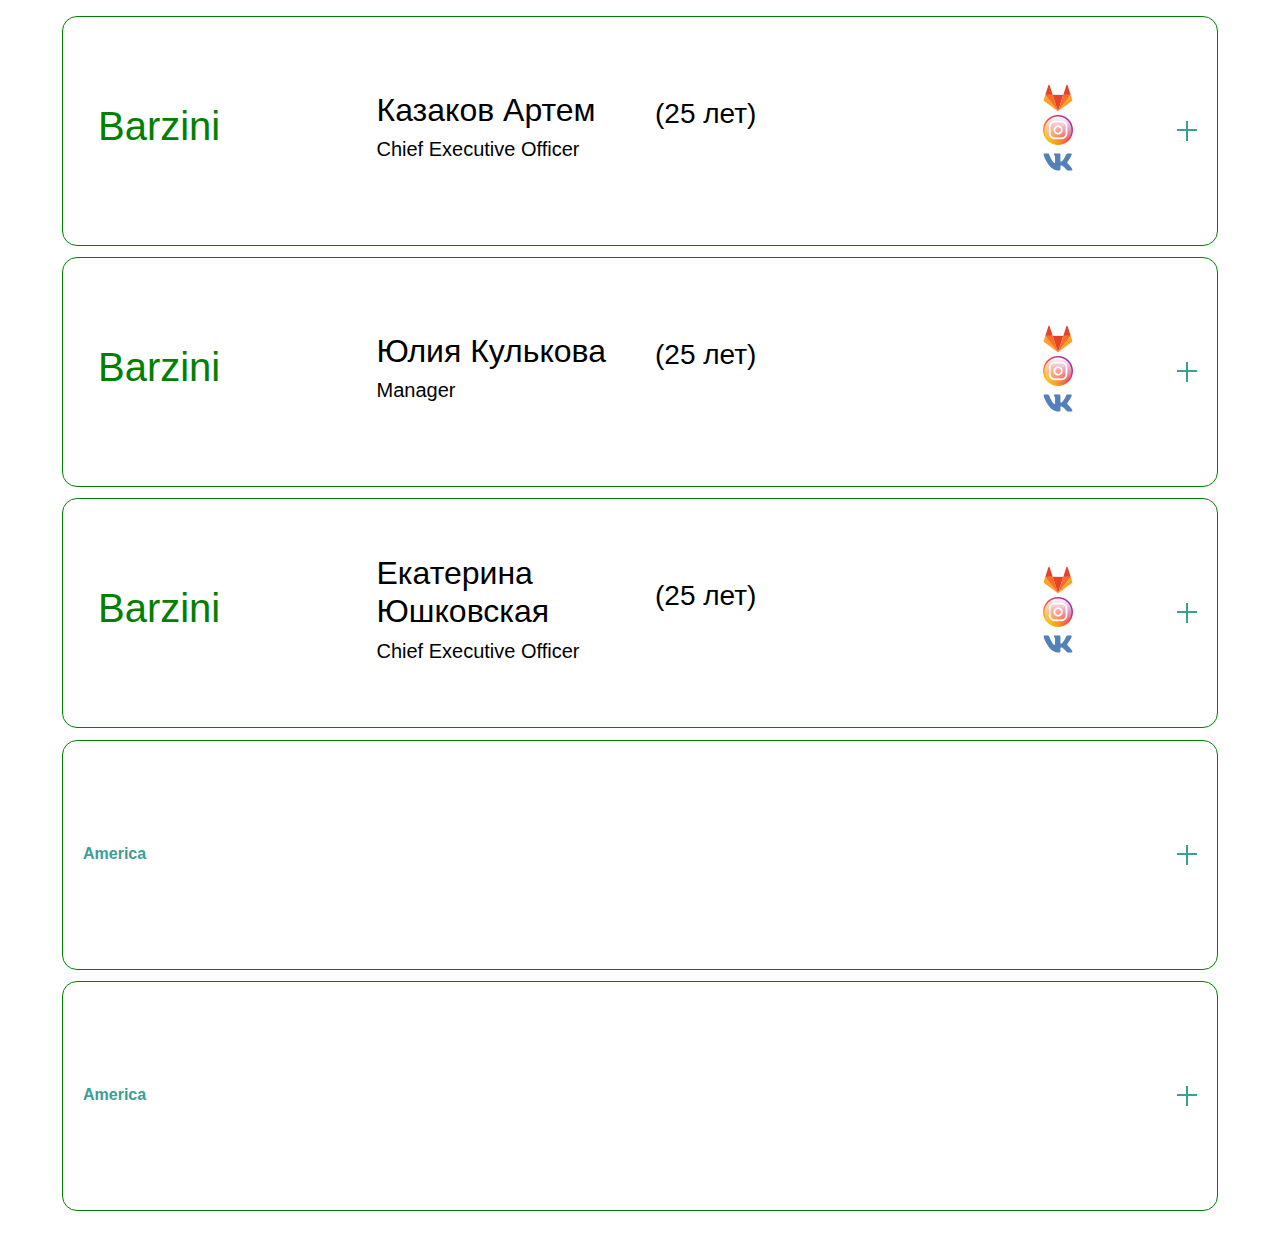
==== index.html @ 24efe40f "start" ====
<!DOCTYPE html>
<html lang="en">

<head>
  <meta charset="UTF-8">
  <meta name="viewport" content="width=device-width, initial-scale=1.0">
  <link rel="stylesheet" href="css/bootstrap.css">
  <link rel="stylesheet" href="css/style.css">
  <title>Document</title>
</head>

<body>
  <div class="container">
    <div class="row">
      <div class="card">
        <div class="card_header">
          <div class="col-md-3">
            <div class="card__team_box">
              <h1>Barzini</h1>
            </div>
          </div>
          <div class="col-md-3">
            <div class="card__text-box">
              <h2>Казаков Артем</h2>
              <h5>Chief Executive Officer</h5>
            </div>
          </div>
          <div class="col-md-3">
            <div class="card__age-box">
              <h3>(25 лет)</h3>
            </div>
          </div>
          <div class="col-md-3">
            <div class="card__link_box">
              <img src="img/Gitlab.png" alt="GitLab" class="card__link-logo" />
              <img src="img/instagram.png" alt="Instagram" class="card__link-logo" />
              <img src="img/Vk.png" alt="Vk" class="card__link-logo" />
            </div>
          </div>
        </div>
        <div class="card_body">
          <div class="col-md-6">
            <div class="card_body_complete">
              <p><strong>Завершенные проекты:</strong></p>
              <ul>
                <li>1;</li>
                <li>2;</li>
                <li>3;</li>
              </ul>
            </div>
          </div>
          <div class="col-md-6">
            <div class="card_body_unfinished">
              <p><strong>Проекты в работе:</strong></p>
              <ul>
                <li>1;</li>
                <li>2;</li>
                <li>3;</li>
              </ul>
            </div>
          </div>
        </div>
      </div>
    </div>

    <div class="row">
      <div class="card">
        <div class="card_header">
          <div class="col-md-3">
            <div class="card__team_box">
              <h1>Barzini</h1>
            </div>
          </div>
          <div class="col-md-3">
            <div class="card__text-box">
              <h2>Юлия Кулькова</h2>
              <h5>Manager</h5>
            </div>
          </div>
          <div class="col-md-3">
            <div class="card__age-box">
              <h3>(25 лет)</h3>
            </div>
          </div>
          <div class="col-md-3">
            <div class="card__link_box">
              <img src="img/Gitlab.png" alt="GitLab" class="card__link-logo" />
              <img src="img/instagram.png" alt="Instagram" class="card__link-logo" />
              <img src="img/Vk.png" alt="Vk" class="card__link-logo" />
            </div>
          </div>
        </div>
        <div class="card_body">
          <div class="col-md-6">
            <div class="card_body_complete">
              <p><strong>Завершенные проекты:</strong></p>
              <ul>
                <li>1;</li>
                <li>2;</li>
                <li>3;</li>
              </ul>
            </div>
          </div>
          <div class="col-md-6">
            <div class="card_body_unfinished">
              <p><strong>Проекты в работе:</strong></p>
              <ul>
                <li>1;</li>
                <li>2;</li>
                <li>3;</li>
              </ul>
            </div>
          </div>
        </div>
      </div>
    </div>

    <div class="row">
      <div class="card">
        <div class="card_header">
          <div class="col-md-3">
            <div class="card__team_box">
              <h1>Barzini</h1>
            </div>
          </div>
          <div class="col-md-3">
            <div class="card__text-box">
              <h2>Екатерина Юшковская</h2>
              <h5>Chief Executive Officer</h5>
            </div>
          </div>
          <div class="col-md-3">
            <div class="card__age-box">
              <h3>(25 лет)</h3>
            </div>
          </div>
          <div class="col-md-3">
            <div class="card__link_box">
              <img src="img/Gitlab.png" alt="GitLab" class="card__link-logo" />
              <img src="img/instagram.png" alt="Instagram" class="card__link-logo" />
              <img src="img/Vk.png" alt="Vk" class="card__link-logo" />
            </div>
          </div>
        </div>
        <div class="card_body">
          <div class="col-md-6">
            <div class="card_body_complete">
              <p><strong>Завершенные проекты:</strong></p>
              <ul>
                <li>1;</li>
                <li>2;</li>
                <li>3;</li>
              </ul>
            </div>
          </div>
          <div class="col-md-6">
            <div class="card_body_unfinished">
              <p><strong>Проекты в работе:</strong></p>
              <ul>
                <li>1;</li>
                <li>2;</li>
                <li>3;</li>
              </ul>
            </div>
          </div>
        </div>
      </div>
    </div>

    <div class="row">
      <div class="card">
        <div class="card_header">
          America
        </div>
        <div class="card_body">
          <div class="col-md-6">
            <div class="card_body_complete">
              <p><strong>Завершенные проекты:</strong></p>
              <ul>
                <li>1;</li>
                <li>2;</li>
                <li>3;</li>
              </ul>
            </div>
          </div>
          <div class="col-md-6">
            <div class="card_body_unfinished">
              <p><strong>Проекты в работе:</strong></p>
              <ul>
                <li>1;</li>
                <li>2;</li>
                <li>3;</li>
              </ul>
            </div>
          </div>
        </div>
      </div>
    </div>

    <div class="row">
      <div class="card">
        <div class="card_header">
          America
        </div>
        <div class="card_body">
          <div class="col-md-6">
            <div class="card_body_complete">
              <p><strong>Завершенные проекты:</strong></p>
              <ul>
                <li>1;</li>
                <li>2;</li>
                <li>3;</li>
              </ul>
            </div>
          </div>
          <div class="col-md-6">
            <div class="card_body_unfinished">
              <p><strong>Проекты в работе:</strong></p>
              <ul>
                <li>1;</li>
                <li>2;</li>
                <li>3;</li>
              </ul>
            </div>
          </div>
        </div>
      </div>
    </div>

    <script src="js/jquery-3.5.1.min.js"></script>
    <script>
      $(".card_header").click(function () {
        if ($(this).hasClass('active')) {
          $(this).removeClass('active');
        } else {
          $(this).addClass("active");
        }
      });
    </script>
</body>

</html>





<!-- <!DOCTYPE html>
<html lang="en">

<head>
  <meta charset="UTF-8">
  <meta name="viewport" content="width=device-width, initial-scale=1.0">
  <link rel="stylesheet" href="style.css">
  <title>Document</title>
</head>

<body>
  <div class="wrapper">
    <div class="card">
      <div class="card_header">
        America
      </div>
      <div class="card_body">
        <p>Lorem, ipsum dolor sit amet consectetur adipisicing elit. Provident aut ipsam porro asperiores sunt
          doloremque
          quidem enim quod cumque officia?</p>
      </div>
    </div>

    <div class="card">
      <div class="card_header">
        Germany
      </div>
      <div class="card_body">
        <p>Lorem, ipsum dolor sit amet consectetur adipisicing elit. Provident aut ipsam porro asperiores sunt
          doloremque
          quidem enim quod cumque officia?</p>
      </div>
    </div>

    <div class="card">
      <div class="card_header">
        India
      </div>
      <div class="card_body">
        <p>Lorem, ipsum dolor sit amet consectetur adipisicing elit. Provident aut ipsam porro asperiores sunt
          doloremque
          quidem enim quod cumque officia?</p>
      </div>
    </div>

    <div class="card">
      <div class="card_header">
        Japan
      </div>
      <div class="card_body">
        <p>Lorem, ipsum dolor sit amet consectetur adipisicing elit. Provident aut ipsam porro asperiores sunt
          doloremque
          quidem enim quod cumque officia?</p>
      </div>
    </div>

    <div class="card">
      <div class="card_header">
        Spain
      </div>
      <div class="card_body">
        <p>Lorem, ipsum dolor sit amet consectetur adipisicing elit. Provident aut ipsam porro asperiores sunt
          doloremque
          quidem enim quod cumque officia?</p>
      </div>
    </div>
  </div>

  <script src="js/jquery-3.5.1.min.js"></script>
  <script>
    $(".card_header").click(function () {
      if ($(this).hasClass('active')) {
        $(this).removeClass('active');
      } else {
        $(this).addClass("active");
      }
    });
  </script>
</body>

</html> -->
---- css/style.css ----
@font-face {
  font-family: "Rubik";
  font-weight: 300;
  src: url("fonts/rubik-v9-latin-300.woff") format("woff");
}
@font-face {
  font-family: "Rubik";
  font-weight: 400;
  src: url("fonts/rubik-v9-latin-500.woff") format("woff");
}
@font-face {
  font-family: "Rubik";
  font-weight: 500;
  src: url("fonts/rubik-v9-latin-regular.woff") format("woff");
}
*{
  box-sizing: border-box;
}
body{
  margin: 0;
  font-family: "Rubik", sans-serif;
  font-weight: 400;
  color: #8d93a7;
}
.container {
  max-width: 1180px;
  margin: 0 auto;
  padding: 1em 1.7em;
}

.card {
  width: 100%;
  justify-content: space-evenly;
  border: 1px solid #008000;
  padding: 1.5em 0.3em;
  border-radius: 15px;
  margin-bottom: 0.7rem;
  align-items: center;
  cursor: pointer;
}
.card:hover {
  box-shadow: 0 5px 10px rgba(40, 156, 25, 0.555);
  transition: box-shadow 0.3s;
}
.container .card .card_header {
  display: inline-flex;
  height: 180px;
  background: #fff;
  padding: 15px;
  color: #39a098;
  font-weight: 700;
  position: relative;
  cursor: pointer;
  align-items: center;
}
.container .card:first-child .card_header {
  width: 100%;
  border-top-left-radius: 3px;
  border-top-right-radius: 3px;
}
.container .card:last-child .card_header {
  border-bottom-left-radius: 3px;
  border-bottom-right-radius: 3px;
  border-bottom: 2px solid transparent;
}
.container .card:last-child .card_header:hover {
  border-bottom: 2px solid transparent;
}
.container .card .card_header:before,
.container .card .card_header:after {
  content: "";
  position: absolute;
  top: 50%;
  transform: translateY(-50%);
  right: 15px;
  width: 20px;
  height: 2px;
  background: #39a098;
}
.container .card .card_header:hover {
  color: #01645d;
  border-color: #01645d; 
}
.container .card .card_header:hover:before,
.container .card .card_header:hover:after{
background: #01645d;
}
.container .card .card_header:after {
  transform: rotate(-90deg);
  transition: all 0.5s ease;
}
.container .card .card_body {
  display: flex;
  width: 100%;
  height: 0px;
  transition: all 0.2s ease;
  overflow: hidden;
  border-color: black;
}
.container .card .card_body p{
  padding: 15px;
  font-size: 15px;
  line-height: 22px;
  color: black;
}
.container .card .card_header.active {
  color: #01645d;
  border-color: #01645d; 
}
.container .card:last-child .card_header.active {
  border-bottom: 2px solid #008000;
  border-bottom-left-radius: 0px;
  border-bottom-right-radius: 0px;
}
.container .card .card_header.active:before,
.container .card .card_header.active:after {
  background: #01645d;
} 
.container .card .card_header.active:after{
  transform: rotate(0deg);
}
.container .card .card_header.active + .card_body{
  height: 310px;
}
img {
  max-width: 100%;
}
.card_body_complete {
  color: black;
}
.card_body_complete p {
color: red;
}
.card_body_unfinished {
  color: red;
}
.card__link_box {
  display: grid;
  justify-content: space-around;
}
.card__text-box {
  display: block;
  color: black;
}
.card__team_box {
color: #008000;
}
.card__age-box {
  color: black;
  text-align: left;
}
.card__age-box h3 {
  text-align: left;
  margin-bottom: 13%;
}


/* *{ЙФ 1Й
  margin: 0;
  padding: 0;
  box-sizing: border-box;
  font-family: sans-serif;
}
body{
  background: #1f938a;
}
.container {
  width: 500px;
  margin: 80px auto 0;
}
.container .card .card_header {
  width: 100%;
  height: 50px;
  background: #fff;
  padding: 15px;
  color: #39a098;
  font-weight: 700;
  border-bottom: 2px solid #39a098;
  position: relative;
  cursor: pointer;
}
.container .card:first-child .card_header {
  border-top-left-radius: 3px;
  border-top-right-radius: 3px;
}
.container .card:last-child .card_header {
  border-bottom-left-radius: 3px;
  border-bottom-right-radius: 3px;
  border-bottom: 2px solid transparent;
}
.container .card:last-child .card_header:hover {
  border-bottom: 2px solid transparent;
}
.container .card .card_header:before,
.container .card .card_header:after {
  content: "";
  position: absolute;
  top: 50%;
  transform: translateY(-50%);
  right: 15px;
  width: 20px;
  height: 2px;
  background: #39a098;
}
.container .card .card_header:hover {
  color: #01645d;
  border-color: #01645d; 
}

.container .card .card_header:hover:before,
.container .card .card_header:hover:after{
background: #01645d;
}


.container .card .card_header:after {
  transform: rotate(-90deg);
  transition: all 0.5s ease;
}
.container .card .card_body {
  width: 100%;
  height: 0px;
  transition: all 0.2s ease;
  background: #39a098;
  overflow: hidden;
}
.container .card .card_body p{
  padding: 15px;
  font-size: 15px;
  line-height: 22px;
  color: #fff;
}
.container .card .card_header.active {
  color: #01645d;
  border-color: #01645d; 
}
.container .card:last-child .card_header.active {
  border-bottom: 2px solid #01645d;
  border-bottom-left-radius: 0px;
  border-bottom-right-radius: 0px;
}
.container .card .card_header.active:before,
.container .card .card_header.active:after {
  background: #01645d;
} 
.container .card .card_header.active:after{
  transform: rotate(0deg);
}
.container .card .card_header.active + .card_body{
  height: 180px;
} */
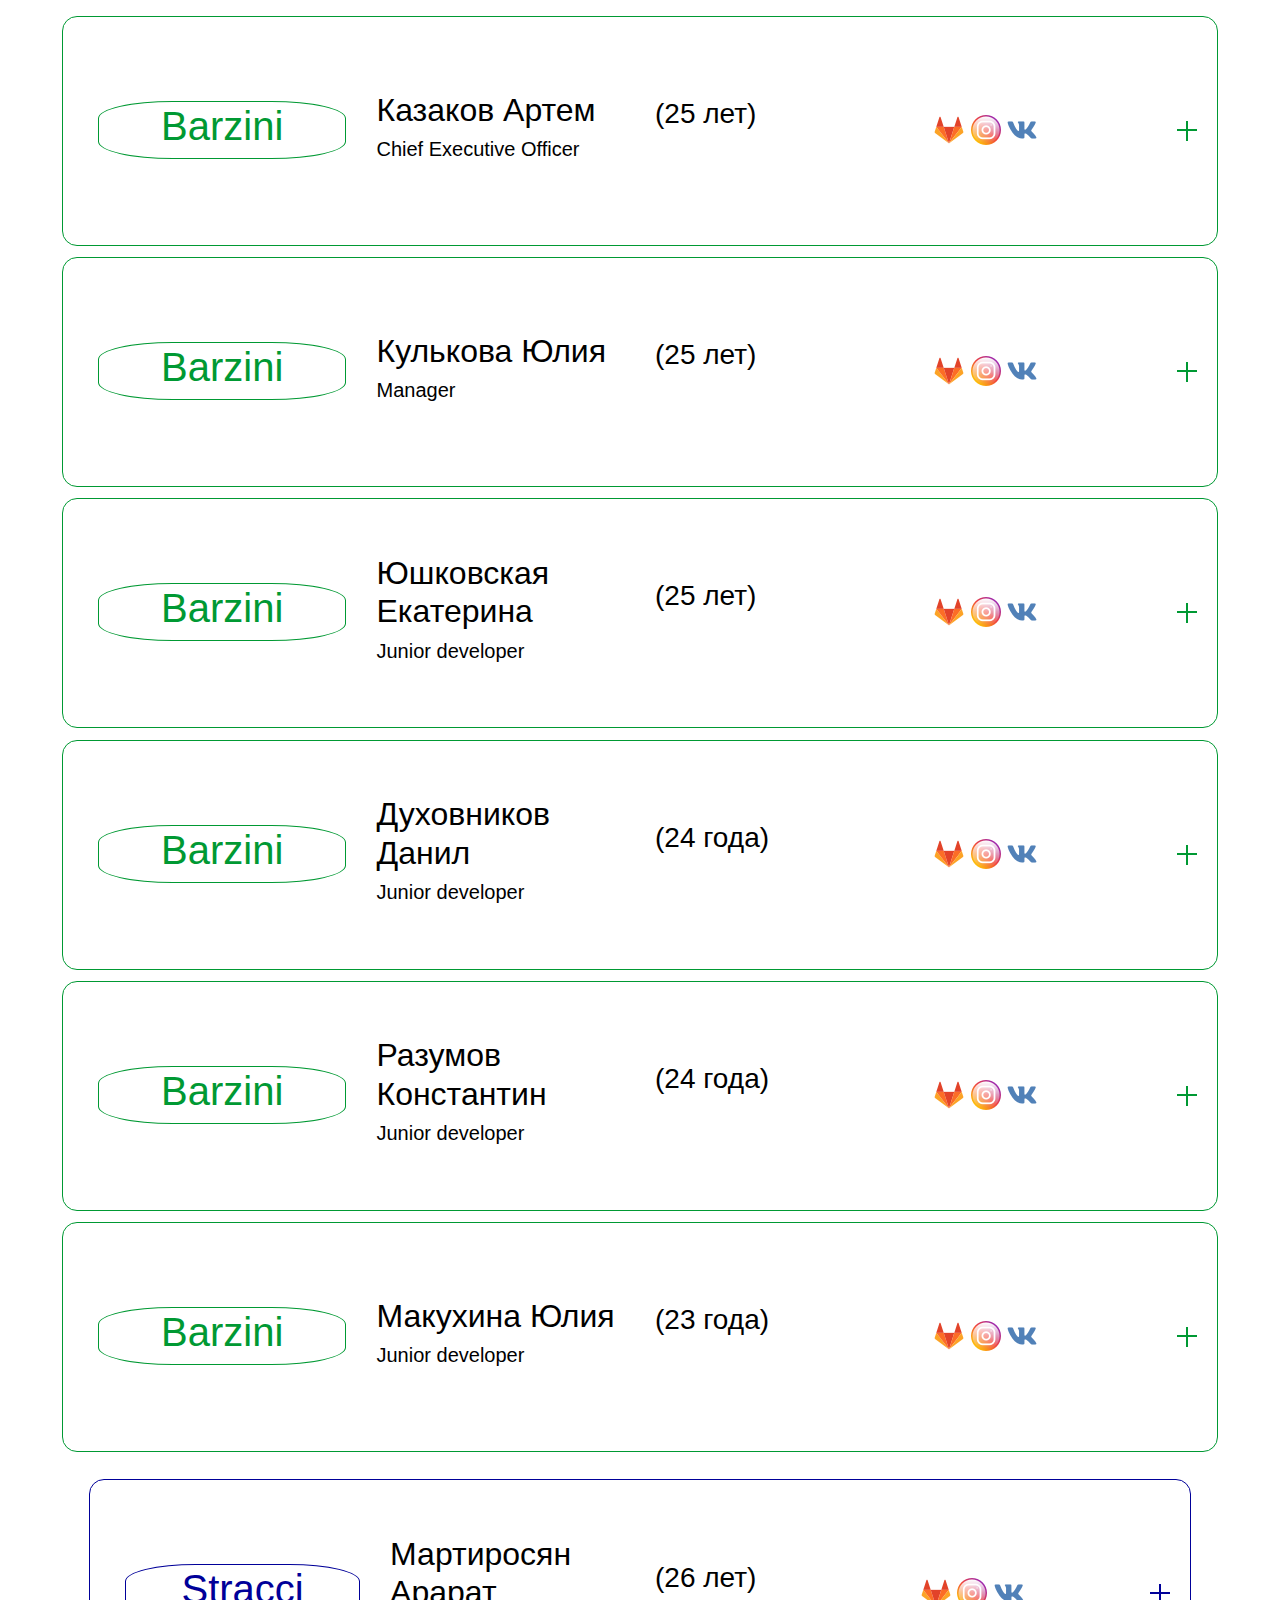
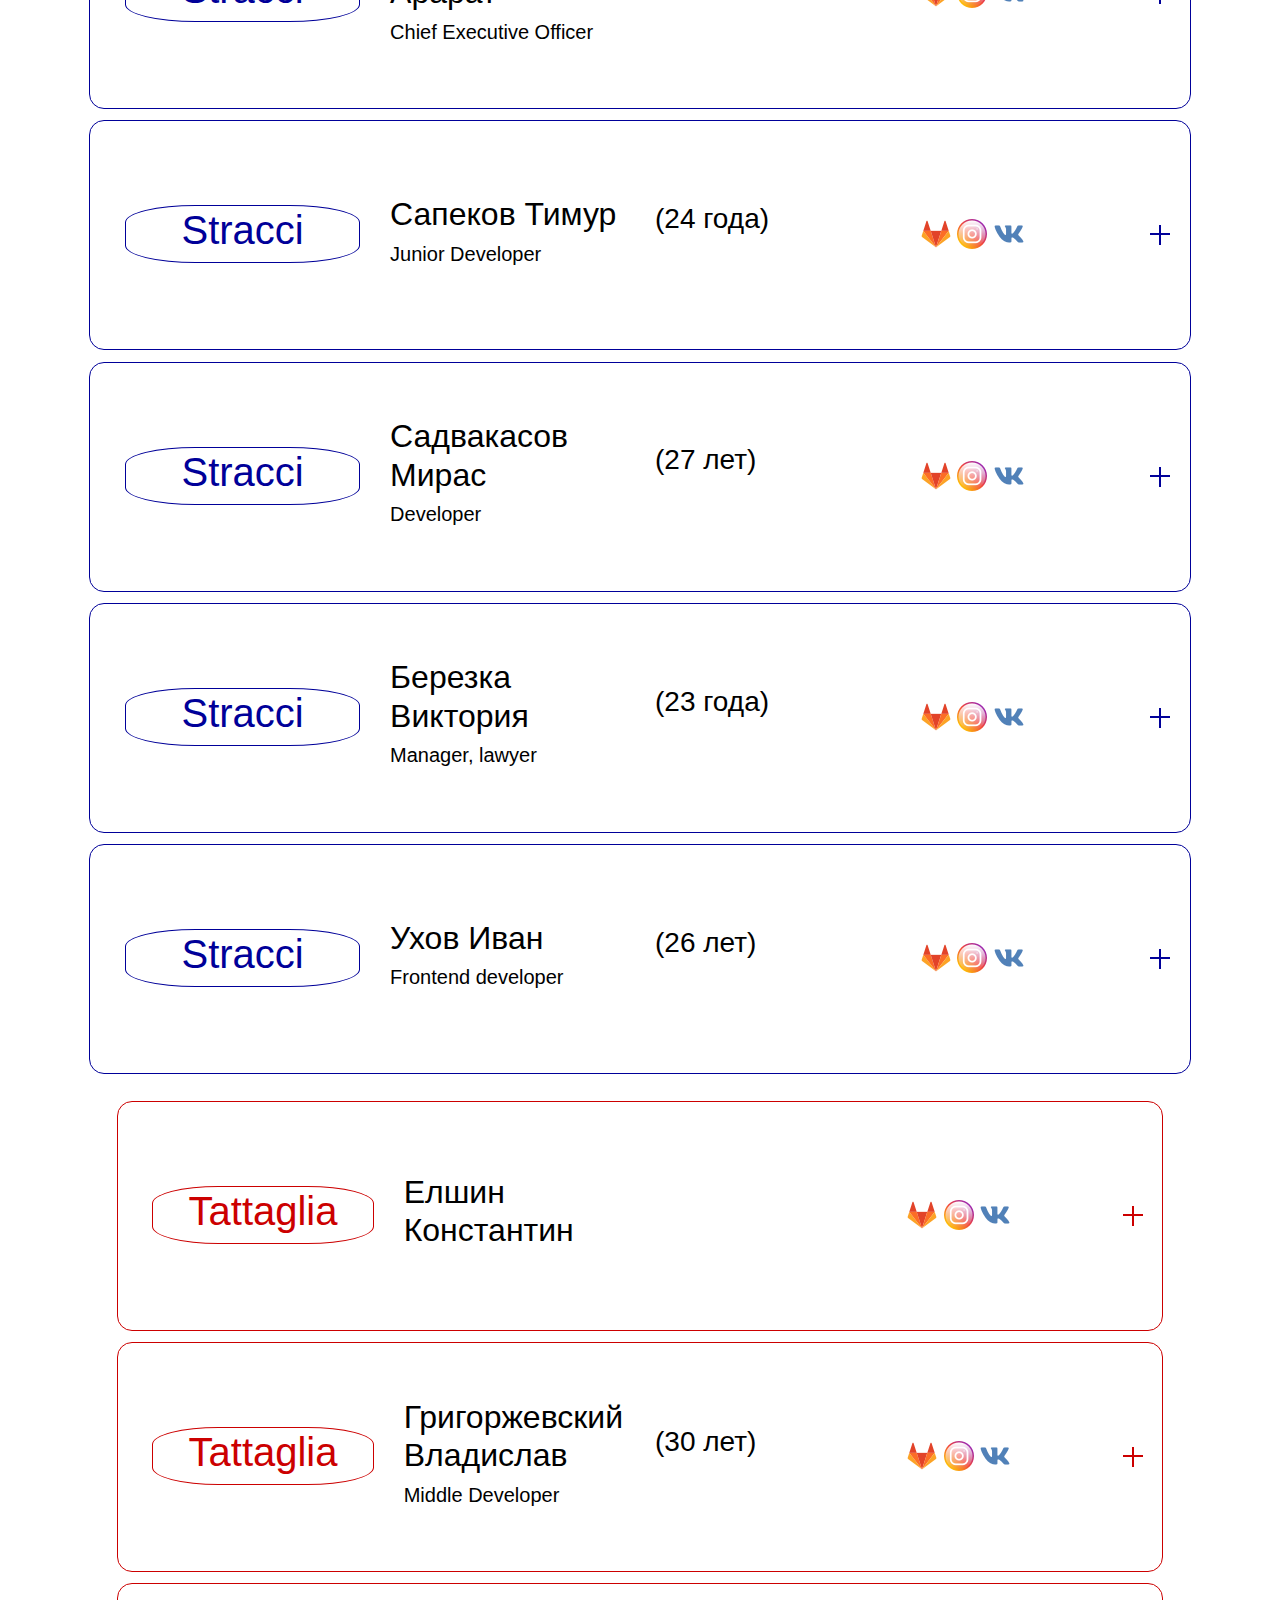
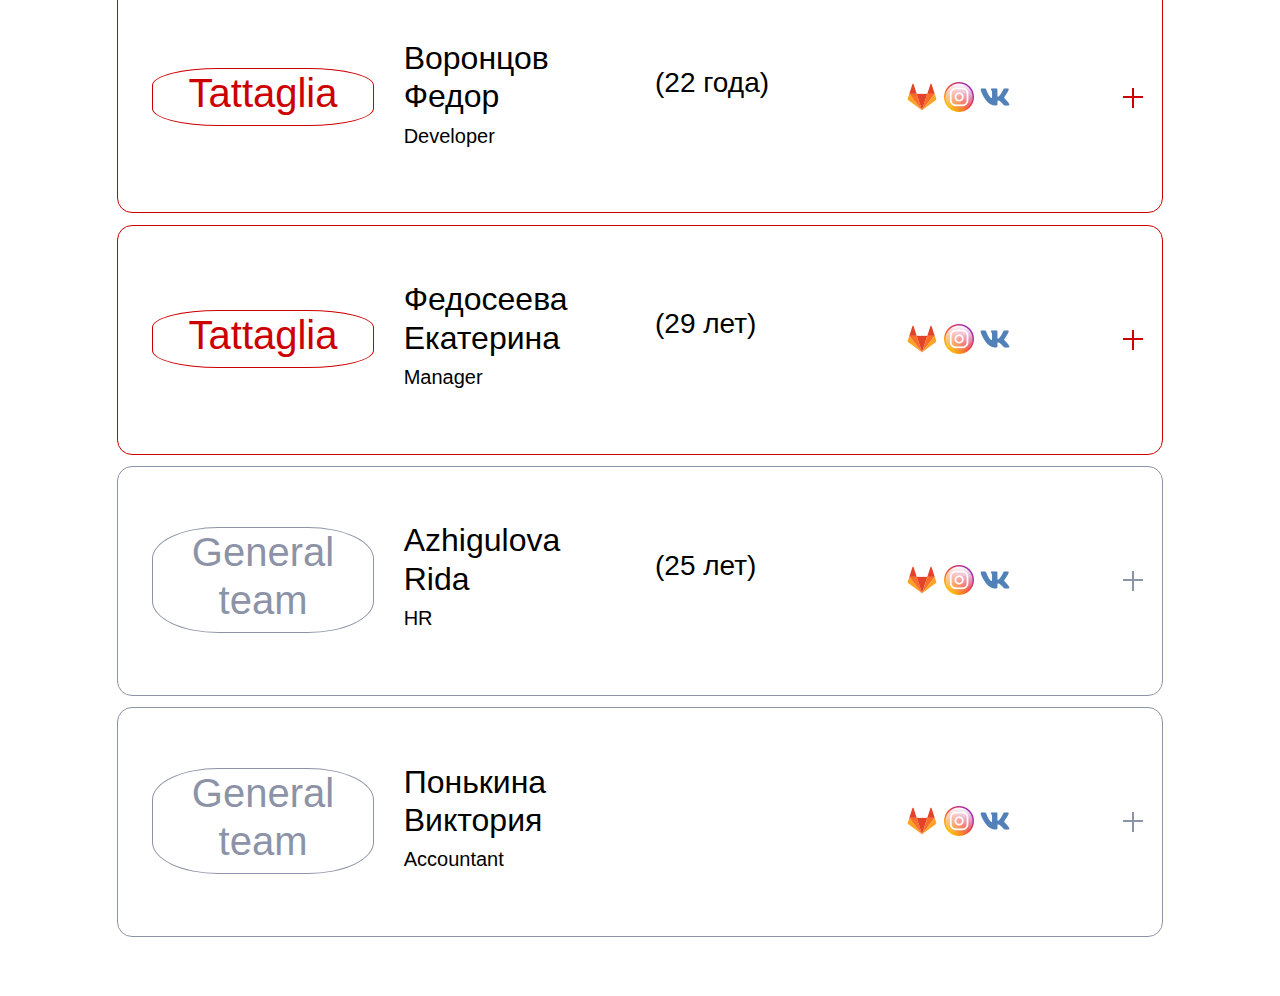
==== commit 7d9bb7b7: "change" ====
--- a/index.html
+++ b/index.html
@@ -12,7 +12,7 @@
 <body>
   <div class="container">
     <div class="row">
-      <div class="card">
+      <div class="card barzini-color">
         <div class="card_header">
           <div class="col-md-3">
             <div class="card__team_box">
@@ -32,30 +32,24 @@
           </div>
           <div class="col-md-3">
             <div class="card__link_box">
-              <img src="img/Gitlab.png" alt="GitLab" class="card__link-logo" />
-              <img src="img/instagram.png" alt="Instagram" class="card__link-logo" />
-              <img src="img/Vk.png" alt="Vk" class="card__link-logo" />
+              <img src="../img/Gitlab.png" alt="GitLab" class="card__link-logo" />
+              <img src="../img/instagram.png" alt="Instagram" class="card__link-logo" />
+              <img src="../img/Vk.png" alt="Vk" class="card__link-logo" />
             </div>
           </div>
         </div>
         <div class="card_body">
           <div class="col-md-6">
             <div class="card_body_complete">
-              <p><strong>Завершенные проекты:</strong></p>
-              <ul>
-                <li>1;</li>
-                <li>2;</li>
-                <li>3;</li>
+              <h5><strong>Завершенные проекты:</strong></h5>
+              <ul class="list">
               </ul>
             </div>
           </div>
           <div class="col-md-6">
             <div class="card_body_unfinished">
-              <p><strong>Проекты в работе:</strong></p>
-              <ul>
-                <li>1;</li>
-                <li>2;</li>
-                <li>3;</li>
+              <h5><strong>Проекты в работе:</strong></h5>
+              <ul class="list">
               </ul>
             </div>
           </div>
@@ -64,7 +58,7 @@
     </div>
 
     <div class="row">
-      <div class="card">
+      <div class="card barzini-color">
         <div class="card_header">
           <div class="col-md-3">
             <div class="card__team_box">
@@ -73,7 +67,7 @@
           </div>
           <div class="col-md-3">
             <div class="card__text-box">
-              <h2>Юлия Кулькова</h2>
+              <h2>Кулькова Юлия</h2>
               <h5>Manager</h5>
             </div>
           </div>
@@ -84,30 +78,26 @@
           </div>
           <div class="col-md-3">
             <div class="card__link_box">
-              <img src="img/Gitlab.png" alt="GitLab" class="card__link-logo" />
-              <img src="img/instagram.png" alt="Instagram" class="card__link-logo" />
-              <img src="img/Vk.png" alt="Vk" class="card__link-logo" />
+              <img src="../img/Gitlab.png" alt="GitLab" class="card__link-logo" />
+              <img src="../img/instagram.png" alt="Instagram" class="card__link-logo" />
+              <img src="../img/Vk.png" alt="Vk" class="card__link-logo" />
             </div>
           </div>
         </div>
         <div class="card_body">
           <div class="col-md-6">
             <div class="card_body_complete">
-              <p><strong>Завершенные проекты:</strong></p>
-              <ul>
-                <li>1;</li>
-                <li>2;</li>
-                <li>3;</li>
+              <h5><strong>Завершенные проекты:</strong></h5>
+              <ul class="list">
               </ul>
             </div>
           </div>
           <div class="col-md-6">
             <div class="card_body_unfinished">
-              <p><strong>Проекты в работе:</strong></p>
-              <ul>
-                <li>1;</li>
-                <li>2;</li>
-                <li>3;</li>
+              <h5><strong>Проекты в работе:</strong></h5>
+              <ul class="list">
+                <li>korvetcenter</li>
+                <li>medblog</li>
               </ul>
             </div>
           </div>
@@ -116,7 +106,7 @@
     </div>
 
     <div class="row">
-      <div class="card">
+      <div class="card barzini-color">
         <div class="card_header">
           <div class="col-md-3">
             <div class="card__team_box">
@@ -125,8 +115,8 @@
           </div>
           <div class="col-md-3">
             <div class="card__text-box">
-              <h2>Екатерина Юшковская</h2>
-              <h5>Chief Executive Officer</h5>
+              <h2>Юшковская Екатерина</h2>
+              <h5>Junior developer</h5>
             </div>
           </div>
           <div class="col-md-3">
@@ -136,30 +126,28 @@
           </div>
           <div class="col-md-3">
             <div class="card__link_box">
-              <img src="img/Gitlab.png" alt="GitLab" class="card__link-logo" />
-              <img src="img/instagram.png" alt="Instagram" class="card__link-logo" />
-              <img src="img/Vk.png" alt="Vk" class="card__link-logo" />
+              <img src="../img/Gitlab.png" alt="GitLab" class="card__link-logo" />
+              <img src="../img/instagram.png" alt="Instagram" class="card__link-logo" />
+              <img src="../img/Vk.png" alt="Vk" class="card__link-logo" />
             </div>
           </div>
         </div>
         <div class="card_body">
           <div class="col-md-6">
             <div class="card_body_complete">
-              <p><strong>Завершенные проекты:</strong></p>
-              <ul>
-                <li>1;</li>
-                <li>2;</li>
-                <li>3;</li>
+              <h5><strong>Завершенные проекты:</strong></h5>
+              <ul class="list">
+                <li>генератор имен</li>
+                <li>портфолио</li>
+                <li>фотограф</li>
               </ul>
             </div>
           </div>
           <div class="col-md-6">
             <div class="card_body_unfinished">
-              <p><strong>Проекты в работе:</strong></p>
-              <ul>
-                <li>1;</li>
-                <li>2;</li>
-                <li>3;</li>
+              <h5><strong>Проекты в работе:</strong></h5>
+              <ul class="list">
+                <li>korvetcenter</li>
               </ul>
             </div>
           </div>
@@ -168,28 +156,46 @@
     </div>
 
     <div class="row">
-      <div class="card">
+      <div class="card barzini-color">
         <div class="card_header">
-          America
+          <div class="col-md-3">
+            <div class="card__team_box">
+              <h1>Barzini</h1>
+            </div>
+          </div>
+          <div class="col-md-3">
+            <div class="card__text-box">
+              <h2>Духовников Данил</h2>
+              <h5>Junior developer</h5>
+            </div>
+          </div>
+          <div class="col-md-3">
+            <div class="card__age-box">
+              <h3>(24 года)</h3>
+            </div>
+          </div>
+          <div class="col-md-3">
+            <div class="card__link_box">
+              <img src="../img/Gitlab.png" alt="GitLab" class="card__link-logo" />
+              <img src="../img/instagram.png" alt="Instagram" class="card__link-logo" />
+              <img src="../img/Vk.png" alt="Vk" class="card__link-logo" />
+            </div>
+          </div>
         </div>
         <div class="card_body">
           <div class="col-md-6">
             <div class="card_body_complete">
-              <p><strong>Завершенные проекты:</strong></p>
-              <ul>
-                <li>1;</li>
-                <li>2;</li>
-                <li>3;</li>
+              <h5><strong>Завершенные проекты:</strong></h5>
+              <ul class="list">
               </ul>
             </div>
           </div>
           <div class="col-md-6">
             <div class="card_body_unfinished">
-              <p><strong>Проекты в работе:</strong></p>
-              <ul>
-                <li>1;</li>
-                <li>2;</li>
-                <li>3;</li>
+              <h5><strong>Проекты в работе:</strong></h5>
+              <ul class="list">
+                <li>korvetcenter</li>
+                <li>medblog</li>
               </ul>
             </div>
           </div>
@@ -198,28 +204,48 @@
     </div>
 
     <div class="row">
-      <div class="card">
+      <div class="card barzini-color">
         <div class="card_header">
-          America
+          <div class="col-md-3">
+            <div class="card__team_box">
+              <h1>Barzini</h1>
+            </div>
+          </div>
+          <div class="col-md-3">
+            <div class="card__text-box">
+              <h2>Разумов Константин</h2>
+              <h5>Junior developer</h5>
+            </div>
+          </div>
+          <div class="col-md-3">
+            <div class="card__age-box">
+              <h3>(24 года)</h3>
+            </div>
+          </div>
+          <div class="col-md-3">
+            <div class="card__link_box">
+              <img src="../img/Gitlab.png" alt="GitLab" class="card__link-logo" />
+              <img src="../img/instagram.png" alt="Instagram" class="card__link-logo" />
+              <img src="../img/Vk.png" alt="Vk" class="card__link-logo" />
+            </div>
+          </div>
         </div>
         <div class="card_body">
           <div class="col-md-6">
             <div class="card_body_complete">
-              <p><strong>Завершенные проекты:</strong></p>
-              <ul>
-                <li>1;</li>
-                <li>2;</li>
-                <li>3;</li>
+              <h5><strong>Завершенные проекты:</strong></h5>
+              <ul class="list">
+                <li>сайт Анны Козаковой</li>
+                <li>mypattayaholiday</li>
               </ul>
             </div>
           </div>
           <div class="col-md-6">
             <div class="card_body_unfinished">
-              <p><strong>Проекты в работе:</strong></p>
-              <ul>
-                <li>1;</li>
-                <li>2;</li>
-                <li>3;</li>
+              <h5><strong>Проекты в работе:</strong></h5>
+              <ul class="list">
+                <li>korvetcenter</li>
+                <li>medblog</li>
               </ul>
             </div>
           </div>
@@ -227,102 +253,593 @@
       </div>
     </div>
 
-    <script src="js/jquery-3.5.1.min.js"></script>
-    <script>
-      $(".card_header").click(function () {
-        if ($(this).hasClass('active')) {
-          $(this).removeClass('active');
-        } else {
-          $(this).addClass("active");
-        }
-      });
-    </script>
+    <div class="row">
+      <div class="card barzini-color">
+        <div class="card_header">
+          <div class="col-md-3">
+            <div class="card__team_box">
+              <h1>Barzini</h1>
+            </div>
+          </div>
+          <div class="col-md-3">
+            <div class="card__text-box">
+              <h2>Макухина Юлия</h2>
+              <h5>Junior developer</h5>
+            </div>
+          </div>
+          <div class="col-md-3">
+            <div class="card__age-box">
+              <h3>(23 года)</h3>
+            </div>
+          </div>
+          <div class="col-md-3">
+            <div class="card__link_box">
+              <img src="../img/Gitlab.png" alt="GitLab" class="card__link-logo" />
+              <img src="../img/instagram.png" alt="Instagram" class="card__link-logo" />
+              <img src="../img/Vk.png" alt="Vk" class="card__link-logo" />
+            </div>
+          </div>
+        </div>
+        <div class="card_body">
+          <div class="col-md-6">
+            <div class="card_body_complete">
+              <h5><strong>Завершенные проекты:</strong></h5>
+              <ul class="list">
+              </ul>
+            </div>
+          </div>
+          <div class="col-md-6">
+            <div class="card_body_unfinished">
+              <h5><strong>Проекты в работе:</strong></h5>
+              <ul class="list">
+              </ul>
+            </div>
+          </div>
+        </div>
+      </div>
+    </div>
+
+    <div class="container">
+      <div class="row">
+        <div class="card stracci-color">
+          <div class="card_header">
+            <div class="col-md-3">
+              <div class="card__team_box">
+                <h1>Stracci</h1>
+              </div>
+            </div>
+            <div class="col-md-3">
+              <div class="card__text-box">
+                <h2>Мартиросян Арарат</h2>
+                <h5>Chief Executive Officer</h5>
+              </div>
+            </div>
+            <div class="col-md-3">
+              <div class="card__age-box">
+                <h3>(26 лет)</h3>
+              </div>
+            </div>
+            <div class="col-md-3">
+              <div class="card__link_box">
+                <img src="../img/Gitlab.png" alt="GitLab" class="card__link-logo" />
+                <img src="../img/instagram.png" alt="Instagram" class="card__link-logo" />
+                <img src="../img/Vk.png" alt="Vk" class="card__link-logo" />
+              </div>
+            </div>
+          </div>
+          <div class="card_body">
+            <div class="col-md-6">
+              <div class="card_body_complete">
+                <h5><strong>Завершенные проекты:</strong></h5>
+                <ul class="list">
+                </ul>
+              </div>
+            </div>
+            <div class="col-md-6">
+              <div class="card_body_unfinished">
+                <h5><strong>Проекты в работе:</strong></h5>
+                <ul class="list">
+                </ul>
+              </div>
+            </div>
+          </div>
+        </div>
+      </div>
+
+      <div class="row">
+        <div class="card stracci-color">
+          <div class="card_header">
+            <div class="col-md-3">
+              <div class="card__team_box">
+                <h1>Stracci</h1>
+              </div>
+            </div>
+            <div class="col-md-3">
+              <div class="card__text-box">
+                <h2>Сапеков Тимур</h2>
+                <h5>Junior Developer</h5>
+              </div>
+            </div>
+            <div class="col-md-3">
+              <div class="card__age-box">
+                <h3>(24 года)</h3>
+              </div>
+            </div>
+            <div class="col-md-3">
+              <div class="card__link_box">
+                <img src="../img/Gitlab.png" alt="GitLab" class="card__link-logo" />
+                <img src="../img/instagram.png" alt="Instagram" class="card__link-logo" />
+                <img src="../img/Vk.png" alt="Vk" class="card__link-logo" />
+              </div>
+            </div>
+          </div>
+          <div class="card_body">
+            <div class="col-md-6">
+              <div class="card_body_complete">
+                <h5><strong>Завершенные проекты:</strong></h5>
+                <ul class="list">
+                </ul>
+              </div>
+            </div>
+            <div class="col-md-6">
+              <div class="card_body_unfinished">
+                <h5><strong>Проекты в работе:</strong></h5>
+                <ul class="list">
+                  <li>Korvetcenter</li>
+                  <li>Homesolution </li>
+                  <li>FL-translator</li>
+                  <li>Insta video</li>
+                  <li>MedCartel</li>
+                </ul>
+              </div>
+            </div>
+          </div>
+        </div>
+      </div>
+
+      <div class="row">
+        <div class="card stracci-color">
+          <div class="card_header">
+            <div class="col-md-3">
+              <div class="card__team_box">
+                <h1>Stracci</h1>
+              </div>
+            </div>
+            <div class="col-md-3">
+              <div class="card__text-box">
+                <h2>Садвакасов Мирас</h2>
+                <h5>Developer</h5>
+              </div>
+            </div>
+            <div class="col-md-3">
+              <div class="card__age-box">
+                <h3>(27 лет)</h3>
+              </div>
+            </div>
+            <div class="col-md-3">
+              <div class="card__link_box">
+                <img src="../img/Gitlab.png" alt="GitLab" class="card__link-logo" />
+                <img src="../img/instagram.png" alt="Instagram" class="card__link-logo" />
+                <img src="../img/Vk.png" alt="Vk" class="card__link-logo" />
+              </div>
+            </div>
+          </div>
+          <div class="card_body">
+            <div class="col-md-6">
+              <div class="card_body_complete">
+                <h5><strong>Завершенные проекты:</strong></h5>
+                <ul class="list">
+                  <li>Калягина</li>
+                </ul>
+              </div>
+            </div>
+            <div class="col-md-6">
+              <div class="card_body_unfinished">
+                <h5><strong>Проекты в работе:</strong></h5>
+                <ul class="list">
+                  <li>Novare</li>
+                  <li>FreelancTranslator</li>
+                  <li>Incodewetrust-TM</li>
+                </ul>
+              </div>
+            </div>
+          </div>
+        </div>
+      </div>
+
+      <div class="row">
+        <div class="card stracci-color">
+          <div class="card_header">
+            <div class="col-md-3">
+              <div class="card__team_box">
+                <h1>Stracci</h1>
+              </div>
+            </div>
+            <div class="col-md-3">
+              <div class="card__text-box">
+                <h2>Березка Виктория</h2>
+                <h5>Manager, lawyer</h5>
+              </div>
+            </div>
+            <div class="col-md-3">
+              <div class="card__age-box">
+                <h3>(23 года)</h3>
+              </div>
+            </div>
+            <div class="col-md-3">
+              <div class="card__link_box">
+                <img src="../img/Gitlab.png" alt="GitLab" class="card__link-logo" />
+                <img src="../img/instagram.png" alt="Instagram" class="card__link-logo" />
+                <img src="../img/Vk.png" alt="Vk" class="card__link-logo" />
+              </div>
+            </div>
+          </div>
+          <div class="card_body">
+            <div class="col-md-6">
+              <div class="card_body_complete">
+                <h5><strong>Завершенные проекты:</strong></h5>
+                <ul class="list">
+                  <li>KLGN</li>
+                  <li>SNSL</li>
+                </ul>
+              </div>
+            </div>
+            <div class="col-md-6">
+              <div class="card_body_unfinished">
+                <h5><strong>Проекты в работе:</strong></h5>
+                <ul class="list">
+                  <li>INVI</li>
+                  <li>FRTR</li>
+                  <li>BCV</li>
+                  <li>EMMA</li>
+                </ul>
+              </div>
+            </div>
+          </div>
+        </div>
+      </div>
+
+      <div class="row">
+        <div class="card stracci-color">
+          <div class="card_header">
+            <div class="col-md-3">
+              <div class="card__team_box">
+                <h1>Stracci</h1>
+              </div>
+            </div>
+            <div class="col-md-3">
+              <div class="card__text-box">
+                <h2>Ухов Иван</h2>
+                <h5>Frontend developer</h5>
+              </div>
+            </div>
+            <div class="col-md-3">
+              <div class="card__age-box">
+                <h3>(26 лет)</h3>
+              </div>
+            </div>
+            <div class="col-md-3">
+              <div class="card__link_box">
+                <img src="../img/Gitlab.png" alt="GitLab" class="card__link-logo" />
+                <img src="../img/instagram.png" alt="Instagram" class="card__link-logo" />
+                <img src="../img/Vk.png" alt="Vk" class="card__link-logo" />
+              </div>
+            </div>
+          </div>
+          <div class="card_body">
+            <div class="col-md-6">
+              <div class="card_body_complete">
+                <h5><strong>Завершенные проекты:</strong></h5>
+                <ul class="list">
+                </ul>
+              </div>
+            </div>
+            <div class="col-md-6">
+              <div class="card_body_unfinished">
+                <h5><strong>Проекты в работе:</strong></h5>
+                <ul class="list">
+                  <li>крипто аналитика</li>
+                </ul>
+              </div>
+            </div>
+          </div>
+        </div>
+      </div>
+
+
+      <div class="container">
+        <div class="row">
+          <div class="card tattaglia-color">
+            <div class="card_header">
+              <div class="col-md-3">
+                <div class="card__team_box">
+                  <h1>Tattaglia</h1>
+                </div>
+              </div>
+              <div class="col-md-3">
+                <div class="card__text-box">
+                  <h2>Елшин Константин</h2>
+                  <h5></h5>
+                </div>
+              </div>
+              <div class="col-md-3">
+                <div class="card__age-box">
+                  <h3></h3>
+                </div>
+              </div>
+              <div class="col-md-3">
+                <div class="card__link_box">
+                  <img src="../img/Gitlab.png" alt="GitLab" class="card__link-logo" />
+                  <img src="../img/instagram.png" alt="Instagram" class="card__link-logo" />
+                  <img src="../img/Vk.png" alt="Vk" class="card__link-logo" />
+                </div>
+              </div>
+            </div>
+            <div class="card_body">
+              <div class="col-md-6">
+                <div class="card_body_complete">
+                  <h5><strong>Завершенные проекты:</strong></h5>
+                  <ul class="list">
+                  </ul>
+                </div>
+              </div>
+              <div class="col-md-6">
+                <div class="card_body_unfinished">
+                  <h5><strong>Проекты в работе:</strong></h5>
+                  <ul class="list">
+                  </ul>
+                </div>
+              </div>
+            </div>
+          </div>
+        </div>
+
+        <div class="row">
+          <div class="card tattaglia-color">
+            <div class="card_header">
+              <div class="col-md-3">
+                <div class="card__team_box">
+                  <h1>Tattaglia</h1>
+                </div>
+              </div>
+              <div class="col-md-3">
+                <div class="card__text-box">
+                  <h2>Григоржевский Владислав</h2>
+                  <h5>Middle Developer</h5>
+                </div>
+              </div>
+              <div class="col-md-3">
+                <div class="card__age-box">
+                  <h3>(30 лет)</h3>
+                </div>
+              </div>
+              <div class="col-md-3">
+                <div class="card__link_box">
+                  <img src="../img/Gitlab.png" alt="GitLab" class="card__link-logo" />
+                  <img src="../img/instagram.png" alt="Instagram" class="card__link-logo" />
+                  <img src="../img/Vk.png" alt="Vk" class="card__link-logo" />
+                </div>
+              </div>
+            </div>
+            <div class="card_body">
+              <div class="col-md-6">
+                <div class="card_body_complete">
+                  <h5><strong>Завершенные проекты:</strong></h5>
+                  <ul class="list">
+                  </ul>
+                </div>
+              </div>
+              <div class="col-md-6">
+                <div class="card_body_unfinished">
+                  <h5><strong>Проекты в работе:</strong></h5>
+                  <ul class="list">
+                    <li>Emma light</li>
+                    <li>Yeay webwier</li>
+                  </ul>
+                </div>
+              </div>
+            </div>
+          </div>
+        </div>
+
+        <div class="row">
+          <div class="card tattaglia-color">
+            <div class="card_header">
+              <div class="col-md-3">
+                <div class="card__team_box">
+                  <h1>Tattaglia</h1>
+                </div>
+              </div>
+              <div class="col-md-3">
+                <div class="card__text-box">
+                  <h2>Воронцов Федор</h2>
+                  <h5>Developer</h5>
+                </div>
+              </div>
+              <div class="col-md-3">
+                <div class="card__age-box">
+                  <h3>(22 года)</h3>
+                </div>
+              </div>
+              <div class="col-md-3">
+                <div class="card__link_box">
+                  <img src="../img/Gitlab.png" alt="GitLab" class="card__link-logo" />
+                  <img src="../img/instagram.png" alt="Instagram" class="card__link-logo" />
+                  <img src="../img/Vk.png" alt="Vk" class="card__link-logo" />
+                </div>
+              </div>
+            </div>
+            <div class="card_body">
+              <div class="col-md-6">
+                <div class="card_body_complete">
+                  <h5><strong>Завершенные проекты:</strong></h5>
+                  <ul class="list">
+                  </ul>
+                </div>
+              </div>
+              <div class="col-md-6">
+                <div class="card_body_unfinished">
+                  <h5><strong>Проекты в работе:</strong></h5>
+                  <ul class="list">
+                    <li>Insta-Video</li>
+                    <li>YEAY Web-Recorder</li>
+                  </ul>
+                </div>
+              </div>
+            </div>
+          </div>
+        </div>
+
+        <div class="row">
+          <div class="card tattaglia-color">
+            <div class="card_header">
+              <div class="col-md-3">
+                <div class="card__team_box">
+                  <h1>Tattaglia</h1>
+                </div>
+              </div>
+              <div class="col-md-3">
+                <div class="card__text-box">
+                  <h2>Федосеева Екатерина</h2>
+                  <h5>Manager</h5>
+                </div>
+              </div>
+              <div class="col-md-3">
+                <div class="card__age-box">
+                  <h3>(29 лет)</h3>
+                </div>
+              </div>
+              <div class="col-md-3">
+                <div class="card__link_box">
+                  <img src="../img/Gitlab.png" alt="GitLab" class="card__link-logo" />
+                  <img src="../img/instagram.png" alt="Instagram" class="card__link-logo" />
+                  <img src="../img/Vk.png" alt="Vk" class="card__link-logo" />
+                </div>
+              </div>
+            </div>
+            <div class="card_body">
+              <div class="col-md-6">
+                <div class="card_body_complete">
+                  <h5><strong>Завершенные проекты:</strong></h5>
+                  <ul class="list">
+                  </ul>
+                </div>
+              </div>
+              <div class="col-md-6">
+                <div class="card_body_unfinished">
+                  <h5><strong>Проекты в работе:</strong></h5>
+                  <ul class="list">
+                    <li>ITTM</li>
+                  </ul>
+                </div>
+              </div>
+            </div>
+          </div>
+        </div>
+
+        <div class="row">
+          <div class="card">
+            <div class="card_header">
+              <div class="col-md-3">
+                <div class="card__team_box">
+                  <h1>General team</h1>
+                </div>
+              </div>
+              <div class="col-md-3">
+                <div class="card__text-box">
+                  <h2>Azhigulova Rida</h2>
+                  <h5>HR</h5>
+                </div>
+              </div>
+              <div class="col-md-3">
+                <div class="card__age-box">
+                  <h3>(25 лет)</h3>
+                </div>
+              </div>
+              <div class="col-md-3">
+                <div class="card__link_box">
+                  <img src="../img/Gitlab.png" alt="GitLab" class="card__link-logo" />
+                  <img src="../img/instagram.png" alt="Instagram" class="card__link-logo" />
+                  <img src="../img/Vk.png" alt="Vk" class="card__link-logo" />
+                </div>
+              </div>
+            </div>
+            <div class="card_body">
+              <div class="col-md-6">
+                <div class="card_body_complete">
+                  <h5><strong>Завершенные проекты:</strong></h5>
+                  <ul class="list">
+                  </ul>
+                </div>
+              </div>
+              <div class="col-md-6">
+                <div class="card_body_unfinished">
+                  <h5><strong>Проекты в работе:</strong></h5>
+                  <ul class="list">
+                  </ul>
+                </div>
+              </div>
+            </div>
+          </div>
+        </div>
+
+        <div class="row">
+          <div class="card">
+            <div class="card_header">
+              <div class="col-md-3">
+                <div class="card__team_box">
+                  <h1>General team</h1>
+                </div>
+              </div>
+              <div class="col-md-3">
+                <div class="card__text-box">
+                  <h2>Понькина Виктория </h2>
+                  <h5>Accountant</h5>
+                </div>
+              </div>
+              <div class="col-md-3">
+                <div class="card__age-box">
+                  <h3></h3>
+                </div>
+              </div>
+              <div class="col-md-3">
+                <div class="card__link_box">
+                  <img src="../img/Gitlab.png" alt="GitLab" class="card__link-logo" />
+                  <img src="../img/instagram.png" alt="Instagram" class="card__link-logo" />
+                  <img src="../img/Vk.png" alt="Vk" class="card__link-logo" />
+                </div>
+              </div>
+            </div>
+            <div class="card_body">
+              <div class="col-md-6">
+                <div class="card_body_complete">
+                  <h5><strong>Завершенные проекты:</strong></h5>
+                  <ul class="list">
+                  </ul>
+                </div>
+              </div>
+              <div class="col-md-6">
+                <div class="card_body_unfinished">
+                  <h5><strong>Проекты в работе:</strong></h5>
+                  <ul class="list">
+                  </ul>
+                </div>
+              </div>
+            </div>
+          </div>
+        </div>
+
+
+        <script src="../js/jquery-3.5.1.min.js"></script>
+        <script>
+          $(".card_header").click(function () {
+            if ($(this).hasClass('active')) {
+              $(this).removeClass('active');
+            } else {
+              $(this).addClass("active");
+            }
+          });
+        </script>
 </body>
 
-</html>
-
-
-
-
-
-<!-- <!DOCTYPE html>
-<html lang="en">
-
-<head>
-  <meta charset="UTF-8">
-  <meta name="viewport" content="width=device-width, initial-scale=1.0">
-  <link rel="stylesheet" href="style.css">
-  <title>Document</title>
-</head>
-
-<body>
-  <div class="wrapper">
-    <div class="card">
-      <div class="card_header">
-        America
-      </div>
-      <div class="card_body">
-        <p>Lorem, ipsum dolor sit amet consectetur adipisicing elit. Provident aut ipsam porro asperiores sunt
-          doloremque
-          quidem enim quod cumque officia?</p>
-      </div>
-    </div>
-
-    <div class="card">
-      <div class="card_header">
-        Germany
-      </div>
-      <div class="card_body">
-        <p>Lorem, ipsum dolor sit amet consectetur adipisicing elit. Provident aut ipsam porro asperiores sunt
-          doloremque
-          quidem enim quod cumque officia?</p>
-      </div>
-    </div>
-
-    <div class="card">
-      <div class="card_header">
-        India
-      </div>
-      <div class="card_body">
-        <p>Lorem, ipsum dolor sit amet consectetur adipisicing elit. Provident aut ipsam porro asperiores sunt
-          doloremque
-          quidem enim quod cumque officia?</p>
-      </div>
-    </div>
-
-    <div class="card">
-      <div class="card_header">
-        Japan
-      </div>
-      <div class="card_body">
-        <p>Lorem, ipsum dolor sit amet consectetur adipisicing elit. Provident aut ipsam porro asperiores sunt
-          doloremque
-          quidem enim quod cumque officia?</p>
-      </div>
-    </div>
-
-    <div class="card">
-      <div class="card_header">
-        Spain
-      </div>
-      <div class="card_body">
-        <p>Lorem, ipsum dolor sit amet consectetur adipisicing elit. Provident aut ipsam porro asperiores sunt
-          doloremque
-          quidem enim quod cumque officia?</p>
-      </div>
-    </div>
-  </div>
-
-  <script src="js/jquery-3.5.1.min.js"></script>
-  <script>
-    $(".card_header").click(function () {
-      if ($(this).hasClass('active')) {
-        $(this).removeClass('active');
-      } else {
-        $(this).addClass("active");
-      }
-    });
-  </script>
-</body>
-
-</html> -->+</html>--- a/css/style.css
+++ b/css/style.css
@@ -27,19 +27,35 @@
   margin: 0 auto;
   padding: 1em 1.7em;
 }
-
 .card {
   width: 100%;
   justify-content: space-evenly;
-  border: 1px solid #008000;
   padding: 1.5em 0.3em;
   border-radius: 15px;
   margin-bottom: 0.7rem;
   align-items: center;
   cursor: pointer;
-}
-.card:hover {
-  box-shadow: 0 5px 10px rgba(40, 156, 25, 0.555);
+  border: 1px solid;
+}
+.barzini-color {
+  color: #009933;
+}
+.barzini-color:hover {
+  box-shadow: 0 5px 10px #009933;
+  transition: box-shadow 0.3s;
+}
+.stracci-color {
+  color: #000099;
+}
+.stracci-color:hover {
+  box-shadow: 0 5px 10px #000099;
+  transition: box-shadow 0.3s;
+}
+.tattaglia-color {
+  color: #CC0000;
+}
+.tattaglia-color:hover {
+  box-shadow: 0 5px 10px #CC0000;
   transition: box-shadow 0.3s;
 }
 .container .card .card_header {
@@ -47,7 +63,6 @@
   height: 180px;
   background: #fff;
   padding: 15px;
-  color: #39a098;
   font-weight: 700;
   position: relative;
   cursor: pointer;
@@ -75,15 +90,12 @@
   right: 15px;
   width: 20px;
   height: 2px;
-  background: #39a098;
-}
-.container .card .card_header:hover {
-  color: #01645d;
-  border-color: #01645d; 
+  background: currentColor;
+  
 }
 .container .card .card_header:hover:before,
 .container .card .card_header:hover:after{
-background: #01645d;
+background: currentColor;
 }
 .container .card .card_header:after {
   transform: rotate(-90deg);
@@ -103,47 +115,46 @@
   line-height: 22px;
   color: black;
 }
-.container .card .card_header.active {
-  color: #01645d;
-  border-color: #01645d; 
-}
 .container .card:last-child .card_header.active {
-  border-bottom: 2px solid #008000;
+  border-bottom: 1px solid;
   border-bottom-left-radius: 0px;
   border-bottom-right-radius: 0px;
 }
 .container .card .card_header.active:before,
 .container .card .card_header.active:after {
-  background: #01645d;
+  background: currentColor;
 } 
 .container .card .card_header.active:after{
   transform: rotate(0deg);
 }
 .container .card .card_header.active + .card_body{
-  height: 310px;
+  height: auto;
 }
 img {
   max-width: 100%;
 }
-.card_body_complete {
-  color: black;
-}
-.card_body_complete p {
-color: red;
-}
-.card_body_unfinished {
-  color: red;
+.card_body_complete h5{
+  display: block;
+  text-align: center;
+  color: black;
+}
+.card_body_unfinished h5{
+  display: block;
+  text-align: center;
+  color: black;
 }
 .card__link_box {
-  display: grid;
+  display: inline-block;
   justify-content: space-around;
 }
 .card__text-box {
   display: block;
   color: black;
 }
-.card__team_box {
-color: #008000;
+.card .card__team_box {
+  text-align: center;
+  border: 1px solid;
+  border-radius: 30%;
 }
 .card__age-box {
   color: black;
@@ -153,99 +164,71 @@
   text-align: left;
   margin-bottom: 13%;
 }
-
-
-/* *{ЙФ 1Й
-  margin: 0;
+.list {
   padding: 0;
-  box-sizing: border-box;
-  font-family: sans-serif;
-}
-body{
-  background: #1f938a;
-}
-.container {
-  width: 500px;
-  margin: 80px auto 0;
-}
-.container .card .card_header {
-  width: 100%;
-  height: 50px;
-  background: #fff;
-  padding: 15px;
-  color: #39a098;
-  font-weight: 700;
-  border-bottom: 2px solid #39a098;
+  list-style: none;
+  counter-reset: li;
+}
+.list li {
   position: relative;
-  cursor: pointer;
-}
-.container .card:first-child .card_header {
-  border-top-left-radius: 3px;
-  border-top-right-radius: 3px;
-}
-.container .card:last-child .card_header {
-  border-bottom-left-radius: 3px;
-  border-bottom-right-radius: 3px;
-  border-bottom: 2px solid transparent;
-}
-.container .card:last-child .card_header:hover {
-  border-bottom: 2px solid transparent;
-}
-.container .card .card_header:before,
-.container .card .card_header:after {
-  content: "";
+  border-left: 4px solid #009900;
+  padding: 16px 20px 16px 28px;
+  margin: 12px 0 12px 80px;
+  -webkit-transition-duration: 0.3s;
+  transition-duration: 0.3s;
+  color: black;
+}
+.list li:before {
+    line-height: 32px;
+    position: absolute;
+    top: 10px;
+    left:-80px;
+    width:80px;
+    text-align:center;
+    font-size: 29px;
+    font-weight: bold;
+    color: #009900;
+    counter-increment: li;
+    content: counter(li);
+    -webkit-transition-duration: 0.3s;
+    transition-duration: 0.3s;
+    -webkit-box-sizing: border-box;
+    -moz-box-sizing: border-box;
+    box-sizing: border-box;   
+}
+.list li:hover:before {
+  color: #009900;
+}
+.list li:after {
   position: absolute;
-  top: 50%;
-  transform: translateY(-50%);
-  right: 15px;
-  width: 20px;
-  height: 2px;
-  background: #39a098;
-}
-.container .card .card_header:hover {
-  color: #01645d;
-  border-color: #01645d; 
-}
-
-.container .card .card_header:hover:before,
-.container .card .card_header:hover:after{
-background: #01645d;
-}
-
-
-.container .card .card_header:after {
-  transform: rotate(-90deg);
-  transition: all 0.5s ease;
-}
-.container .card .card_body {
-  width: 100%;
-  height: 0px;
-  transition: all 0.2s ease;
-  background: #39a098;
-  overflow: hidden;
-}
-.container .card .card_body p{
-  padding: 15px;
-  font-size: 15px;
-  line-height: 22px;
-  color: #fff;
-}
-.container .card .card_header.active {
-  color: #01645d;
-  border-color: #01645d; 
-}
-.container .card:last-child .card_header.active {
-  border-bottom: 2px solid #01645d;
-  border-bottom-left-radius: 0px;
-  border-bottom-right-radius: 0px;
-}
-.container .card .card_header.active:before,
-.container .card .card_header.active:after {
-  background: #01645d;
+  top: 26px;
+  left: -40px;
+  width: 60px;
+  height: 60px;
+  border: 8px solid #009900;
+  border-radius: 50%;
+  content: '';
+  opacity: 0;
+  -webkit-transition: -webkit-transform 0.3s, opacity 0.3s;
+  -moz-transition: -moz-transform 0.3s, opacity 0.3s;
+  transition: transform 0.3s, opacity 0.3s;
+  -webkit-transform: translateX(-50%) translateY(-50%) scale(0.1);
+  -moz-transform: translateX(-50%) translateY(-50%) scale(0.1);
+  transform: translateX(-50%) translateY(-50%) scale(0.1);
+  pointer-events: none;
+  -webkit-box-sizing: border-box;
+  -moz-box-sizing: border-box;
+  box-sizing: border-box;        
+}
+.list li:hover:after {
+  opacity: 0.2;
+  -webkit-transform: translateX(-50%) translateY(-50%) scale(1);
+  -moz-transform: translateX(-50%) translateY(-50%) scale(1);
+  transform: translateX(-50%) translateY(-50%) scale(1);
 } 
-.container .card .card_header.active:after{
-  transform: rotate(0deg);
-}
-.container .card .card_header.active + .card_body{
-  height: 180px;
-} */+.card_body_unfinished {
+  margin-top: 7%;
+}   
+.card_body_complete {
+  margin-top: 7%;
+}
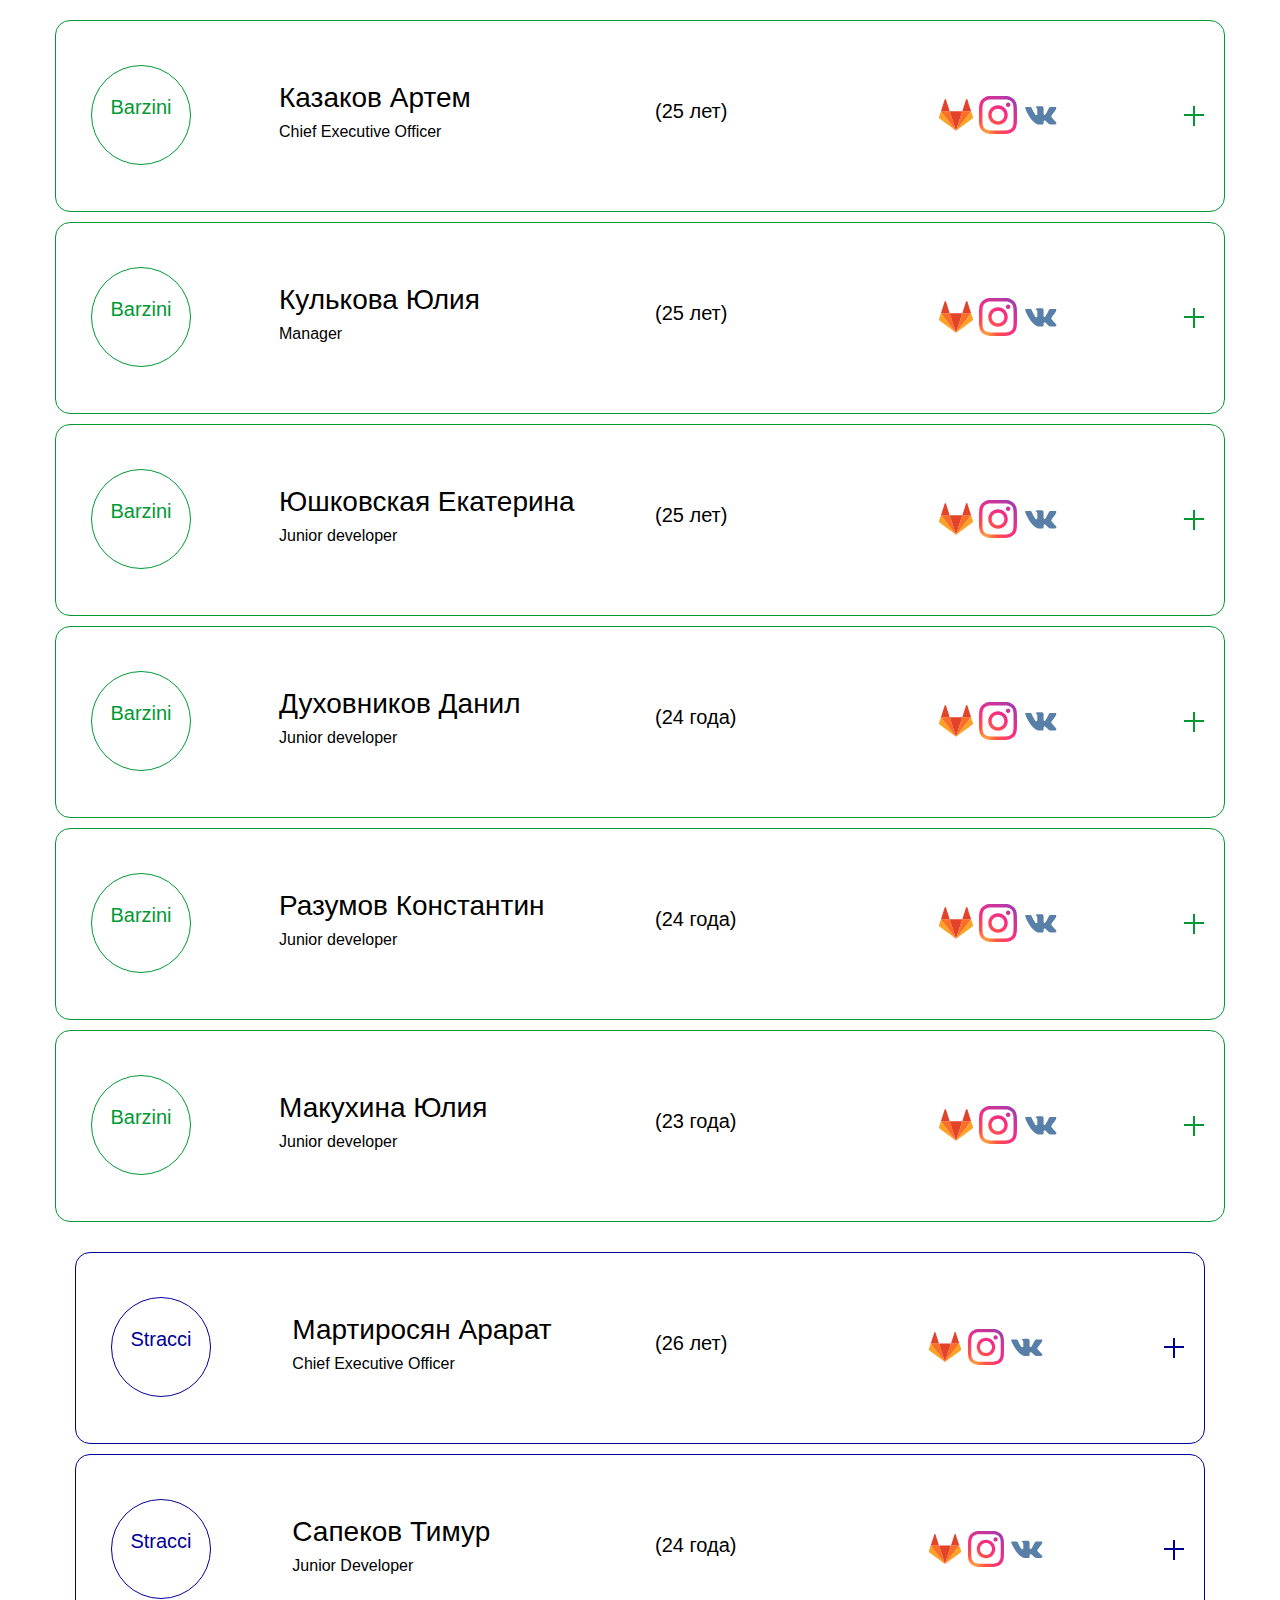
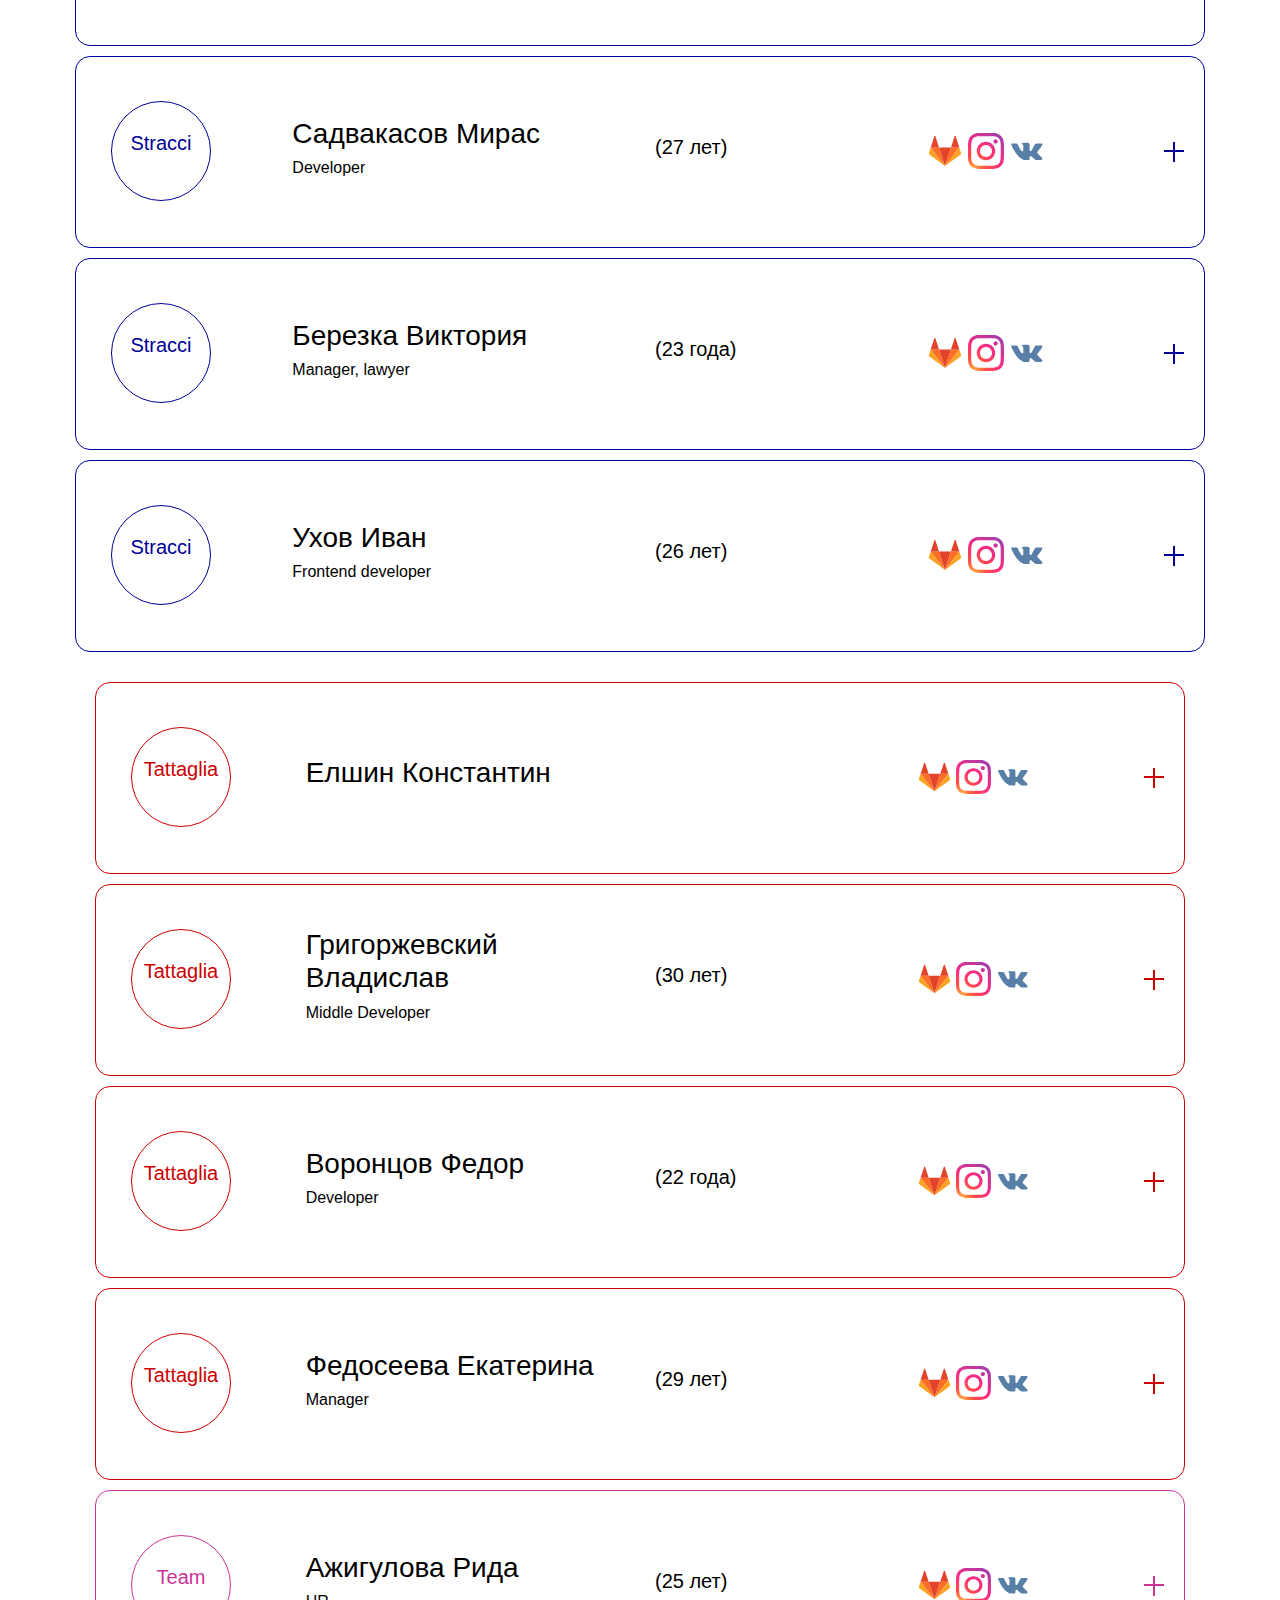
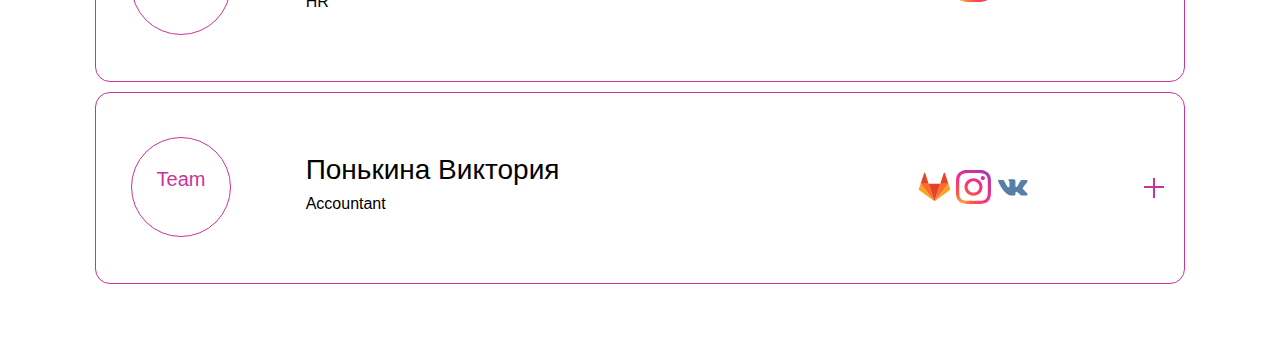
==== commit 9d763975: "the second change" ====
--- a/index.html
+++ b/index.html
@@ -14,41 +14,41 @@
     <div class="row">
       <div class="card barzini-color">
         <div class="card_header">
-          <div class="col-md-3">
+          <div class="col-md-2">
             <div class="card__team_box">
-              <h1>Barzini</h1>
-            </div>
-          </div>
-          <div class="col-md-3">
+              <p>Barzini</p>
+            </div>
+          </div>
+          <div class="col-md-4">
             <div class="card__text-box">
-              <h2>Казаков Артем</h2>
-              <h5>Chief Executive Officer</h5>
+              <h3>Казаков Артем</h3>
+              <h6>Chief Executive Officer</h6>
             </div>
           </div>
           <div class="col-md-3">
             <div class="card__age-box">
-              <h3>(25 лет)</h3>
+              <h5>(25 лет)</h5>
             </div>
           </div>
           <div class="col-md-3">
             <div class="card__link_box">
-              <img src="../img/Gitlab.png" alt="GitLab" class="card__link-logo" />
-              <img src="../img/instagram.png" alt="Instagram" class="card__link-logo" />
-              <img src="../img/Vk.png" alt="Vk" class="card__link-logo" />
+              <a href="GitLab.html>"><img src="img/GitLab.svg" alt="GitLab" class="card__link-logo" /></a>
+              <a href="Instagram.html"><img src="img/Instagram.svg" alt="Instagram" class="card__link-logo" /></a>
+              <a href="VK.html"><img src="img/VK.svg" alt="Vk" class="card__link-logo" /></a>
             </div>
           </div>
         </div>
         <div class="card_body">
           <div class="col-md-6">
             <div class="card_body_complete">
-              <h5><strong>Завершенные проекты:</strong></h5>
+              <h6><strong>Завершенные проекты:</strong></h6>
               <ul class="list">
               </ul>
             </div>
           </div>
           <div class="col-md-6">
             <div class="card_body_unfinished">
-              <h5><strong>Проекты в работе:</strong></h5>
+              <h6><strong>Проекты в работе:</strong></h6>
               <ul class="list">
               </ul>
             </div>
@@ -60,41 +60,41 @@
     <div class="row">
       <div class="card barzini-color">
         <div class="card_header">
-          <div class="col-md-3">
+          <div class="col-md-2">
             <div class="card__team_box">
-              <h1>Barzini</h1>
-            </div>
-          </div>
-          <div class="col-md-3">
+              <p>Barzini</p>
+            </div>
+          </div>
+          <div class="col-md-4">
             <div class="card__text-box">
-              <h2>Кулькова Юлия</h2>
-              <h5>Manager</h5>
+              <h3>Кулькова Юлия</h3>
+              <h6>Manager</h6>
             </div>
           </div>
           <div class="col-md-3">
             <div class="card__age-box">
-              <h3>(25 лет)</h3>
+              <h5>(25 лет)</h5>
             </div>
           </div>
           <div class="col-md-3">
             <div class="card__link_box">
-              <img src="../img/Gitlab.png" alt="GitLab" class="card__link-logo" />
-              <img src="../img/instagram.png" alt="Instagram" class="card__link-logo" />
-              <img src="../img/Vk.png" alt="Vk" class="card__link-logo" />
+              <img src="img/GitLab.svg" alt="GitLab" class="card__link-logo" />
+              <img src="img/Instagram.svg" alt="Instagram" class="card__link-logo" />
+              <img src="img/VK.svg" alt="Vk" class="card__link-logo" />
             </div>
           </div>
         </div>
         <div class="card_body">
           <div class="col-md-6">
             <div class="card_body_complete">
-              <h5><strong>Завершенные проекты:</strong></h5>
+              <h6><strong>Завершенные проекты:</strong></h6>
               <ul class="list">
               </ul>
             </div>
           </div>
           <div class="col-md-6">
             <div class="card_body_unfinished">
-              <h5><strong>Проекты в работе:</strong></h5>
+              <h6><strong>Проекты в работе:</strong></h6>
               <ul class="list">
                 <li>korvetcenter</li>
                 <li>medblog</li>
@@ -108,34 +108,34 @@
     <div class="row">
       <div class="card barzini-color">
         <div class="card_header">
-          <div class="col-md-3">
+          <div class="col-md-2">
             <div class="card__team_box">
-              <h1>Barzini</h1>
-            </div>
-          </div>
-          <div class="col-md-3">
+              <p>Barzini</p>
+            </div>
+          </div>
+          <div class="col-md-4">
             <div class="card__text-box">
-              <h2>Юшковская Екатерина</h2>
-              <h5>Junior developer</h5>
+              <h3>Юшковская Екатерина</h3>
+              <h6>Junior developer</h6>
             </div>
           </div>
           <div class="col-md-3">
             <div class="card__age-box">
-              <h3>(25 лет)</h3>
+              <h5>(25 лет)</h5>
             </div>
           </div>
           <div class="col-md-3">
             <div class="card__link_box">
-              <img src="../img/Gitlab.png" alt="GitLab" class="card__link-logo" />
-              <img src="../img/instagram.png" alt="Instagram" class="card__link-logo" />
-              <img src="../img/Vk.png" alt="Vk" class="card__link-logo" />
+              <img src="img/GitLab.svg" alt="GitLab" class="card__link-logo" />
+              <img src="img/Instagram.svg" alt="Instagram" class="card__link-logo" />
+              <img src="img/VK.svg" alt="Vk" class="card__link-logo" />
             </div>
           </div>
         </div>
         <div class="card_body">
           <div class="col-md-6">
             <div class="card_body_complete">
-              <h5><strong>Завершенные проекты:</strong></h5>
+              <h6><strong>Завершенные проекты:</strong></h6>
               <ul class="list">
                 <li>генератор имен</li>
                 <li>портфолио</li>
@@ -145,7 +145,7 @@
           </div>
           <div class="col-md-6">
             <div class="card_body_unfinished">
-              <h5><strong>Проекты в работе:</strong></h5>
+              <h6><strong>Проекты в работе:</strong></h6>
               <ul class="list">
                 <li>korvetcenter</li>
               </ul>
@@ -158,41 +158,41 @@
     <div class="row">
       <div class="card barzini-color">
         <div class="card_header">
-          <div class="col-md-3">
+          <div class="col-md-2">
             <div class="card__team_box">
-              <h1>Barzini</h1>
-            </div>
-          </div>
-          <div class="col-md-3">
+              <p>Barzini</p>
+            </div>
+          </div>
+          <div class="col-md-4">
             <div class="card__text-box">
-              <h2>Духовников Данил</h2>
-              <h5>Junior developer</h5>
+              <h3>Духовников Данил</h3>
+              <h6>Junior developer</h6>
             </div>
           </div>
           <div class="col-md-3">
             <div class="card__age-box">
-              <h3>(24 года)</h3>
+              <h5>(24 года)</h5>
             </div>
           </div>
           <div class="col-md-3">
             <div class="card__link_box">
-              <img src="../img/Gitlab.png" alt="GitLab" class="card__link-logo" />
-              <img src="../img/instagram.png" alt="Instagram" class="card__link-logo" />
-              <img src="../img/Vk.png" alt="Vk" class="card__link-logo" />
+              <img src="img/GitLab.svg" alt="GitLab" class="card__link-logo" />
+              <img src="img/Instagram.svg" alt="Instagram" class="card__link-logo" />
+              <img src="img/VK.svg" alt="Vk" class="card__link-logo" />
             </div>
           </div>
         </div>
         <div class="card_body">
           <div class="col-md-6">
             <div class="card_body_complete">
-              <h5><strong>Завершенные проекты:</strong></h5>
+              <h6><strong>Завершенные проекты:</strong></h6>
               <ul class="list">
               </ul>
             </div>
           </div>
           <div class="col-md-6">
             <div class="card_body_unfinished">
-              <h5><strong>Проекты в работе:</strong></h5>
+              <h6><strong>Проекты в работе:</strong></h6>
               <ul class="list">
                 <li>korvetcenter</li>
                 <li>medblog</li>
@@ -206,34 +206,34 @@
     <div class="row">
       <div class="card barzini-color">
         <div class="card_header">
-          <div class="col-md-3">
+          <div class="col-md-2">
             <div class="card__team_box">
-              <h1>Barzini</h1>
-            </div>
-          </div>
-          <div class="col-md-3">
+              <p>Barzini</p>
+            </div>
+          </div>
+          <div class="col-md-4">
             <div class="card__text-box">
-              <h2>Разумов Константин</h2>
-              <h5>Junior developer</h5>
+              <h3>Разумов Константин</h3>
+              <h6>Junior developer</h6>
             </div>
           </div>
           <div class="col-md-3">
             <div class="card__age-box">
-              <h3>(24 года)</h3>
+              <h5>(24 года)</h5>
             </div>
           </div>
           <div class="col-md-3">
             <div class="card__link_box">
-              <img src="../img/Gitlab.png" alt="GitLab" class="card__link-logo" />
-              <img src="../img/instagram.png" alt="Instagram" class="card__link-logo" />
-              <img src="../img/Vk.png" alt="Vk" class="card__link-logo" />
+              <img src="img/GitLab.svg" alt="GitLab" class="card__link-logo" />
+              <img src="img/Instagram.svg" alt="Instagram" class="card__link-logo" />
+              <img src="img/VK.svg" alt="Vk" class="card__link-logo" />
             </div>
           </div>
         </div>
         <div class="card_body">
           <div class="col-md-6">
             <div class="card_body_complete">
-              <h5><strong>Завершенные проекты:</strong></h5>
+              <h6><strong>Завершенные проекты:</strong></h6>
               <ul class="list">
                 <li>сайт Анны Козаковой</li>
                 <li>mypattayaholiday</li>
@@ -242,7 +242,7 @@
           </div>
           <div class="col-md-6">
             <div class="card_body_unfinished">
-              <h5><strong>Проекты в работе:</strong></h5>
+              <h6><strong>Проекты в работе:</strong></h6>
               <ul class="list">
                 <li>korvetcenter</li>
                 <li>medblog</li>
@@ -256,41 +256,41 @@
     <div class="row">
       <div class="card barzini-color">
         <div class="card_header">
-          <div class="col-md-3">
+          <div class="col-md-2">
             <div class="card__team_box">
-              <h1>Barzini</h1>
-            </div>
-          </div>
-          <div class="col-md-3">
+              <p>Barzini</p>
+            </div>
+          </div>
+          <div class="col-md-4">
             <div class="card__text-box">
-              <h2>Макухина Юлия</h2>
-              <h5>Junior developer</h5>
+              <h3>Макухина Юлия</h3>
+              <h6>Junior developer</h6>
             </div>
           </div>
           <div class="col-md-3">
             <div class="card__age-box">
-              <h3>(23 года)</h3>
+              <h5>(23 года)</h5>
             </div>
           </div>
           <div class="col-md-3">
             <div class="card__link_box">
-              <img src="../img/Gitlab.png" alt="GitLab" class="card__link-logo" />
-              <img src="../img/instagram.png" alt="Instagram" class="card__link-logo" />
-              <img src="../img/Vk.png" alt="Vk" class="card__link-logo" />
+              <img src="img/GitLab.svg" alt="GitLab" class="card__link-logo" />
+              <img src="img/Instagram.svg" alt="Instagram" class="card__link-logo" />
+              <img src="img/VK.svg" alt="Vk" class="card__link-logo" />
             </div>
           </div>
         </div>
         <div class="card_body">
           <div class="col-md-6">
             <div class="card_body_complete">
-              <h5><strong>Завершенные проекты:</strong></h5>
+              <h6><strong>Завершенные проекты:</strong></h6>
               <ul class="list">
               </ul>
             </div>
           </div>
           <div class="col-md-6">
             <div class="card_body_unfinished">
-              <h5><strong>Проекты в работе:</strong></h5>
+              <h6><strong>Проекты в работе:</strong></h6>
               <ul class="list">
               </ul>
             </div>
@@ -303,41 +303,41 @@
       <div class="row">
         <div class="card stracci-color">
           <div class="card_header">
-            <div class="col-md-3">
+            <div class="col-md-2">
               <div class="card__team_box">
-                <h1>Stracci</h1>
-              </div>
-            </div>
-            <div class="col-md-3">
+                <p>Stracci</p>
+              </div>
+            </div>
+            <div class="col-md-4">
               <div class="card__text-box">
-                <h2>Мартиросян Арарат</h2>
-                <h5>Chief Executive Officer</h5>
+                <h3>Мартиросян Арарат</h3>
+                <h6>Chief Executive Officer</h6>
               </div>
             </div>
             <div class="col-md-3">
               <div class="card__age-box">
-                <h3>(26 лет)</h3>
+                <h5>(26 лет)</h5>
               </div>
             </div>
             <div class="col-md-3">
               <div class="card__link_box">
-                <img src="../img/Gitlab.png" alt="GitLab" class="card__link-logo" />
-                <img src="../img/instagram.png" alt="Instagram" class="card__link-logo" />
-                <img src="../img/Vk.png" alt="Vk" class="card__link-logo" />
+                <img src="img/GitLab.svg" alt="GitLab" class="card__link-logo" />
+                <img src="img/Instagram.svg" alt="Instagram" class="card__link-logo" />
+                <img src="img/VK.svg" alt="Vk" class="card__link-logo" />
               </div>
             </div>
           </div>
           <div class="card_body">
             <div class="col-md-6">
               <div class="card_body_complete">
-                <h5><strong>Завершенные проекты:</strong></h5>
+                <h6><strong>Завершенные проекты:</strong></h6>
                 <ul class="list">
                 </ul>
               </div>
             </div>
             <div class="col-md-6">
               <div class="card_body_unfinished">
-                <h5><strong>Проекты в работе:</strong></h5>
+                <h6><strong>Проекты в работе:</strong></h6>
                 <ul class="list">
                 </ul>
               </div>
@@ -349,41 +349,41 @@
       <div class="row">
         <div class="card stracci-color">
           <div class="card_header">
-            <div class="col-md-3">
+            <div class="col-md-2">
               <div class="card__team_box">
-                <h1>Stracci</h1>
-              </div>
-            </div>
-            <div class="col-md-3">
+                <p>Stracci</p>
+              </div>
+            </div>
+            <div class="col-md-4">
               <div class="card__text-box">
-                <h2>Сапеков Тимур</h2>
-                <h5>Junior Developer</h5>
+                <h3>Сапеков Тимур</h3>
+                <h6>Junior Developer</h6>
               </div>
             </div>
             <div class="col-md-3">
               <div class="card__age-box">
-                <h3>(24 года)</h3>
+                <h5>(24 года)</h5>
               </div>
             </div>
             <div class="col-md-3">
               <div class="card__link_box">
-                <img src="../img/Gitlab.png" alt="GitLab" class="card__link-logo" />
-                <img src="../img/instagram.png" alt="Instagram" class="card__link-logo" />
-                <img src="../img/Vk.png" alt="Vk" class="card__link-logo" />
+                <img src="img/GitLab.svg" alt="GitLab" class="card__link-logo" />
+                <img src="img/Instagram.svg" alt="Instagram" class="card__link-logo" />
+                <img src="img/VK.svg" alt="Vk" class="card__link-logo" />
               </div>
             </div>
           </div>
           <div class="card_body">
             <div class="col-md-6">
               <div class="card_body_complete">
-                <h5><strong>Завершенные проекты:</strong></h5>
+                <h6><strong>Завершенные проекты:</strong></h6>
                 <ul class="list">
                 </ul>
               </div>
             </div>
             <div class="col-md-6">
               <div class="card_body_unfinished">
-                <h5><strong>Проекты в работе:</strong></h5>
+                <h6><strong>Проекты в работе:</strong></h6>
                 <ul class="list">
                   <li>Korvetcenter</li>
                   <li>Homesolution </li>
@@ -400,34 +400,34 @@
       <div class="row">
         <div class="card stracci-color">
           <div class="card_header">
-            <div class="col-md-3">
+            <div class="col-md-2">
               <div class="card__team_box">
-                <h1>Stracci</h1>
-              </div>
-            </div>
-            <div class="col-md-3">
+                <p>Stracci</p>
+              </div>
+            </div>
+            <div class="col-md-4">
               <div class="card__text-box">
-                <h2>Садвакасов Мирас</h2>
-                <h5>Developer</h5>
+                <h3>Садвакасов Мирас</h3>
+                <h6>Developer</h6>
               </div>
             </div>
             <div class="col-md-3">
               <div class="card__age-box">
-                <h3>(27 лет)</h3>
+                <h5>(27 лет)</h5>
               </div>
             </div>
             <div class="col-md-3">
               <div class="card__link_box">
-                <img src="../img/Gitlab.png" alt="GitLab" class="card__link-logo" />
-                <img src="../img/instagram.png" alt="Instagram" class="card__link-logo" />
-                <img src="../img/Vk.png" alt="Vk" class="card__link-logo" />
+                <img src="img/GitLab.svg" alt="GitLab" class="card__link-logo" />
+                <img src="img/Instagram.svg" alt="Instagram" class="card__link-logo" />
+                <img src="img/VK.svg" alt="Vk" class="card__link-logo" />
               </div>
             </div>
           </div>
           <div class="card_body">
             <div class="col-md-6">
               <div class="card_body_complete">
-                <h5><strong>Завершенные проекты:</strong></h5>
+                <h6><strong>Завершенные проекты:</strong></h6>
                 <ul class="list">
                   <li>Калягина</li>
                 </ul>
@@ -435,7 +435,7 @@
             </div>
             <div class="col-md-6">
               <div class="card_body_unfinished">
-                <h5><strong>Проекты в работе:</strong></h5>
+                <h6><strong>Проекты в работе:</strong></h6>
                 <ul class="list">
                   <li>Novare</li>
                   <li>FreelancTranslator</li>
@@ -450,34 +450,34 @@
       <div class="row">
         <div class="card stracci-color">
           <div class="card_header">
-            <div class="col-md-3">
+            <div class="col-md-2">
               <div class="card__team_box">
-                <h1>Stracci</h1>
-              </div>
-            </div>
-            <div class="col-md-3">
+                <p>Stracci</p>
+              </div>
+            </div>
+            <div class="col-md-4">
               <div class="card__text-box">
-                <h2>Березка Виктория</h2>
-                <h5>Manager, lawyer</h5>
+                <h3>Березка Виктория</h3>
+                <h6>Manager, lawyer</h6>
               </div>
             </div>
             <div class="col-md-3">
               <div class="card__age-box">
-                <h3>(23 года)</h3>
+                <h5>(23 года)</h5>
               </div>
             </div>
             <div class="col-md-3">
               <div class="card__link_box">
-                <img src="../img/Gitlab.png" alt="GitLab" class="card__link-logo" />
-                <img src="../img/instagram.png" alt="Instagram" class="card__link-logo" />
-                <img src="../img/Vk.png" alt="Vk" class="card__link-logo" />
+                <img src="img/GitLab.svg" alt="GitLab" class="card__link-logo" />
+                <img src="img/Instagram.svg" alt="Instagram" class="card__link-logo" />
+                <img src="img/VK.svg" alt="Vk" class="card__link-logo" />
               </div>
             </div>
           </div>
           <div class="card_body">
             <div class="col-md-6">
               <div class="card_body_complete">
-                <h5><strong>Завершенные проекты:</strong></h5>
+                <h6><strong>Завершенные проекты:</strong></h6>
                 <ul class="list">
                   <li>KLGN</li>
                   <li>SNSL</li>
@@ -486,7 +486,7 @@
             </div>
             <div class="col-md-6">
               <div class="card_body_unfinished">
-                <h5><strong>Проекты в работе:</strong></h5>
+                <h6><strong>Проекты в работе:</strong></h6>
                 <ul class="list">
                   <li>INVI</li>
                   <li>FRTR</li>
@@ -502,41 +502,41 @@
       <div class="row">
         <div class="card stracci-color">
           <div class="card_header">
-            <div class="col-md-3">
+            <div class="col-md-2">
               <div class="card__team_box">
-                <h1>Stracci</h1>
-              </div>
-            </div>
-            <div class="col-md-3">
+                <p>Stracci</p>
+              </div>
+            </div>
+            <div class="col-md-4">
               <div class="card__text-box">
-                <h2>Ухов Иван</h2>
-                <h5>Frontend developer</h5>
+                <h3>Ухов Иван</h3>
+                <h6>Frontend developer</h6>
               </div>
             </div>
             <div class="col-md-3">
               <div class="card__age-box">
-                <h3>(26 лет)</h3>
+                <h5>(26 лет)</h5>
               </div>
             </div>
             <div class="col-md-3">
               <div class="card__link_box">
-                <img src="../img/Gitlab.png" alt="GitLab" class="card__link-logo" />
-                <img src="../img/instagram.png" alt="Instagram" class="card__link-logo" />
-                <img src="../img/Vk.png" alt="Vk" class="card__link-logo" />
+                <img src="img/GitLab.svg" alt="GitLab" class="card__link-logo" />
+                <img src="img/Instagram.svg" alt="Instagram" class="card__link-logo" />
+                <img src="img/VK.svg" alt="Vk" class="card__link-logo" />
               </div>
             </div>
           </div>
           <div class="card_body">
             <div class="col-md-6">
               <div class="card_body_complete">
-                <h5><strong>Завершенные проекты:</strong></h5>
+                <h6><strong>Завершенные проекты:</strong></h6>
                 <ul class="list">
                 </ul>
               </div>
             </div>
             <div class="col-md-6">
               <div class="card_body_unfinished">
-                <h5><strong>Проекты в работе:</strong></h5>
+                <h6><strong>Проекты в работе:</strong></h6>
                 <ul class="list">
                   <li>крипто аналитика</li>
                 </ul>
@@ -551,41 +551,41 @@
         <div class="row">
           <div class="card tattaglia-color">
             <div class="card_header">
-              <div class="col-md-3">
+              <div class="col-md-2">
                 <div class="card__team_box">
-                  <h1>Tattaglia</h1>
-                </div>
-              </div>
-              <div class="col-md-3">
+                  <p>Tattaglia</p>
+                </div>
+              </div>
+              <div class="col-md-4">
                 <div class="card__text-box">
-                  <h2>Елшин Константин</h2>
+                  <h3>Елшин Константин</h3>
+                  <h6></h6>
+                </div>
+              </div>
+              <div class="col-md-3">
+                <div class="card__age-box">
                   <h5></h5>
                 </div>
               </div>
               <div class="col-md-3">
-                <div class="card__age-box">
-                  <h3></h3>
-                </div>
-              </div>
-              <div class="col-md-3">
                 <div class="card__link_box">
-                  <img src="../img/Gitlab.png" alt="GitLab" class="card__link-logo" />
-                  <img src="../img/instagram.png" alt="Instagram" class="card__link-logo" />
-                  <img src="../img/Vk.png" alt="Vk" class="card__link-logo" />
+                  <img src="img/GitLab.svg" alt="GitLab" class="card__link-logo" />
+                  <img src="img/Instagram.svg" alt="Instagram" class="card__link-logo" />
+                  <img src="img/VK.svg" alt="Vk" class="card__link-logo" />
                 </div>
               </div>
             </div>
             <div class="card_body">
               <div class="col-md-6">
                 <div class="card_body_complete">
-                  <h5><strong>Завершенные проекты:</strong></h5>
+                  <h6><strong>Завершенные проекты:</strong></h6>
                   <ul class="list">
                   </ul>
                 </div>
               </div>
               <div class="col-md-6">
                 <div class="card_body_unfinished">
-                  <h5><strong>Проекты в работе:</strong></h5>
+                  <h6><strong>Проекты в работе:</strong></h6>
                   <ul class="list">
                   </ul>
                 </div>
@@ -597,41 +597,41 @@
         <div class="row">
           <div class="card tattaglia-color">
             <div class="card_header">
-              <div class="col-md-3">
+              <div class="col-md-2">
                 <div class="card__team_box">
-                  <h1>Tattaglia</h1>
-                </div>
-              </div>
-              <div class="col-md-3">
+                  <p>Tattaglia</p>
+                </div>
+              </div>
+              <div class="col-md-4">
                 <div class="card__text-box">
-                  <h2>Григоржевский Владислав</h2>
-                  <h5>Middle Developer</h5>
+                  <h3>Григоржевский Владислав</h3>
+                  <h6>Middle Developer</h6>
                 </div>
               </div>
               <div class="col-md-3">
                 <div class="card__age-box">
-                  <h3>(30 лет)</h3>
+                  <h5>(30 лет)</h5>
                 </div>
               </div>
               <div class="col-md-3">
                 <div class="card__link_box">
-                  <img src="../img/Gitlab.png" alt="GitLab" class="card__link-logo" />
-                  <img src="../img/instagram.png" alt="Instagram" class="card__link-logo" />
-                  <img src="../img/Vk.png" alt="Vk" class="card__link-logo" />
+                  <img src="img/GitLab.svg" alt="GitLab" class="card__link-logo" />
+                  <img src="img/Instagram.svg" alt="Instagram" class="card__link-logo" />
+                  <img src="img/VK.svg" alt="Vk" class="card__link-logo" />
                 </div>
               </div>
             </div>
             <div class="card_body">
               <div class="col-md-6">
                 <div class="card_body_complete">
-                  <h5><strong>Завершенные проекты:</strong></h5>
+                  <h6><strong>Завершенные проекты:</strong></h6>
                   <ul class="list">
                   </ul>
                 </div>
               </div>
               <div class="col-md-6">
                 <div class="card_body_unfinished">
-                  <h5><strong>Проекты в работе:</strong></h5>
+                  <h6><strong>Проекты в работе:</strong></h6>
                   <ul class="list">
                     <li>Emma light</li>
                     <li>Yeay webwier</li>
@@ -645,41 +645,41 @@
         <div class="row">
           <div class="card tattaglia-color">
             <div class="card_header">
-              <div class="col-md-3">
+              <div class="col-md-2">
                 <div class="card__team_box">
-                  <h1>Tattaglia</h1>
-                </div>
-              </div>
-              <div class="col-md-3">
+                  <p>Tattaglia</p>
+                </div>
+              </div>
+              <div class="col-md-4">
                 <div class="card__text-box">
-                  <h2>Воронцов Федор</h2>
-                  <h5>Developer</h5>
+                  <h3>Воронцов Федор</h3>
+                  <h6>Developer</h6>
                 </div>
               </div>
               <div class="col-md-3">
                 <div class="card__age-box">
-                  <h3>(22 года)</h3>
+                  <h5>(22 года)</h5>
                 </div>
               </div>
               <div class="col-md-3">
                 <div class="card__link_box">
-                  <img src="../img/Gitlab.png" alt="GitLab" class="card__link-logo" />
-                  <img src="../img/instagram.png" alt="Instagram" class="card__link-logo" />
-                  <img src="../img/Vk.png" alt="Vk" class="card__link-logo" />
+                  <img src="img/GitLab.svg" alt="GitLab" class="card__link-logo" />
+                  <img src="img/Instagram.svg" alt="Instagram" class="card__link-logo" />
+                  <img src="img/VK.svg" alt="Vk" class="card__link-logo" />
                 </div>
               </div>
             </div>
             <div class="card_body">
               <div class="col-md-6">
                 <div class="card_body_complete">
-                  <h5><strong>Завершенные проекты:</strong></h5>
+                  <h6><strong>Завершенные проекты:</strong></h6>
                   <ul class="list">
                   </ul>
                 </div>
               </div>
               <div class="col-md-6">
                 <div class="card_body_unfinished">
-                  <h5><strong>Проекты в работе:</strong></h5>
+                  <h6><strong>Проекты в работе:</strong></h6>
                   <ul class="list">
                     <li>Insta-Video</li>
                     <li>YEAY Web-Recorder</li>
@@ -693,41 +693,41 @@
         <div class="row">
           <div class="card tattaglia-color">
             <div class="card_header">
-              <div class="col-md-3">
+              <div class="col-md-2">
                 <div class="card__team_box">
-                  <h1>Tattaglia</h1>
-                </div>
-              </div>
-              <div class="col-md-3">
+                  <p>Tattaglia</p>
+                </div>
+              </div>
+              <div class="col-md-4">
                 <div class="card__text-box">
-                  <h2>Федосеева Екатерина</h2>
-                  <h5>Manager</h5>
+                  <h3>Федосеева Екатерина</h3>
+                  <h6>Manager</h6>
                 </div>
               </div>
               <div class="col-md-3">
                 <div class="card__age-box">
-                  <h3>(29 лет)</h3>
+                  <h5>(29 лет)</h5>
                 </div>
               </div>
               <div class="col-md-3">
                 <div class="card__link_box">
-                  <img src="../img/Gitlab.png" alt="GitLab" class="card__link-logo" />
-                  <img src="../img/instagram.png" alt="Instagram" class="card__link-logo" />
-                  <img src="../img/Vk.png" alt="Vk" class="card__link-logo" />
+                  <img src="img/GitLab.svg" alt="GitLab" class="card__link-logo" />
+                  <img src="img/Instagram.svg" alt="Instagram" class="card__link-logo" />
+                  <img src="img/VK.svg" alt="Vk" class="card__link-logo" />
                 </div>
               </div>
             </div>
             <div class="card_body">
               <div class="col-md-6">
                 <div class="card_body_complete">
-                  <h5><strong>Завершенные проекты:</strong></h5>
+                  <h6><strong>Завершенные проекты:</strong></h6>
                   <ul class="list">
                   </ul>
                 </div>
               </div>
               <div class="col-md-6">
                 <div class="card_body_unfinished">
-                  <h5><strong>Проекты в работе:</strong></h5>
+                  <h6><strong>Проекты в работе:</strong></h6>
                   <ul class="list">
                     <li>ITTM</li>
                   </ul>
@@ -738,43 +738,43 @@
         </div>
 
         <div class="row">
-          <div class="card">
+          <div class="card team-color">
             <div class="card_header">
-              <div class="col-md-3">
+              <div class="col-md-2">
                 <div class="card__team_box">
-                  <h1>General team</h1>
-                </div>
-              </div>
-              <div class="col-md-3">
+                  <p>Team</p>
+                </div>
+              </div>
+              <div class="col-md-4">
                 <div class="card__text-box">
-                  <h2>Azhigulova Rida</h2>
-                  <h5>HR</h5>
+                  <h3>Ажигулова Рида</h3>
+                  <h6>HR</h6>
                 </div>
               </div>
               <div class="col-md-3">
                 <div class="card__age-box">
-                  <h3>(25 лет)</h3>
+                  <h5>(25 лет)</h5>
                 </div>
               </div>
               <div class="col-md-3">
                 <div class="card__link_box">
-                  <img src="../img/Gitlab.png" alt="GitLab" class="card__link-logo" />
-                  <img src="../img/instagram.png" alt="Instagram" class="card__link-logo" />
-                  <img src="../img/Vk.png" alt="Vk" class="card__link-logo" />
+                  <img src="img/GitLab.svg" alt="GitLab" class="card__link-logo" />
+                  <img src="img/Instagram.svg" alt="Instagram" class="card__link-logo" />
+                  <img src="img/VK.svg" alt="Vk" class="card__link-logo" />
                 </div>
               </div>
             </div>
             <div class="card_body">
               <div class="col-md-6">
                 <div class="card_body_complete">
-                  <h5><strong>Завершенные проекты:</strong></h5>
+                  <h6><strong>Завершенные проекты:</strong></h6>
                   <ul class="list">
                   </ul>
                 </div>
               </div>
               <div class="col-md-6">
                 <div class="card_body_unfinished">
-                  <h5><strong>Проекты в работе:</strong></h5>
+                  <h6><strong>Проекты в работе:</strong></h6>
                   <ul class="list">
                   </ul>
                 </div>
@@ -784,43 +784,43 @@
         </div>
 
         <div class="row">
-          <div class="card">
+          <div class="card team-color">
             <div class="card_header">
-              <div class="col-md-3">
+              <div class="col-md-2">
                 <div class="card__team_box">
-                  <h1>General team</h1>
-                </div>
-              </div>
-              <div class="col-md-3">
+                  <p>Team</p>
+                </div>
+              </div>
+              <div class="col-md-4">
                 <div class="card__text-box">
-                  <h2>Понькина Виктория </h2>
-                  <h5>Accountant</h5>
+                  <h3>Понькина Виктория </h3>
+                  <h6>Accountant</h6>
                 </div>
               </div>
               <div class="col-md-3">
                 <div class="card__age-box">
-                  <h3></h3>
+                  <h5></h5>
                 </div>
               </div>
               <div class="col-md-3">
                 <div class="card__link_box">
-                  <img src="../img/Gitlab.png" alt="GitLab" class="card__link-logo" />
-                  <img src="../img/instagram.png" alt="Instagram" class="card__link-logo" />
-                  <img src="../img/Vk.png" alt="Vk" class="card__link-logo" />
+                  <img src="img/GitLab.svg" alt="GitLab" class="card__link-logo" />
+                  <img src="img/Instagram.svg" alt="Instagram" class="card__link-logo" />
+                  <img src="img/VK.svg" alt="Vk" class="card__link-logo" />
                 </div>
               </div>
             </div>
             <div class="card_body">
               <div class="col-md-6">
                 <div class="card_body_complete">
-                  <h5><strong>Завершенные проекты:</strong></h5>
+                  <h6><strong>Завершенные проекты:</strong></h6>
                   <ul class="list">
                   </ul>
                 </div>
               </div>
               <div class="col-md-6">
                 <div class="card_body_unfinished">
-                  <h5><strong>Проекты в работе:</strong></h5>
+                  <h6><strong>Проекты в работе:</strong></h6>
                   <ul class="list">
                   </ul>
                 </div>
--- a/css/style.css
+++ b/css/style.css
@@ -25,14 +25,14 @@
 .container {
   max-width: 1180px;
   margin: 0 auto;
-  padding: 1em 1.7em;
+  padding: 20px;
 }
 .card {
   width: 100%;
   justify-content: space-evenly;
-  padding: 1.5em 0.3em;
+  padding: 5px;
   border-radius: 15px;
-  margin-bottom: 0.7rem;
+  margin-bottom: 10px;
   align-items: center;
   cursor: pointer;
   border: 1px solid;
@@ -41,29 +41,36 @@
   color: #009933;
 }
 .barzini-color:hover {
-  box-shadow: 0 5px 10px #009933;
+  box-shadow: 0 3px 3px #009933;
   transition: box-shadow 0.3s;
 }
 .stracci-color {
   color: #000099;
 }
 .stracci-color:hover {
-  box-shadow: 0 5px 10px #000099;
+  box-shadow: 0 3px 3px #000099;
   transition: box-shadow 0.3s;
 }
 .tattaglia-color {
   color: #CC0000;
 }
 .tattaglia-color:hover {
-  box-shadow: 0 5px 10px #CC0000;
-  transition: box-shadow 0.3s;
-}
+  box-shadow: 0 3px 3px #CC0000;
+  transition: box-shadow 0.3s;
+}
+.team-color {
+  color: #CC3399;
+}
+.team-color:hover {
+  box-shadow: 0 3px 3px #CC3399;
+  transition: box-shadow 0.3s;
+}
+
 .container .card .card_header {
   display: inline-flex;
   height: 180px;
   background: #fff;
   padding: 15px;
-  font-weight: 700;
   position: relative;
   cursor: pointer;
   align-items: center;
@@ -91,7 +98,6 @@
   width: 20px;
   height: 2px;
   background: currentColor;
-  
 }
 .container .card .card_header:hover:before,
 .container .card .card_header:hover:after{
@@ -131,7 +137,7 @@
   height: auto;
 }
 img {
-  max-width: 100%;
+  width: 15%;
 }
 .card_body_complete h5{
   display: block;
@@ -143,18 +149,20 @@
   text-align: center;
   color: black;
 }
-.card__link_box {
-  display: inline-block;
-  justify-content: space-around;
-}
 .card__text-box {
   display: block;
   color: black;
 }
 .card .card__team_box {
   text-align: center;
+  display: table-cell;
+  vertical-align: middle;
+  width: 100px;
+  height: 100px;
+  font-size: 20px;
+  text-align: center;
   border: 1px solid;
-  border-radius: 30%;
+  border-radius: 50px;
 }
 .card__age-box {
   color: black;
@@ -232,3 +240,6 @@
 .card_body_complete {
   margin-top: 7%;
 }
+.card_team_box {
+
+}
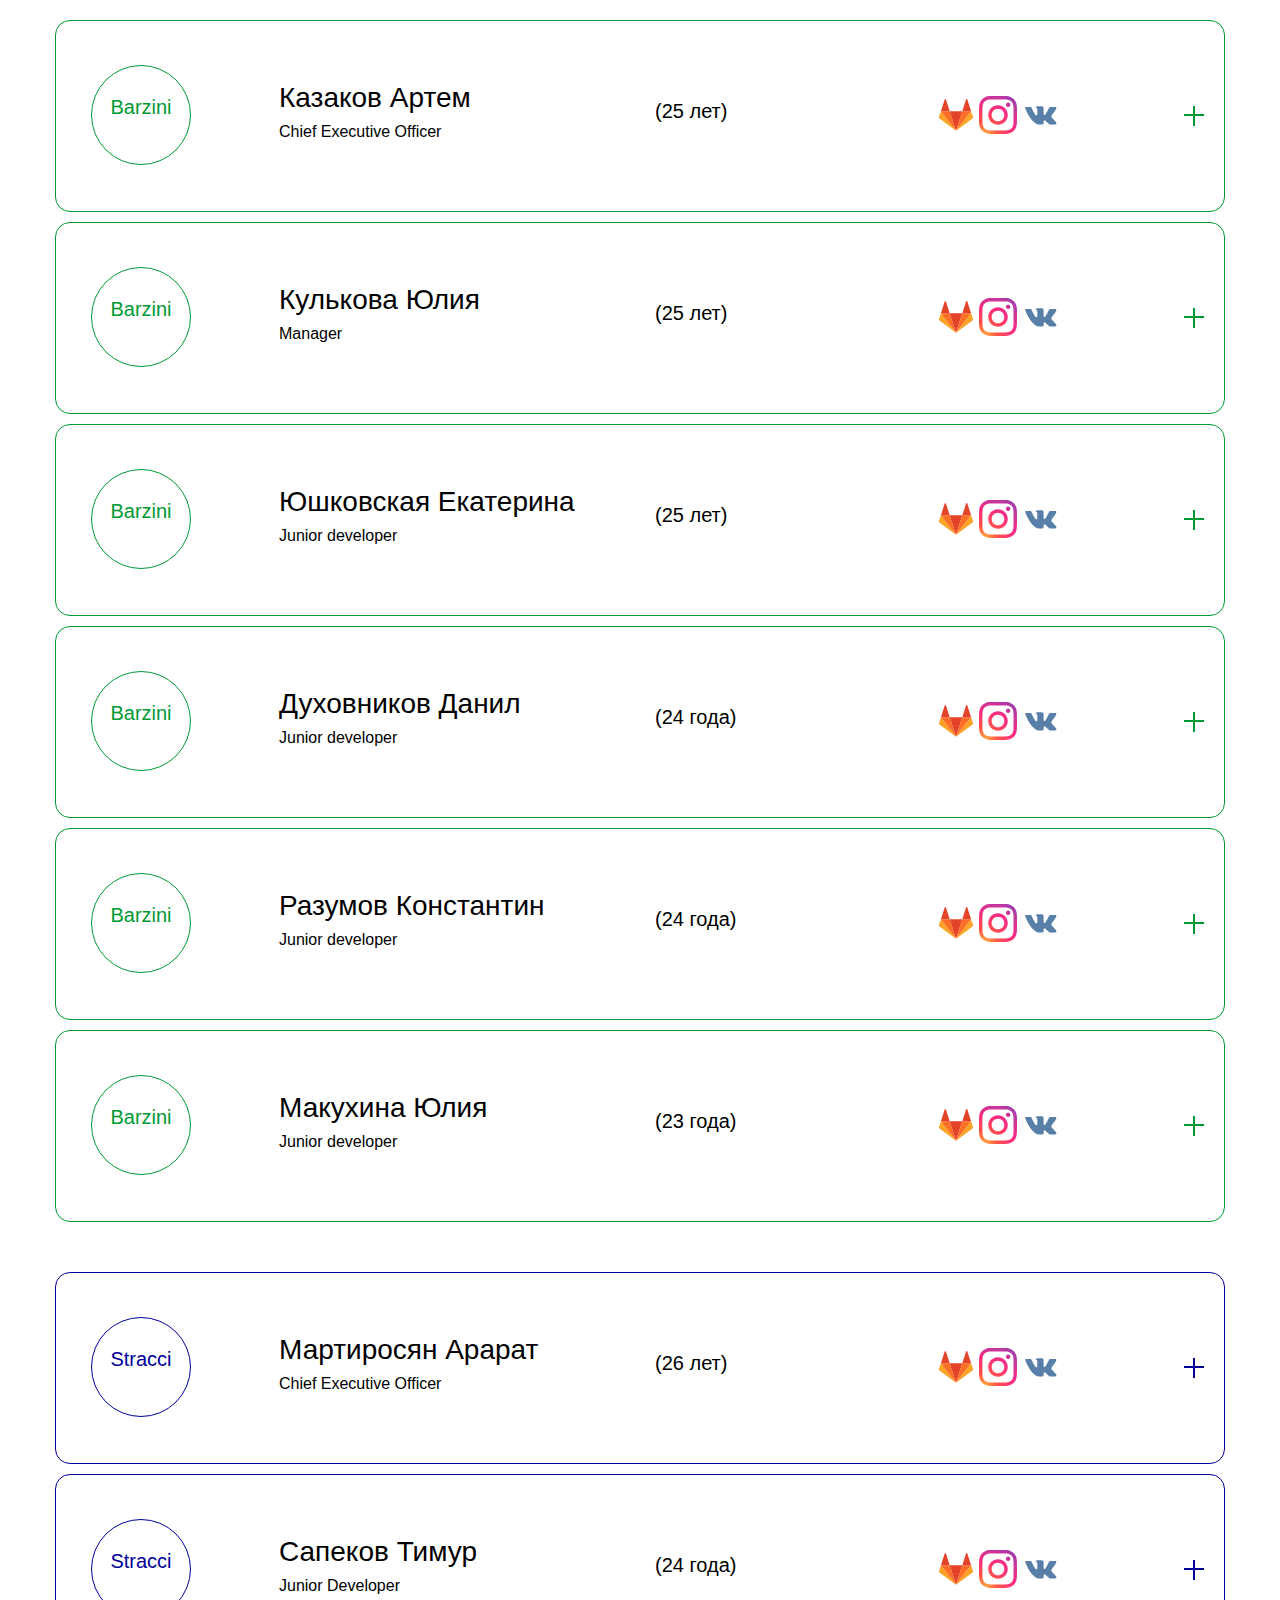
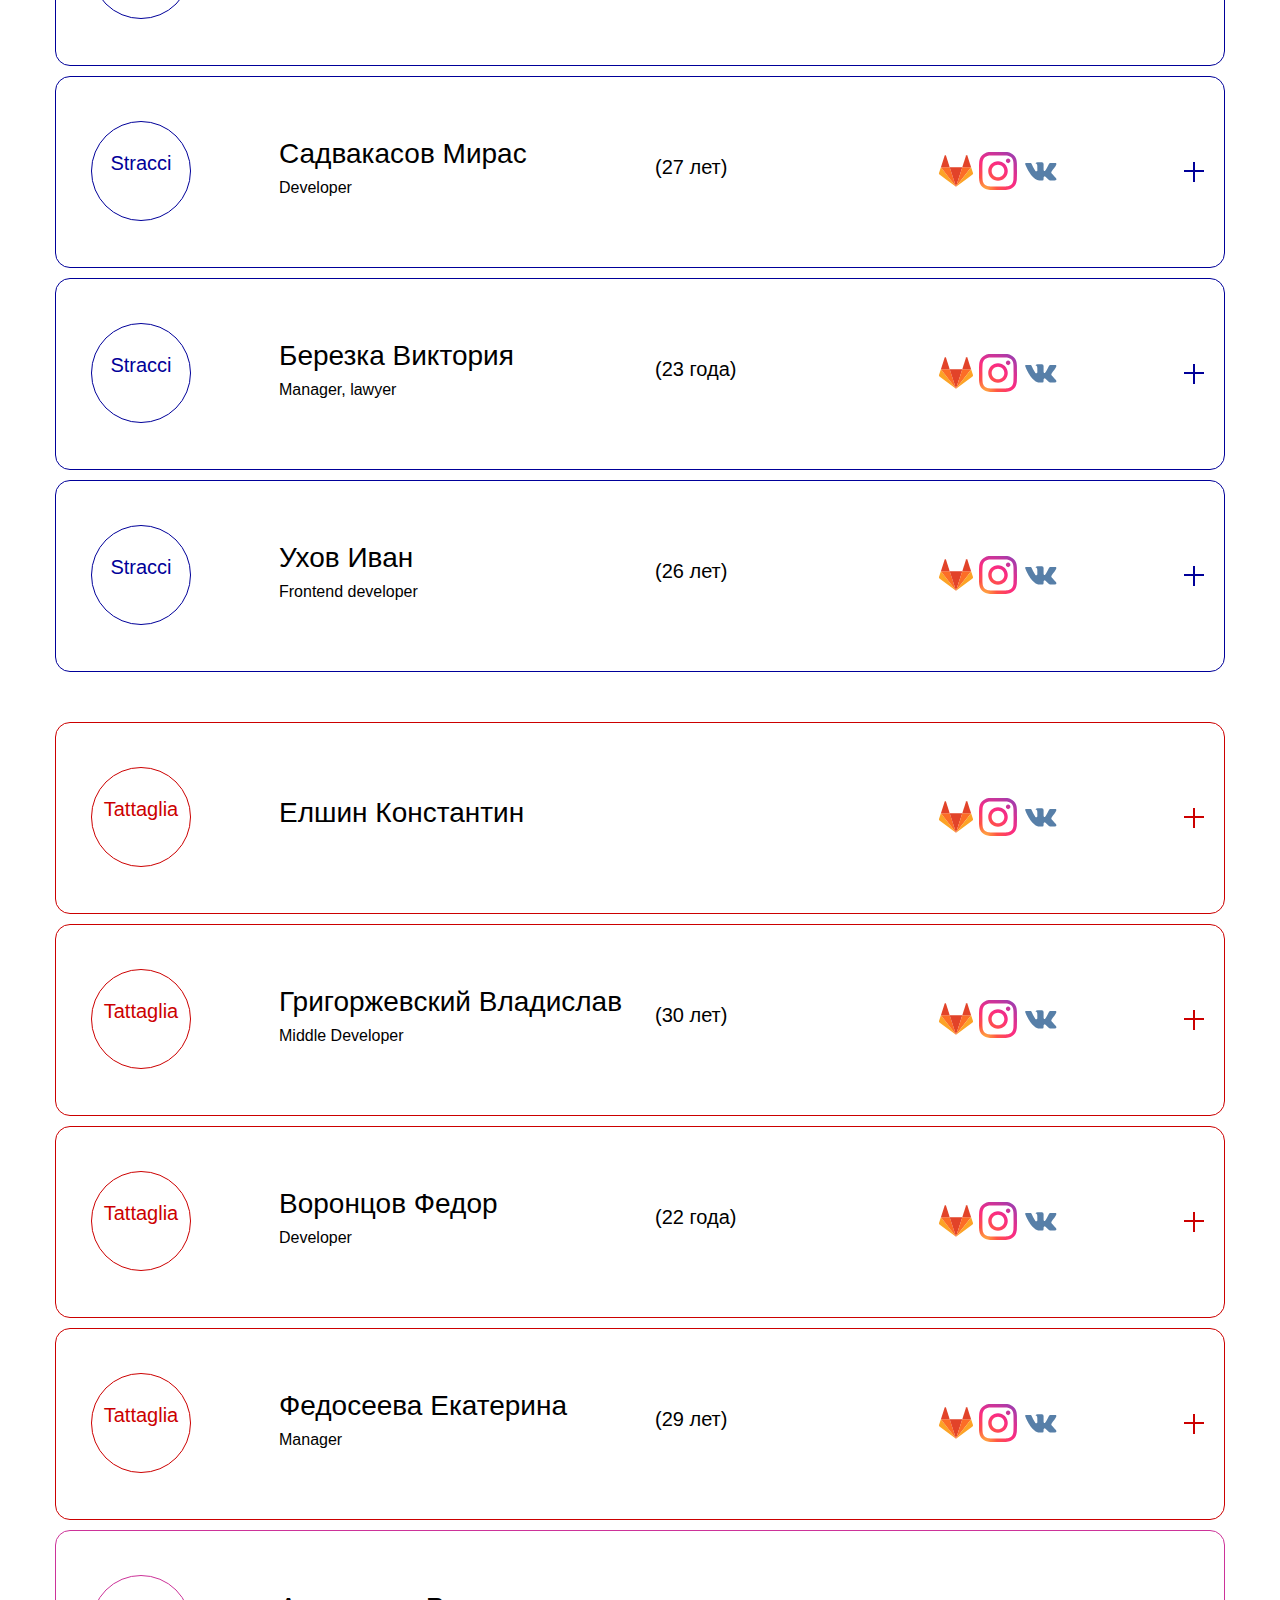
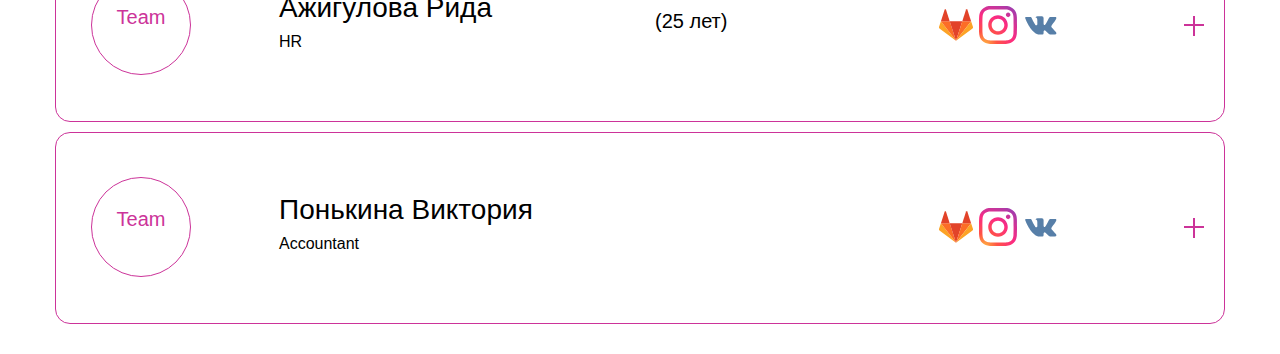
==== commit f16fccef: "the third change" ====
--- a/index.html
+++ b/index.html
@@ -78,26 +78,26 @@
           </div>
           <div class="col-md-3">
             <div class="card__link_box">
-              <img src="img/GitLab.svg" alt="GitLab" class="card__link-logo" />
-              <img src="img/Instagram.svg" alt="Instagram" class="card__link-logo" />
-              <img src="img/VK.svg" alt="Vk" class="card__link-logo" />
-            </div>
-          </div>
-        </div>
-        <div class="card_body">
-          <div class="col-md-6">
-            <div class="card_body_complete">
-              <h6><strong>Завершенные проекты:</strong></h6>
-              <ul class="list">
-              </ul>
-            </div>
-          </div>
-          <div class="col-md-6">
-            <div class="card_body_unfinished">
-              <h6><strong>Проекты в работе:</strong></h6>
-              <ul class="list">
-                <li>korvetcenter</li>
-                <li>medblog</li>
+              <a href="GitLab.html>"><img src="img/GitLab.svg" alt="GitLab" class="card__link-logo" /></a>
+              <a href="Instagram.html"><img src="img/Instagram.svg" alt="Instagram" class="card__link-logo" /></a>
+              <a href="VK.html"><img src="img/VK.svg" alt="Vk" class="card__link-logo" /></a>
+            </div>
+          </div>
+        </div>
+        <div class="card_body">
+          <div class="col-md-6">
+            <div class="card_body_complete">
+              <h6><strong>Завершенные проекты:</strong></h6>
+              <ul class="list">
+              </ul>
+            </div>
+          </div>
+          <div class="col-md-6">
+            <div class="card_body_unfinished">
+              <h6><strong>Проекты в работе:</strong></h6>
+              <ul class="list">
+                <li>Korvetcenter</li>
+                <li>Medblog</li>
               </ul>
             </div>
           </div>
@@ -126,28 +126,28 @@
           </div>
           <div class="col-md-3">
             <div class="card__link_box">
-              <img src="img/GitLab.svg" alt="GitLab" class="card__link-logo" />
-              <img src="img/Instagram.svg" alt="Instagram" class="card__link-logo" />
-              <img src="img/VK.svg" alt="Vk" class="card__link-logo" />
-            </div>
-          </div>
-        </div>
-        <div class="card_body">
-          <div class="col-md-6">
-            <div class="card_body_complete">
-              <h6><strong>Завершенные проекты:</strong></h6>
-              <ul class="list">
-                <li>генератор имен</li>
-                <li>портфолио</li>
-                <li>фотограф</li>
-              </ul>
-            </div>
-          </div>
-          <div class="col-md-6">
-            <div class="card_body_unfinished">
-              <h6><strong>Проекты в работе:</strong></h6>
-              <ul class="list">
-                <li>korvetcenter</li>
+              <a href="GitLab.html>"><img src="img/GitLab.svg" alt="GitLab" class="card__link-logo" /></a>
+              <a href="Instagram.html"><img src="img/Instagram.svg" alt="Instagram" class="card__link-logo" /></a>
+              <a href="VK.html"><img src="img/VK.svg" alt="Vk" class="card__link-logo" /></a>
+            </div>
+          </div>
+        </div>
+        <div class="card_body">
+          <div class="col-md-6">
+            <div class="card_body_complete">
+              <h6><strong>Завершенные проекты:</strong></h6>
+              <ul class="list">
+                <li>Генератор имен</li>
+                <li>Портфолио</li>
+                <li>Фотограф</li>
+              </ul>
+            </div>
+          </div>
+          <div class="col-md-6">
+            <div class="card_body_unfinished">
+              <h6><strong>Проекты в работе:</strong></h6>
+              <ul class="list">
+                <li>Korvetcenter</li>
               </ul>
             </div>
           </div>
@@ -176,26 +176,26 @@
           </div>
           <div class="col-md-3">
             <div class="card__link_box">
-              <img src="img/GitLab.svg" alt="GitLab" class="card__link-logo" />
-              <img src="img/Instagram.svg" alt="Instagram" class="card__link-logo" />
-              <img src="img/VK.svg" alt="Vk" class="card__link-logo" />
-            </div>
-          </div>
-        </div>
-        <div class="card_body">
-          <div class="col-md-6">
-            <div class="card_body_complete">
-              <h6><strong>Завершенные проекты:</strong></h6>
-              <ul class="list">
-              </ul>
-            </div>
-          </div>
-          <div class="col-md-6">
-            <div class="card_body_unfinished">
-              <h6><strong>Проекты в работе:</strong></h6>
-              <ul class="list">
-                <li>korvetcenter</li>
-                <li>medblog</li>
+              <a href="GitLab.html>"><img src="img/GitLab.svg" alt="GitLab" class="card__link-logo" /></a>
+              <a href="Instagram.html"><img src="img/Instagram.svg" alt="Instagram" class="card__link-logo" /></a>
+              <a href="VK.html"><img src="img/VK.svg" alt="Vk" class="card__link-logo" /></a>
+            </div>
+          </div>
+        </div>
+        <div class="card_body">
+          <div class="col-md-6">
+            <div class="card_body_complete">
+              <h6><strong>Завершенные проекты:</strong></h6>
+              <ul class="list">
+              </ul>
+            </div>
+          </div>
+          <div class="col-md-6">
+            <div class="card_body_unfinished">
+              <h6><strong>Проекты в работе:</strong></h6>
+              <ul class="list">
+                <li>Korvetcenter</li>
+                <li>Medblog</li>
               </ul>
             </div>
           </div>
@@ -224,28 +224,28 @@
           </div>
           <div class="col-md-3">
             <div class="card__link_box">
-              <img src="img/GitLab.svg" alt="GitLab" class="card__link-logo" />
-              <img src="img/Instagram.svg" alt="Instagram" class="card__link-logo" />
-              <img src="img/VK.svg" alt="Vk" class="card__link-logo" />
-            </div>
-          </div>
-        </div>
-        <div class="card_body">
-          <div class="col-md-6">
-            <div class="card_body_complete">
-              <h6><strong>Завершенные проекты:</strong></h6>
-              <ul class="list">
-                <li>сайт Анны Козаковой</li>
-                <li>mypattayaholiday</li>
-              </ul>
-            </div>
-          </div>
-          <div class="col-md-6">
-            <div class="card_body_unfinished">
-              <h6><strong>Проекты в работе:</strong></h6>
-              <ul class="list">
-                <li>korvetcenter</li>
-                <li>medblog</li>
+              <a href="GitLab.html>"><img src="img/GitLab.svg" alt="GitLab" class="card__link-logo" /></a>
+              <a href="Instagram.html"><img src="img/Instagram.svg" alt="Instagram" class="card__link-logo" /></a>
+              <a href="VK.html"><img src="img/VK.svg" alt="Vk" class="card__link-logo" /></a>
+            </div>
+          </div>
+        </div>
+        <div class="card_body">
+          <div class="col-md-6">
+            <div class="card_body_complete">
+              <h6><strong>Завершенные проекты:</strong></h6>
+              <ul class="list">
+                <li>Сайт Анны Козаковой</li>
+                <li>Mypattayaholiday</li>
+              </ul>
+            </div>
+          </div>
+          <div class="col-md-6">
+            <div class="card_body_unfinished">
+              <h6><strong>Проекты в работе:</strong></h6>
+              <ul class="list">
+                <li>Korvetcenter</li>
+                <li>Medblog</li>
               </ul>
             </div>
           </div>
@@ -274,572 +274,572 @@
           </div>
           <div class="col-md-3">
             <div class="card__link_box">
-              <img src="img/GitLab.svg" alt="GitLab" class="card__link-logo" />
-              <img src="img/Instagram.svg" alt="Instagram" class="card__link-logo" />
-              <img src="img/VK.svg" alt="Vk" class="card__link-logo" />
-            </div>
-          </div>
-        </div>
-        <div class="card_body">
-          <div class="col-md-6">
-            <div class="card_body_complete">
-              <h6><strong>Завершенные проекты:</strong></h6>
-              <ul class="list">
-              </ul>
-            </div>
-          </div>
-          <div class="col-md-6">
-            <div class="card_body_unfinished">
-              <h6><strong>Проекты в работе:</strong></h6>
-              <ul class="list">
-              </ul>
-            </div>
-          </div>
-        </div>
-      </div>
-    </div>
-
-    <div class="container">
-      <div class="row">
-        <div class="card stracci-color">
-          <div class="card_header">
-            <div class="col-md-2">
-              <div class="card__team_box">
-                <p>Stracci</p>
-              </div>
-            </div>
-            <div class="col-md-4">
-              <div class="card__text-box">
-                <h3>Мартиросян Арарат</h3>
-                <h6>Chief Executive Officer</h6>
-              </div>
-            </div>
-            <div class="col-md-3">
-              <div class="card__age-box">
-                <h5>(26 лет)</h5>
-              </div>
-            </div>
-            <div class="col-md-3">
-              <div class="card__link_box">
-                <img src="img/GitLab.svg" alt="GitLab" class="card__link-logo" />
-                <img src="img/Instagram.svg" alt="Instagram" class="card__link-logo" />
-                <img src="img/VK.svg" alt="Vk" class="card__link-logo" />
-              </div>
-            </div>
-          </div>
-          <div class="card_body">
-            <div class="col-md-6">
-              <div class="card_body_complete">
-                <h6><strong>Завершенные проекты:</strong></h6>
-                <ul class="list">
-                </ul>
-              </div>
-            </div>
-            <div class="col-md-6">
-              <div class="card_body_unfinished">
-                <h6><strong>Проекты в работе:</strong></h6>
-                <ul class="list">
-                </ul>
-              </div>
-            </div>
-          </div>
-        </div>
-      </div>
-
-      <div class="row">
-        <div class="card stracci-color">
-          <div class="card_header">
-            <div class="col-md-2">
-              <div class="card__team_box">
-                <p>Stracci</p>
-              </div>
-            </div>
-            <div class="col-md-4">
-              <div class="card__text-box">
-                <h3>Сапеков Тимур</h3>
-                <h6>Junior Developer</h6>
-              </div>
-            </div>
-            <div class="col-md-3">
-              <div class="card__age-box">
-                <h5>(24 года)</h5>
-              </div>
-            </div>
-            <div class="col-md-3">
-              <div class="card__link_box">
-                <img src="img/GitLab.svg" alt="GitLab" class="card__link-logo" />
-                <img src="img/Instagram.svg" alt="Instagram" class="card__link-logo" />
-                <img src="img/VK.svg" alt="Vk" class="card__link-logo" />
-              </div>
-            </div>
-          </div>
-          <div class="card_body">
-            <div class="col-md-6">
-              <div class="card_body_complete">
-                <h6><strong>Завершенные проекты:</strong></h6>
-                <ul class="list">
-                </ul>
-              </div>
-            </div>
-            <div class="col-md-6">
-              <div class="card_body_unfinished">
-                <h6><strong>Проекты в работе:</strong></h6>
-                <ul class="list">
-                  <li>Korvetcenter</li>
-                  <li>Homesolution </li>
-                  <li>FL-translator</li>
-                  <li>Insta video</li>
-                  <li>MedCartel</li>
-                </ul>
-              </div>
-            </div>
-          </div>
-        </div>
-      </div>
-
-      <div class="row">
-        <div class="card stracci-color">
-          <div class="card_header">
-            <div class="col-md-2">
-              <div class="card__team_box">
-                <p>Stracci</p>
-              </div>
-            </div>
-            <div class="col-md-4">
-              <div class="card__text-box">
-                <h3>Садвакасов Мирас</h3>
-                <h6>Developer</h6>
-              </div>
-            </div>
-            <div class="col-md-3">
-              <div class="card__age-box">
-                <h5>(27 лет)</h5>
-              </div>
-            </div>
-            <div class="col-md-3">
-              <div class="card__link_box">
-                <img src="img/GitLab.svg" alt="GitLab" class="card__link-logo" />
-                <img src="img/Instagram.svg" alt="Instagram" class="card__link-logo" />
-                <img src="img/VK.svg" alt="Vk" class="card__link-logo" />
-              </div>
-            </div>
-          </div>
-          <div class="card_body">
-            <div class="col-md-6">
-              <div class="card_body_complete">
-                <h6><strong>Завершенные проекты:</strong></h6>
-                <ul class="list">
-                  <li>Калягина</li>
-                </ul>
-              </div>
-            </div>
-            <div class="col-md-6">
-              <div class="card_body_unfinished">
-                <h6><strong>Проекты в работе:</strong></h6>
-                <ul class="list">
-                  <li>Novare</li>
-                  <li>FreelancTranslator</li>
-                  <li>Incodewetrust-TM</li>
-                </ul>
-              </div>
-            </div>
-          </div>
-        </div>
-      </div>
-
-      <div class="row">
-        <div class="card stracci-color">
-          <div class="card_header">
-            <div class="col-md-2">
-              <div class="card__team_box">
-                <p>Stracci</p>
-              </div>
-            </div>
-            <div class="col-md-4">
-              <div class="card__text-box">
-                <h3>Березка Виктория</h3>
-                <h6>Manager, lawyer</h6>
-              </div>
-            </div>
-            <div class="col-md-3">
-              <div class="card__age-box">
-                <h5>(23 года)</h5>
-              </div>
-            </div>
-            <div class="col-md-3">
-              <div class="card__link_box">
-                <img src="img/GitLab.svg" alt="GitLab" class="card__link-logo" />
-                <img src="img/Instagram.svg" alt="Instagram" class="card__link-logo" />
-                <img src="img/VK.svg" alt="Vk" class="card__link-logo" />
-              </div>
-            </div>
-          </div>
-          <div class="card_body">
-            <div class="col-md-6">
-              <div class="card_body_complete">
-                <h6><strong>Завершенные проекты:</strong></h6>
-                <ul class="list">
-                  <li>KLGN</li>
-                  <li>SNSL</li>
-                </ul>
-              </div>
-            </div>
-            <div class="col-md-6">
-              <div class="card_body_unfinished">
-                <h6><strong>Проекты в работе:</strong></h6>
-                <ul class="list">
-                  <li>INVI</li>
-                  <li>FRTR</li>
-                  <li>BCV</li>
-                  <li>EMMA</li>
-                </ul>
-              </div>
-            </div>
-          </div>
-        </div>
-      </div>
-
-      <div class="row">
-        <div class="card stracci-color">
-          <div class="card_header">
-            <div class="col-md-2">
-              <div class="card__team_box">
-                <p>Stracci</p>
-              </div>
-            </div>
-            <div class="col-md-4">
-              <div class="card__text-box">
-                <h3>Ухов Иван</h3>
-                <h6>Frontend developer</h6>
-              </div>
-            </div>
-            <div class="col-md-3">
-              <div class="card__age-box">
-                <h5>(26 лет)</h5>
-              </div>
-            </div>
-            <div class="col-md-3">
-              <div class="card__link_box">
-                <img src="img/GitLab.svg" alt="GitLab" class="card__link-logo" />
-                <img src="img/Instagram.svg" alt="Instagram" class="card__link-logo" />
-                <img src="img/VK.svg" alt="Vk" class="card__link-logo" />
-              </div>
-            </div>
-          </div>
-          <div class="card_body">
-            <div class="col-md-6">
-              <div class="card_body_complete">
-                <h6><strong>Завершенные проекты:</strong></h6>
-                <ul class="list">
-                </ul>
-              </div>
-            </div>
-            <div class="col-md-6">
-              <div class="card_body_unfinished">
-                <h6><strong>Проекты в работе:</strong></h6>
-                <ul class="list">
-                  <li>крипто аналитика</li>
-                </ul>
-              </div>
-            </div>
-          </div>
-        </div>
-      </div>
-
-
-      <div class="container">
-        <div class="row">
-          <div class="card tattaglia-color">
-            <div class="card_header">
-              <div class="col-md-2">
-                <div class="card__team_box">
-                  <p>Tattaglia</p>
-                </div>
-              </div>
-              <div class="col-md-4">
-                <div class="card__text-box">
-                  <h3>Елшин Константин</h3>
-                  <h6></h6>
-                </div>
-              </div>
-              <div class="col-md-3">
-                <div class="card__age-box">
-                  <h5></h5>
-                </div>
-              </div>
-              <div class="col-md-3">
-                <div class="card__link_box">
-                  <img src="img/GitLab.svg" alt="GitLab" class="card__link-logo" />
-                  <img src="img/Instagram.svg" alt="Instagram" class="card__link-logo" />
-                  <img src="img/VK.svg" alt="Vk" class="card__link-logo" />
-                </div>
-              </div>
-            </div>
-            <div class="card_body">
-              <div class="col-md-6">
-                <div class="card_body_complete">
-                  <h6><strong>Завершенные проекты:</strong></h6>
-                  <ul class="list">
-                  </ul>
-                </div>
-              </div>
-              <div class="col-md-6">
-                <div class="card_body_unfinished">
-                  <h6><strong>Проекты в работе:</strong></h6>
-                  <ul class="list">
-                  </ul>
-                </div>
-              </div>
-            </div>
-          </div>
-        </div>
-
-        <div class="row">
-          <div class="card tattaglia-color">
-            <div class="card_header">
-              <div class="col-md-2">
-                <div class="card__team_box">
-                  <p>Tattaglia</p>
-                </div>
-              </div>
-              <div class="col-md-4">
-                <div class="card__text-box">
-                  <h3>Григоржевский Владислав</h3>
-                  <h6>Middle Developer</h6>
-                </div>
-              </div>
-              <div class="col-md-3">
-                <div class="card__age-box">
-                  <h5>(30 лет)</h5>
-                </div>
-              </div>
-              <div class="col-md-3">
-                <div class="card__link_box">
-                  <img src="img/GitLab.svg" alt="GitLab" class="card__link-logo" />
-                  <img src="img/Instagram.svg" alt="Instagram" class="card__link-logo" />
-                  <img src="img/VK.svg" alt="Vk" class="card__link-logo" />
-                </div>
-              </div>
-            </div>
-            <div class="card_body">
-              <div class="col-md-6">
-                <div class="card_body_complete">
-                  <h6><strong>Завершенные проекты:</strong></h6>
-                  <ul class="list">
-                  </ul>
-                </div>
-              </div>
-              <div class="col-md-6">
-                <div class="card_body_unfinished">
-                  <h6><strong>Проекты в работе:</strong></h6>
-                  <ul class="list">
-                    <li>Emma light</li>
-                    <li>Yeay webwier</li>
-                  </ul>
-                </div>
-              </div>
-            </div>
-          </div>
-        </div>
-
-        <div class="row">
-          <div class="card tattaglia-color">
-            <div class="card_header">
-              <div class="col-md-2">
-                <div class="card__team_box">
-                  <p>Tattaglia</p>
-                </div>
-              </div>
-              <div class="col-md-4">
-                <div class="card__text-box">
-                  <h3>Воронцов Федор</h3>
-                  <h6>Developer</h6>
-                </div>
-              </div>
-              <div class="col-md-3">
-                <div class="card__age-box">
-                  <h5>(22 года)</h5>
-                </div>
-              </div>
-              <div class="col-md-3">
-                <div class="card__link_box">
-                  <img src="img/GitLab.svg" alt="GitLab" class="card__link-logo" />
-                  <img src="img/Instagram.svg" alt="Instagram" class="card__link-logo" />
-                  <img src="img/VK.svg" alt="Vk" class="card__link-logo" />
-                </div>
-              </div>
-            </div>
-            <div class="card_body">
-              <div class="col-md-6">
-                <div class="card_body_complete">
-                  <h6><strong>Завершенные проекты:</strong></h6>
-                  <ul class="list">
-                  </ul>
-                </div>
-              </div>
-              <div class="col-md-6">
-                <div class="card_body_unfinished">
-                  <h6><strong>Проекты в работе:</strong></h6>
-                  <ul class="list">
-                    <li>Insta-Video</li>
-                    <li>YEAY Web-Recorder</li>
-                  </ul>
-                </div>
-              </div>
-            </div>
-          </div>
-        </div>
-
-        <div class="row">
-          <div class="card tattaglia-color">
-            <div class="card_header">
-              <div class="col-md-2">
-                <div class="card__team_box">
-                  <p>Tattaglia</p>
-                </div>
-              </div>
-              <div class="col-md-4">
-                <div class="card__text-box">
-                  <h3>Федосеева Екатерина</h3>
-                  <h6>Manager</h6>
-                </div>
-              </div>
-              <div class="col-md-3">
-                <div class="card__age-box">
-                  <h5>(29 лет)</h5>
-                </div>
-              </div>
-              <div class="col-md-3">
-                <div class="card__link_box">
-                  <img src="img/GitLab.svg" alt="GitLab" class="card__link-logo" />
-                  <img src="img/Instagram.svg" alt="Instagram" class="card__link-logo" />
-                  <img src="img/VK.svg" alt="Vk" class="card__link-logo" />
-                </div>
-              </div>
-            </div>
-            <div class="card_body">
-              <div class="col-md-6">
-                <div class="card_body_complete">
-                  <h6><strong>Завершенные проекты:</strong></h6>
-                  <ul class="list">
-                  </ul>
-                </div>
-              </div>
-              <div class="col-md-6">
-                <div class="card_body_unfinished">
-                  <h6><strong>Проекты в работе:</strong></h6>
-                  <ul class="list">
-                    <li>ITTM</li>
-                  </ul>
-                </div>
-              </div>
-            </div>
-          </div>
-        </div>
-
-        <div class="row">
-          <div class="card team-color">
-            <div class="card_header">
-              <div class="col-md-2">
-                <div class="card__team_box">
-                  <p>Team</p>
-                </div>
-              </div>
-              <div class="col-md-4">
-                <div class="card__text-box">
-                  <h3>Ажигулова Рида</h3>
-                  <h6>HR</h6>
-                </div>
-              </div>
-              <div class="col-md-3">
-                <div class="card__age-box">
-                  <h5>(25 лет)</h5>
-                </div>
-              </div>
-              <div class="col-md-3">
-                <div class="card__link_box">
-                  <img src="img/GitLab.svg" alt="GitLab" class="card__link-logo" />
-                  <img src="img/Instagram.svg" alt="Instagram" class="card__link-logo" />
-                  <img src="img/VK.svg" alt="Vk" class="card__link-logo" />
-                </div>
-              </div>
-            </div>
-            <div class="card_body">
-              <div class="col-md-6">
-                <div class="card_body_complete">
-                  <h6><strong>Завершенные проекты:</strong></h6>
-                  <ul class="list">
-                  </ul>
-                </div>
-              </div>
-              <div class="col-md-6">
-                <div class="card_body_unfinished">
-                  <h6><strong>Проекты в работе:</strong></h6>
-                  <ul class="list">
-                  </ul>
-                </div>
-              </div>
-            </div>
-          </div>
-        </div>
-
-        <div class="row">
-          <div class="card team-color">
-            <div class="card_header">
-              <div class="col-md-2">
-                <div class="card__team_box">
-                  <p>Team</p>
-                </div>
-              </div>
-              <div class="col-md-4">
-                <div class="card__text-box">
-                  <h3>Понькина Виктория </h3>
-                  <h6>Accountant</h6>
-                </div>
-              </div>
-              <div class="col-md-3">
-                <div class="card__age-box">
-                  <h5></h5>
-                </div>
-              </div>
-              <div class="col-md-3">
-                <div class="card__link_box">
-                  <img src="img/GitLab.svg" alt="GitLab" class="card__link-logo" />
-                  <img src="img/Instagram.svg" alt="Instagram" class="card__link-logo" />
-                  <img src="img/VK.svg" alt="Vk" class="card__link-logo" />
-                </div>
-              </div>
-            </div>
-            <div class="card_body">
-              <div class="col-md-6">
-                <div class="card_body_complete">
-                  <h6><strong>Завершенные проекты:</strong></h6>
-                  <ul class="list">
-                  </ul>
-                </div>
-              </div>
-              <div class="col-md-6">
-                <div class="card_body_unfinished">
-                  <h6><strong>Проекты в работе:</strong></h6>
-                  <ul class="list">
-                  </ul>
-                </div>
-              </div>
-            </div>
-          </div>
-        </div>
-
-
-        <script src="../js/jquery-3.5.1.min.js"></script>
-        <script>
-          $(".card_header").click(function () {
-            if ($(this).hasClass('active')) {
-              $(this).removeClass('active');
-            } else {
-              $(this).addClass("active");
-            }
-          });
-        </script>
+              <a href="GitLab.html>"><img src="img/GitLab.svg" alt="GitLab" class="card__link-logo" /></a>
+              <a href="Instagram.html"><img src="img/Instagram.svg" alt="Instagram" class="card__link-logo" /></a>
+              <a href="VK.html"><img src="img/VK.svg" alt="Vk" class="card__link-logo" /></a>
+            </div>
+          </div>
+        </div>
+        <div class="card_body">
+          <div class="col-md-6">
+            <div class="card_body_complete">
+              <h6><strong>Завершенные проекты:</strong></h6>
+              <ul class="list">
+              </ul>
+            </div>
+          </div>
+          <div class="col-md-6">
+            <div class="card_body_unfinished">
+              <h6><strong>Проекты в работе:</strong></h6>
+              <ul class="list">
+              </ul>
+            </div>
+          </div>
+        </div>
+      </div>
+    </div>
+  </div>
+  <div class="container">
+    <div class="row">
+      <div class="card stracci-color">
+        <div class="card_header">
+          <div class="col-md-2">
+            <div class="card__team_box">
+              <p>Stracci</p>
+            </div>
+          </div>
+          <div class="col-md-4">
+            <div class="card__text-box">
+              <h3>Мартиросян Арарат</h3>
+              <h6>Chief Executive Officer</h6>
+            </div>
+          </div>
+          <div class="col-md-3">
+            <div class="card__age-box">
+              <h5>(26 лет)</h5>
+            </div>
+          </div>
+          <div class="col-md-3">
+            <div class="card__link_box">
+              <a href="GitLab.html>"><img src="img/GitLab.svg" alt="GitLab" class="card__link-logo" /></a>
+              <a href="Instagram.html"><img src="img/Instagram.svg" alt="Instagram" class="card__link-logo" /></a>
+              <a href="VK.html"><img src="img/VK.svg" alt="Vk" class="card__link-logo" /></a>
+            </div>
+          </div>
+        </div>
+        <div class="card_body">
+          <div class="col-md-6">
+            <div class="card_body_complete">
+              <h6><strong>Завершенные проекты:</strong></h6>
+              <ul class="list">
+              </ul>
+            </div>
+          </div>
+          <div class="col-md-6">
+            <div class="card_body_unfinished">
+              <h6><strong>Проекты в работе:</strong></h6>
+              <ul class="list">
+              </ul>
+            </div>
+          </div>
+        </div>
+      </div>
+    </div>
+
+    <div class="row">
+      <div class="card stracci-color">
+        <div class="card_header">
+          <div class="col-md-2">
+            <div class="card__team_box">
+              <p>Stracci</p>
+            </div>
+          </div>
+          <div class="col-md-4">
+            <div class="card__text-box">
+              <h3>Сапеков Тимур</h3>
+              <h6>Junior Developer</h6>
+            </div>
+          </div>
+          <div class="col-md-3">
+            <div class="card__age-box">
+              <h5>(24 года)</h5>
+            </div>
+          </div>
+          <div class="col-md-3">
+            <div class="card__link_box">
+              <a href="GitLab.html>"><img src="img/GitLab.svg" alt="GitLab" class="card__link-logo" /></a>
+              <a href="Instagram.html"><img src="img/Instagram.svg" alt="Instagram" class="card__link-logo" /></a>
+              <a href="VK.html"><img src="img/VK.svg" alt="Vk" class="card__link-logo" /></a>
+            </div>
+          </div>
+        </div>
+        <div class="card_body">
+          <div class="col-md-6">
+            <div class="card_body_complete">
+              <h6><strong>Завершенные проекты:</strong></h6>
+              <ul class="list">
+              </ul>
+            </div>
+          </div>
+          <div class="col-md-6">
+            <div class="card_body_unfinished">
+              <h6><strong>Проекты в работе:</strong></h6>
+              <ul class="list">
+                <li>Korvetcenter</li>
+                <li>Homesolution </li>
+                <li>FL-translator</li>
+                <li>Insta video</li>
+                <li>MedCartel</li>
+              </ul>
+            </div>
+          </div>
+        </div>
+      </div>
+    </div>
+
+    <div class="row">
+      <div class="card stracci-color">
+        <div class="card_header">
+          <div class="col-md-2">
+            <div class="card__team_box">
+              <p>Stracci</p>
+            </div>
+          </div>
+          <div class="col-md-4">
+            <div class="card__text-box">
+              <h3>Садвакасов Мирас</h3>
+              <h6>Developer</h6>
+            </div>
+          </div>
+          <div class="col-md-3">
+            <div class="card__age-box">
+              <h5>(27 лет)</h5>
+            </div>
+          </div>
+          <div class="col-md-3">
+            <div class="card__link_box">
+              <a href="GitLab.html>"><img src="img/GitLab.svg" alt="GitLab" class="card__link-logo" /></a>
+              <a href="Instagram.html"><img src="img/Instagram.svg" alt="Instagram" class="card__link-logo" /></a>
+              <a href="VK.html"><img src="img/VK.svg" alt="Vk" class="card__link-logo" /></a>
+            </div>
+          </div>
+        </div>
+        <div class="card_body">
+          <div class="col-md-6">
+            <div class="card_body_complete">
+              <h6><strong>Завершенные проекты:</strong></h6>
+              <ul class="list">
+                <li>Калягина</li>
+              </ul>
+            </div>
+          </div>
+          <div class="col-md-6">
+            <div class="card_body_unfinished">
+              <h6><strong>Проекты в работе:</strong></h6>
+              <ul class="list">
+                <li>Novare</li>
+                <li>FreelancTranslator</li>
+                <li>Incodewetrust-TM</li>
+              </ul>
+            </div>
+          </div>
+        </div>
+      </div>
+    </div>
+
+    <div class="row">
+      <div class="card stracci-color">
+        <div class="card_header">
+          <div class="col-md-2">
+            <div class="card__team_box">
+              <p>Stracci</p>
+            </div>
+          </div>
+          <div class="col-md-4">
+            <div class="card__text-box">
+              <h3>Березка Виктория</h3>
+              <h6>Manager, lawyer</h6>
+            </div>
+          </div>
+          <div class="col-md-3">
+            <div class="card__age-box">
+              <h5>(23 года)</h5>
+            </div>
+          </div>
+          <div class="col-md-3">
+            <div class="card__link_box">
+              <a href="GitLab.html>"><img src="img/GitLab.svg" alt="GitLab" class="card__link-logo" /></a>
+              <a href="Instagram.html"><img src="img/Instagram.svg" alt="Instagram" class="card__link-logo" /></a>
+              <a href="VK.html"><img src="img/VK.svg" alt="Vk" class="card__link-logo" /></a>
+            </div>
+          </div>
+        </div>
+        <div class="card_body">
+          <div class="col-md-6">
+            <div class="card_body_complete">
+              <h6><strong>Завершенные проекты:</strong></h6>
+              <ul class="list">
+                <li>KLGN</li>
+                <li>SNSL</li>
+              </ul>
+            </div>
+          </div>
+          <div class="col-md-6">
+            <div class="card_body_unfinished">
+              <h6><strong>Проекты в работе:</strong></h6>
+              <ul class="list">
+                <li>INVI</li>
+                <li>FRTR</li>
+                <li>BCV</li>
+                <li>EMMA</li>
+              </ul>
+            </div>
+          </div>
+        </div>
+      </div>
+    </div>
+
+    <div class="row">
+      <div class="card stracci-color">
+        <div class="card_header">
+          <div class="col-md-2">
+            <div class="card__team_box">
+              <p>Stracci</p>
+            </div>
+          </div>
+          <div class="col-md-4">
+            <div class="card__text-box">
+              <h3>Ухов Иван</h3>
+              <h6>Frontend developer</h6>
+            </div>
+          </div>
+          <div class="col-md-3">
+            <div class="card__age-box">
+              <h5>(26 лет)</h5>
+            </div>
+          </div>
+          <div class="col-md-3">
+            <div class="card__link_box">
+              <a href="GitLab.html>"><img src="img/GitLab.svg" alt="GitLab" class="card__link-logo" /></a>
+              <a href="Instagram.html"><img src="img/Instagram.svg" alt="Instagram" class="card__link-logo" /></a>
+              <a href="VK.html"><img src="img/VK.svg" alt="Vk" class="card__link-logo" /></a>
+            </div>
+          </div>
+        </div>
+        <div class="card_body">
+          <div class="col-md-6">
+            <div class="card_body_complete">
+              <h6><strong>Завершенные проекты:</strong></h6>
+              <ul class="list">
+              </ul>
+            </div>
+          </div>
+          <div class="col-md-6">
+            <div class="card_body_unfinished">
+              <h6><strong>Проекты в работе:</strong></h6>
+              <ul class="list">
+                <li>Крипто аналитика</li>
+              </ul>
+            </div>
+          </div>
+        </div>
+      </div>
+    </div>
+  </div>
+
+  <div class="container">
+    <div class="row">
+      <div class="card tattaglia-color">
+        <div class="card_header">
+          <div class="col-md-2">
+            <div class="card__team_box">
+              <p>Tattaglia</p>
+            </div>
+          </div>
+          <div class="col-md-4">
+            <div class="card__text-box">
+              <h3>Елшин Константин</h3>
+              <h6></h6>
+            </div>
+          </div>
+          <div class="col-md-3">
+            <div class="card__age-box">
+              <h5></h5>
+            </div>
+          </div>
+          <div class="col-md-3">
+            <div class="card__link_box">
+              <a href="GitLab.html>"><img src="img/GitLab.svg" alt="GitLab" class="card__link-logo" /></a>
+              <a href="Instagram.html"><img src="img/Instagram.svg" alt="Instagram" class="card__link-logo" /></a>
+              <a href="VK.html"><img src="img/VK.svg" alt="Vk" class="card__link-logo" /></a>
+            </div>
+          </div>
+        </div>
+        <div class="card_body">
+          <div class="col-md-6">
+            <div class="card_body_complete">
+              <h6><strong>Завершенные проекты:</strong></h6>
+              <ul class="list">
+              </ul>
+            </div>
+          </div>
+          <div class="col-md-6">
+            <div class="card_body_unfinished">
+              <h6><strong>Проекты в работе:</strong></h6>
+              <ul class="list">
+              </ul>
+            </div>
+          </div>
+        </div>
+      </div>
+    </div>
+
+    <div class="row">
+      <div class="card tattaglia-color">
+        <div class="card_header">
+          <div class="col-md-2">
+            <div class="card__team_box">
+              <p>Tattaglia</p>
+            </div>
+          </div>
+          <div class="col-md-4">
+            <div class="card__text-box">
+              <h3>Григоржевский Владислав</h3>
+              <h6>Middle Developer</h6>
+            </div>
+          </div>
+          <div class="col-md-3">
+            <div class="card__age-box">
+              <h5>(30 лет)</h5>
+            </div>
+          </div>
+          <div class="col-md-3">
+            <div class="card__link_box">
+              <a href="GitLab.html>"><img src="img/GitLab.svg" alt="GitLab" class="card__link-logo" /></a>
+              <a href="Instagram.html"><img src="img/Instagram.svg" alt="Instagram" class="card__link-logo" /></a>
+              <a href="VK.html"><img src="img/VK.svg" alt="Vk" class="card__link-logo" /></a>
+            </div>
+          </div>
+        </div>
+        <div class="card_body">
+          <div class="col-md-6">
+            <div class="card_body_complete">
+              <h6><strong>Завершенные проекты:</strong></h6>
+              <ul class="list">
+              </ul>
+            </div>
+          </div>
+          <div class="col-md-6">
+            <div class="card_body_unfinished">
+              <h6><strong>Проекты в работе:</strong></h6>
+              <ul class="list">
+                <li>Emma light</li>
+                <li>Yeay webwier</li>
+              </ul>
+            </div>
+          </div>
+        </div>
+      </div>
+    </div>
+
+    <div class="row">
+      <div class="card tattaglia-color">
+        <div class="card_header">
+          <div class="col-md-2">
+            <div class="card__team_box">
+              <p>Tattaglia</p>
+            </div>
+          </div>
+          <div class="col-md-4">
+            <div class="card__text-box">
+              <h3>Воронцов Федор</h3>
+              <h6>Developer</h6>
+            </div>
+          </div>
+          <div class="col-md-3">
+            <div class="card__age-box">
+              <h5>(22 года)</h5>
+            </div>
+          </div>
+          <div class="col-md-3">
+            <div class="card__link_box">
+              <a href="GitLab.html>"><img src="img/GitLab.svg" alt="GitLab" class="card__link-logo" /></a>
+              <a href="Instagram.html"><img src="img/Instagram.svg" alt="Instagram" class="card__link-logo" /></a>
+              <a href="VK.html"><img src="img/VK.svg" alt="Vk" class="card__link-logo" /></a>
+            </div>
+          </div>
+        </div>
+        <div class="card_body">
+          <div class="col-md-6">
+            <div class="card_body_complete">
+              <h6><strong>Завершенные проекты:</strong></h6>
+              <ul class="list">
+              </ul>
+            </div>
+          </div>
+          <div class="col-md-6">
+            <div class="card_body_unfinished">
+              <h6><strong>Проекты в работе:</strong></h6>
+              <ul class="list">
+                <li>Insta-Video</li>
+                <li>YEAY Web-Recorder</li>
+              </ul>
+            </div>
+          </div>
+        </div>
+      </div>
+    </div>
+
+    <div class="row">
+      <div class="card tattaglia-color">
+        <div class="card_header">
+          <div class="col-md-2">
+            <div class="card__team_box">
+              <p>Tattaglia</p>
+            </div>
+          </div>
+          <div class="col-md-4">
+            <div class="card__text-box">
+              <h3>Федосеева Екатерина</h3>
+              <h6>Manager</h6>
+            </div>
+          </div>
+          <div class="col-md-3">
+            <div class="card__age-box">
+              <h5>(29 лет)</h5>
+            </div>
+          </div>
+          <div class="col-md-3">
+            <div class="card__link_box">
+              <a href="GitLab.html>"><img src="img/GitLab.svg" alt="GitLab" class="card__link-logo" /></a>
+              <a href="Instagram.html"><img src="img/Instagram.svg" alt="Instagram" class="card__link-logo" /></a>
+              <a href="VK.html"><img src="img/VK.svg" alt="Vk" class="card__link-logo" /></a>
+            </div>
+          </div>
+        </div>
+        <div class="card_body">
+          <div class="col-md-6">
+            <div class="card_body_complete">
+              <h6><strong>Завершенные проекты:</strong></h6>
+              <ul class="list">
+              </ul>
+            </div>
+          </div>
+          <div class="col-md-6">
+            <div class="card_body_unfinished">
+              <h6><strong>Проекты в работе:</strong></h6>
+              <ul class="list">
+                <li>ITTM</li>
+              </ul>
+            </div>
+          </div>
+        </div>
+      </div>
+    </div>
+
+    <div class="row">
+      <div class="card team-color">
+        <div class="card_header">
+          <div class="col-md-2">
+            <div class="card__team_box">
+              <p>Team</p>
+            </div>
+          </div>
+          <div class="col-md-4">
+            <div class="card__text-box">
+              <h3>Ажигулова Рида</h3>
+              <h6>HR</h6>
+            </div>
+          </div>
+          <div class="col-md-3">
+            <div class="card__age-box">
+              <h5>(25 лет)</h5>
+            </div>
+          </div>
+          <div class="col-md-3">
+            <div class="card__link_box">
+              <a href="GitLab.html>"><img src="img/GitLab.svg" alt="GitLab" class="card__link-logo" /></a>
+              <a href="Instagram.html"><img src="img/Instagram.svg" alt="Instagram" class="card__link-logo" /></a>
+              <a href="VK.html"><img src="img/VK.svg" alt="Vk" class="card__link-logo" /></a>
+            </div>
+          </div>
+        </div>
+        <div class="card_body">
+          <div class="col-md-6">
+            <div class="card_body_complete">
+              <h6><strong>Завершенные проекты:</strong></h6>
+              <ul class="list">
+              </ul>
+            </div>
+          </div>
+          <div class="col-md-6">
+            <div class="card_body_unfinished">
+              <h6><strong>Проекты в работе:</strong></h6>
+              <ul class="list">
+              </ul>
+            </div>
+          </div>
+        </div>
+      </div>
+    </div>
+
+    <div class="row">
+      <div class="card team-color">
+        <div class="card_header">
+          <div class="col-md-2">
+            <div class="card__team_box">
+              <p>Team</p>
+            </div>
+          </div>
+          <div class="col-md-4">
+            <div class="card__text-box">
+              <h3>Понькина Виктория </h3>
+              <h6>Accountant</h6>
+            </div>
+          </div>
+          <div class="col-md-3">
+            <div class="card__age-box">
+              <h5></h5>
+            </div>
+          </div>
+          <div class="col-md-3">
+            <div class="card__link_box">
+              <a href="GitLab.html>"><img src="img/GitLab.svg" alt="GitLab" class="card__link-logo" /></a>
+              <a href="Instagram.html"><img src="img/Instagram.svg" alt="Instagram" class="card__link-logo" /></a>
+              <a href="VK.html"><img src="img/VK.svg" alt="Vk" class="card__link-logo" /></a>
+            </div>
+          </div>
+        </div>
+        <div class="card_body">
+          <div class="col-md-6">
+            <div class="card_body_complete">
+              <h6><strong>Завершенные проекты:</strong></h6>
+              <ul class="list">
+              </ul>
+            </div>
+          </div>
+          <div class="col-md-6">
+            <div class="card_body_unfinished">
+              <h6><strong>Проекты в работе:</strong></h6>
+              <ul class="list">
+              </ul>
+            </div>
+          </div>
+        </div>
+      </div>
+    </div>
+  </div>
+
+  <script src="../js/jquery-3.5.1.min.js"></script>
+  <script>
+    $(".card_header").click(function () {
+      if ($(this).hasClass('active')) {
+        $(this).removeClass('active');
+      } else {
+        $(this).addClass("active");
+      }
+    });
+  </script>
 </body>
 
 </html>--- a/css/style.css
+++ b/css/style.css
@@ -41,31 +41,30 @@
   color: #009933;
 }
 .barzini-color:hover {
-  box-shadow: 0 3px 3px #009933;
+  box-shadow: 0 2px 2px #009933;
   transition: box-shadow 0.3s;
 }
 .stracci-color {
   color: #000099;
 }
 .stracci-color:hover {
-  box-shadow: 0 3px 3px #000099;
+  box-shadow: 0 2px 2px #000099;
   transition: box-shadow 0.3s;
 }
 .tattaglia-color {
   color: #CC0000;
 }
 .tattaglia-color:hover {
-  box-shadow: 0 3px 3px #CC0000;
+  box-shadow: 0 2px 2px #CC0000;
   transition: box-shadow 0.3s;
 }
 .team-color {
   color: #CC3399;
 }
 .team-color:hover {
-  box-shadow: 0 3px 3px #CC3399;
-  transition: box-shadow 0.3s;
-}
-
+  box-shadow: 0 2px 2px #CC3399;
+  transition: box-shadow 0.3s;
+}
 .container .card .card_header {
   display: inline-flex;
   height: 180px;
@@ -179,12 +178,11 @@
 }
 .list li {
   position: relative;
-  border-left: 4px solid #009900;
+  border-left: 4px solid ;
   padding: 16px 20px 16px 28px;
   margin: 12px 0 12px 80px;
   -webkit-transition-duration: 0.3s;
   transition-duration: 0.3s;
-  color: black;
 }
 .list li:before {
     line-height: 32px;
@@ -195,7 +193,7 @@
     text-align:center;
     font-size: 29px;
     font-weight: bold;
-    color: #009900;
+    
     counter-increment: li;
     content: counter(li);
     -webkit-transition-duration: 0.3s;
@@ -204,17 +202,14 @@
     -moz-box-sizing: border-box;
     box-sizing: border-box;   
 }
-.list li:hover:before {
-  color: #009900;
-}
 .list li:after {
   position: absolute;
   top: 26px;
   left: -40px;
   width: 60px;
   height: 60px;
-  border: 8px solid #009900;
-  border-radius: 50%;
+  border: 8px solid;
+  border-radius: 50px;
   content: '';
   opacity: 0;
   -webkit-transition: -webkit-transform 0.3s, opacity 0.3s;
@@ -236,10 +231,16 @@
 } 
 .card_body_unfinished {
   margin-top: 7%;
+  
 }   
 .card_body_complete {
   margin-top: 7%;
 }
-.card_team_box {
+.card_body_unfinished h6 {
+  color: black;
+}
+.card_body_complete h6 {
+  color: black;
+}
 
-}
+  
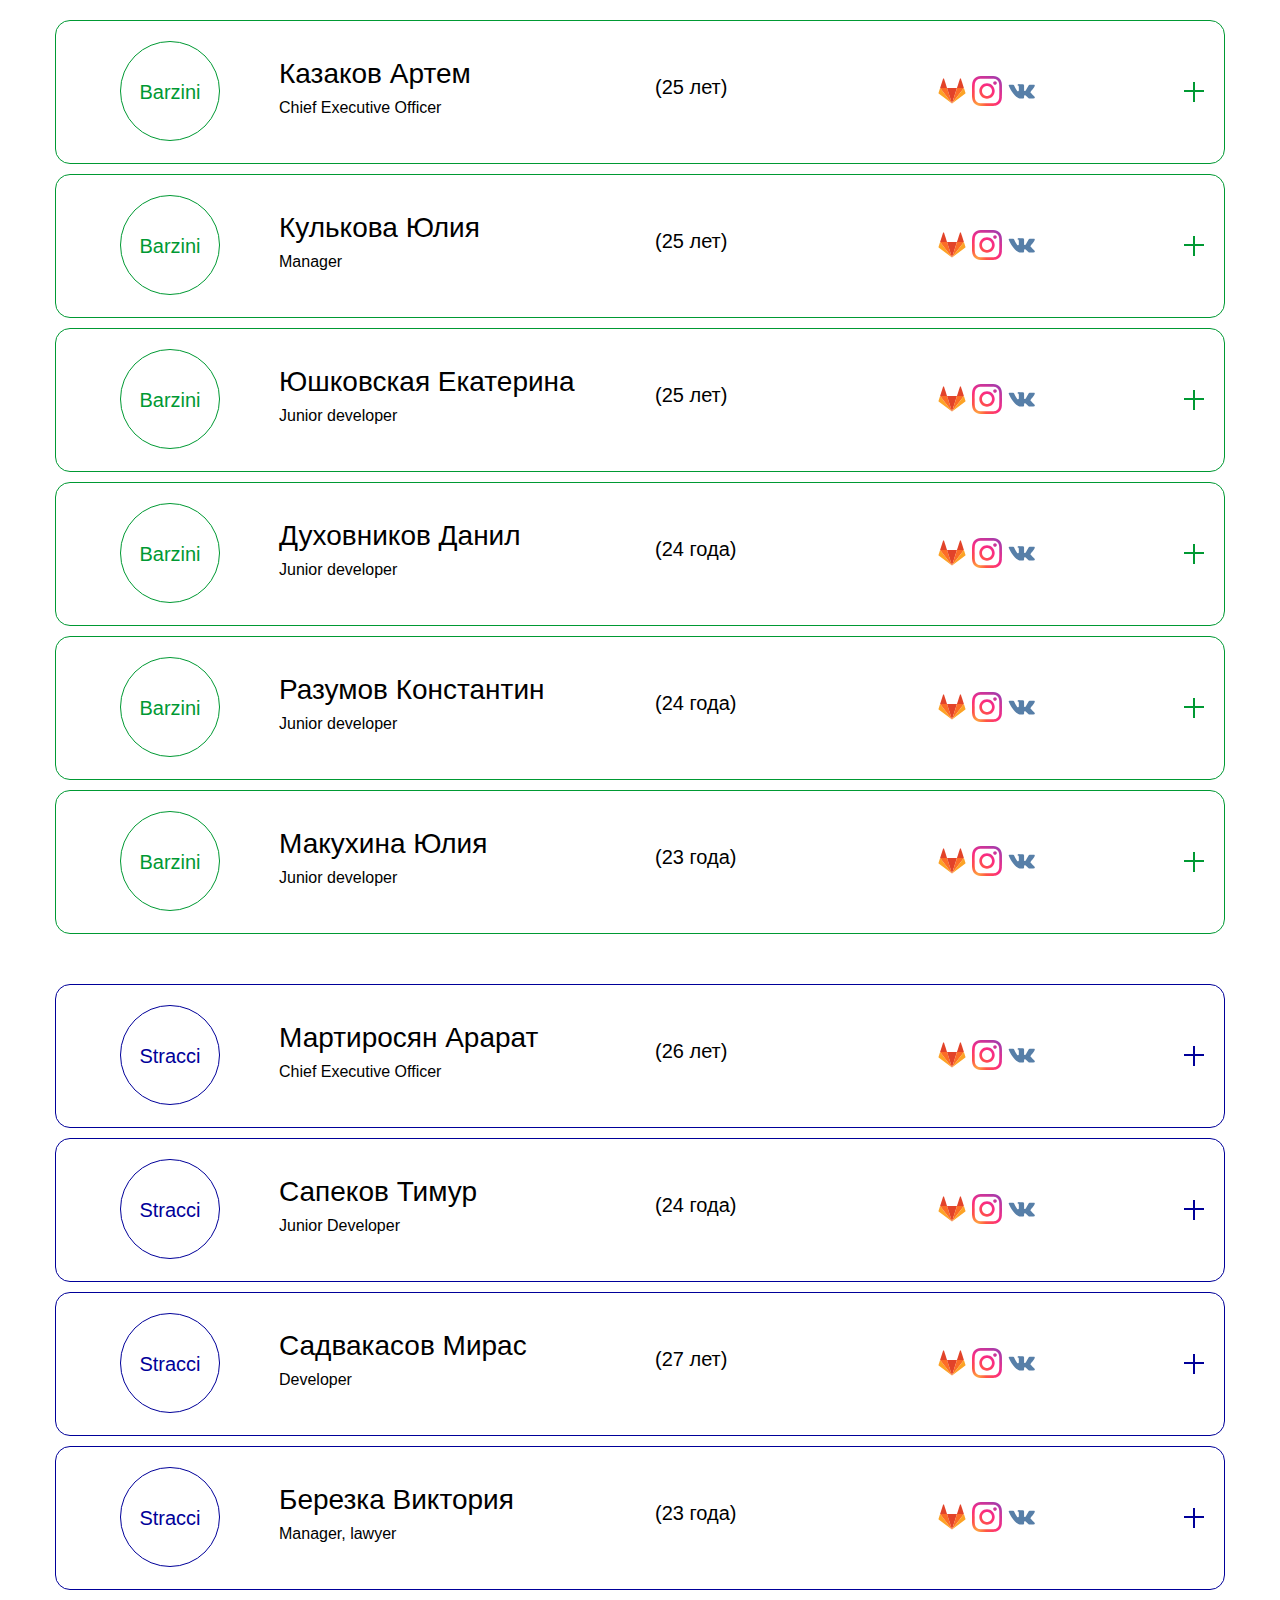
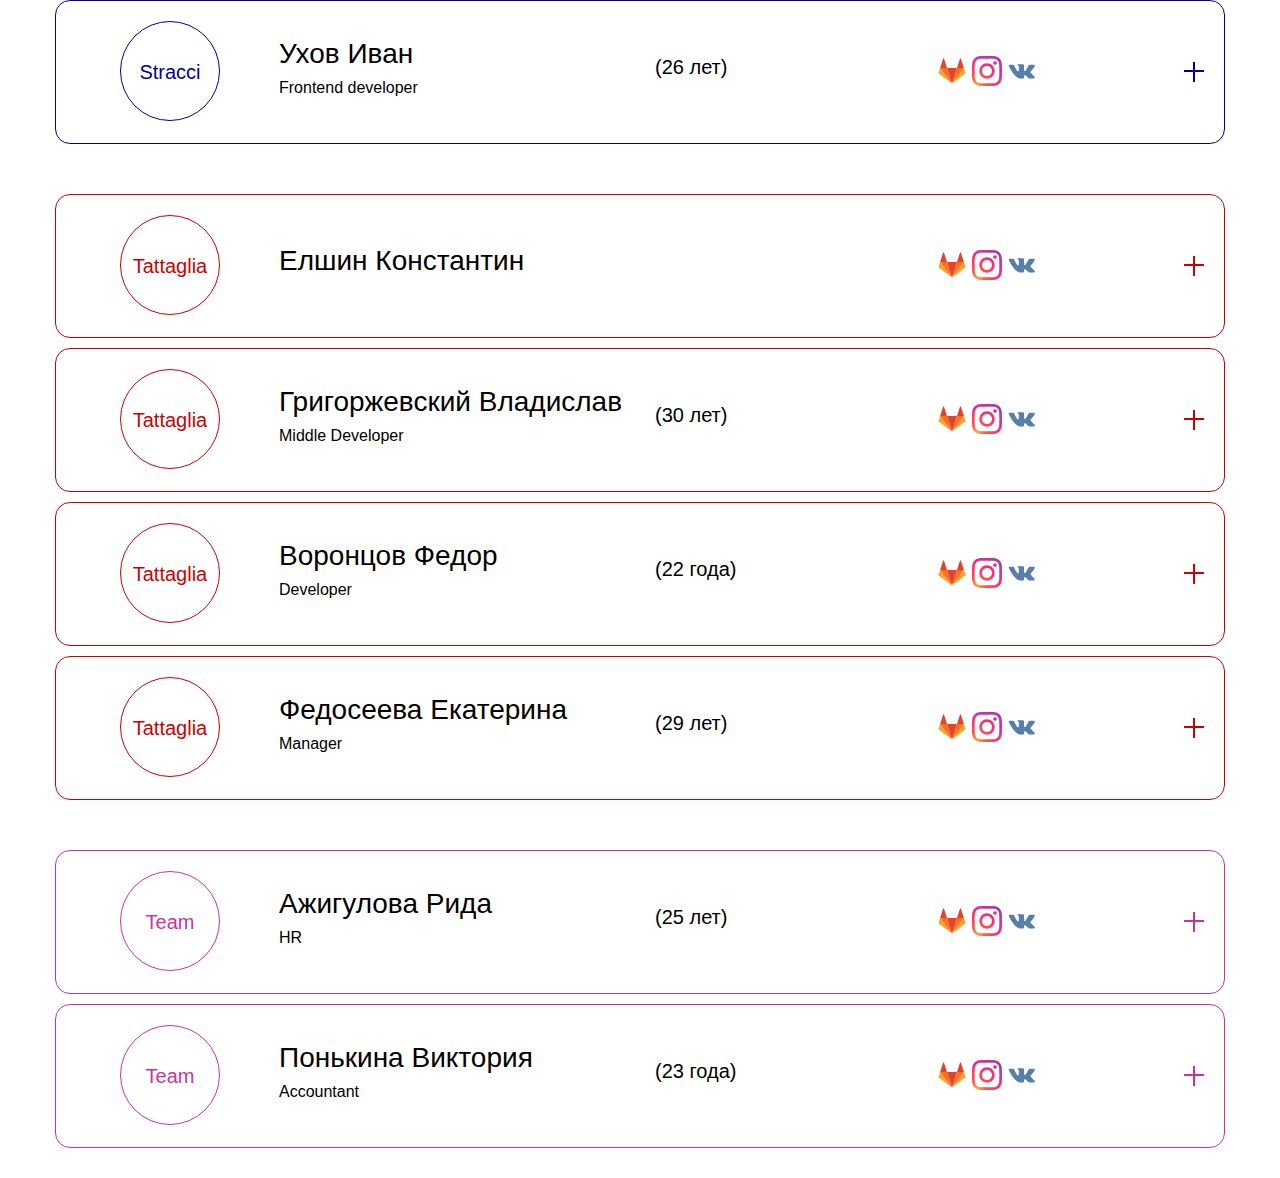
==== commit fa1d8fb1: "4 changes" ====
--- a/index.html
+++ b/index.html
@@ -14,7 +14,7 @@
     <div class="row">
       <div class="card barzini-color">
         <div class="card_header">
-          <div class="col-md-2">
+          <div class="col-md-2 d-flex flex-row justify-content-center">
             <div class="card__team_box">
               <p>Barzini</p>
             </div>
@@ -39,14 +39,14 @@
           </div>
         </div>
         <div class="card_body">
-          <div class="col-md-6">
-            <div class="card_body_complete">
-              <h6><strong>Завершенные проекты:</strong></h6>
-              <ul class="list">
-              </ul>
-            </div>
-          </div>
-          <div class="col-md-6">
+          <div class="col-md-6 col-12">
+            <div class="card_body_complete">
+              <h6><strong>Завершенные проекты:</strong></h6>
+              <ul class="list">
+              </ul>
+            </div>
+          </div>
+          <div class="col-md-6 col-12">
             <div class="card_body_unfinished">
               <h6><strong>Проекты в работе:</strong></h6>
               <ul class="list">
@@ -60,7 +60,7 @@
     <div class="row">
       <div class="card barzini-color">
         <div class="card_header">
-          <div class="col-md-2">
+          <div class="col-md-2 d-flex flex-row justify-content-center">
             <div class="card__team_box">
               <p>Barzini</p>
             </div>
@@ -108,7 +108,7 @@
     <div class="row">
       <div class="card barzini-color">
         <div class="card_header">
-          <div class="col-md-2">
+          <div class="col-md-2 d-flex flex-row justify-content-center">
             <div class="card__team_box">
               <p>Barzini</p>
             </div>
@@ -158,7 +158,7 @@
     <div class="row">
       <div class="card barzini-color">
         <div class="card_header">
-          <div class="col-md-2">
+          <div class="col-md-2 d-flex flex-row justify-content-center">
             <div class="card__team_box">
               <p>Barzini</p>
             </div>
@@ -206,7 +206,7 @@
     <div class="row">
       <div class="card barzini-color">
         <div class="card_header">
-          <div class="col-md-2">
+          <div class="col-md-2 d-flex flex-row justify-content-center">
             <div class="card__team_box">
               <p>Barzini</p>
             </div>
@@ -256,7 +256,7 @@
     <div class="row">
       <div class="card barzini-color">
         <div class="card_header">
-          <div class="col-md-2">
+          <div class="col-md-2 d-flex flex-row justify-content-center">
             <div class="card__team_box">
               <p>Barzini</p>
             </div>
@@ -303,7 +303,7 @@
     <div class="row">
       <div class="card stracci-color">
         <div class="card_header">
-          <div class="col-md-2">
+          <div class="col-md-2 d-flex flex-row justify-content-center">
             <div class="card__team_box">
               <p>Stracci</p>
             </div>
@@ -349,7 +349,7 @@
     <div class="row">
       <div class="card stracci-color">
         <div class="card_header">
-          <div class="col-md-2">
+          <div class="col-md-2 d-flex flex-row justify-content-center">
             <div class="card__team_box">
               <p>Stracci</p>
             </div>
@@ -400,7 +400,7 @@
     <div class="row">
       <div class="card stracci-color">
         <div class="card_header">
-          <div class="col-md-2">
+          <div class="col-md-2 d-flex flex-row justify-content-center">
             <div class="card__team_box">
               <p>Stracci</p>
             </div>
@@ -450,7 +450,7 @@
     <div class="row">
       <div class="card stracci-color">
         <div class="card_header">
-          <div class="col-md-2">
+          <div class="col-md-2 d-flex flex-row justify-content-center">
             <div class="card__team_box">
               <p>Stracci</p>
             </div>
@@ -502,7 +502,7 @@
     <div class="row">
       <div class="card stracci-color">
         <div class="card_header">
-          <div class="col-md-2">
+          <div class="col-md-2 d-flex flex-row justify-content-center">
             <div class="card__team_box">
               <p>Stracci</p>
             </div>
@@ -551,7 +551,7 @@
     <div class="row">
       <div class="card tattaglia-color">
         <div class="card_header">
-          <div class="col-md-2">
+          <div class="col-md-2 d-flex flex-row justify-content-center">
             <div class="card__team_box">
               <p>Tattaglia</p>
             </div>
@@ -597,7 +597,7 @@
     <div class="row">
       <div class="card tattaglia-color">
         <div class="card_header">
-          <div class="col-md-2">
+          <div class="col-md-2 d-flex flex-row justify-content-center">
             <div class="card__team_box">
               <p>Tattaglia</p>
             </div>
@@ -645,7 +645,7 @@
     <div class="row">
       <div class="card tattaglia-color">
         <div class="card_header">
-          <div class="col-md-2">
+          <div class="col-md-2 d-flex flex-row justify-content-center">
             <div class="card__team_box">
               <p>Tattaglia</p>
             </div>
@@ -693,7 +693,7 @@
     <div class="row">
       <div class="card tattaglia-color">
         <div class="card_header">
-          <div class="col-md-2">
+          <div class="col-md-2 d-flex flex-row justify-content-center">
             <div class="card__team_box">
               <p>Tattaglia</p>
             </div>
@@ -736,11 +736,13 @@
         </div>
       </div>
     </div>
-
+  </div>
+
+  <div class="container">
     <div class="row">
       <div class="card team-color">
         <div class="card_header">
-          <div class="col-md-2">
+          <div class="col-md-2 d-flex flex-row justify-content-center">
             <div class="card__team_box">
               <p>Team</p>
             </div>
@@ -786,7 +788,7 @@
     <div class="row">
       <div class="card team-color">
         <div class="card_header">
-          <div class="col-md-2">
+          <div class="col-md-2 d-flex flex-row justify-content-center">
             <div class="card__team_box">
               <p>Team</p>
             </div>
@@ -799,35 +801,36 @@
           </div>
           <div class="col-md-3">
             <div class="card__age-box">
-              <h5></h5>
-            </div>
-          </div>
-          <div class="col-md-3">
-            <div class="card__link_box">
-              <a href="GitLab.html>"><img src="img/GitLab.svg" alt="GitLab" class="card__link-logo" /></a>
-              <a href="Instagram.html"><img src="img/Instagram.svg" alt="Instagram" class="card__link-logo" /></a>
-              <a href="VK.html"><img src="img/VK.svg" alt="Vk" class="card__link-logo" /></a>
-            </div>
-          </div>
-        </div>
-        <div class="card_body">
-          <div class="col-md-6">
-            <div class="card_body_complete">
-              <h6><strong>Завершенные проекты:</strong></h6>
-              <ul class="list">
-              </ul>
-            </div>
-          </div>
-          <div class="col-md-6">
-            <div class="card_body_unfinished">
-              <h6><strong>Проекты в работе:</strong></h6>
-              <ul class="list">
-              </ul>
-            </div>
-          </div>
-        </div>
-      </div>
-    </div>
+              <h5>(23 года)</h5>
+            </div>
+          </div>
+          <div class="col-md-3">
+            <div class="card__link_box">
+              <a href="GitLab.html>"><img src="img/GitLab.svg" alt="GitLab" class="card__link-logo" /></a>
+              <a href="Instagram.html"><img src="img/Instagram.svg" alt="Instagram" class="card__link-logo" /></a>
+              <a href="VK.html"><img src="img/VK.svg" alt="Vk" class="card__link-logo" /></a>
+            </div>
+          </div>
+        </div>
+        <div class="card_body">
+          <div class="col-md-6">
+            <div class="card_body_complete">
+              <h6><strong>Завершенные проекты:</strong></h6>
+              <ul class="list">
+              </ul>
+            </div>
+          </div>
+          <div class="col-md-6">
+            <div class="card_body_unfinished">
+              <h6><strong>Проекты в работе:</strong></h6>
+              <ul class="list">
+              </ul>
+            </div>
+          </div>
+        </div>
+      </div>
+    </div>
+  </div>
   </div>
 
   <script src="../js/jquery-3.5.1.min.js"></script>
--- a/css/style.css
+++ b/css/style.css
@@ -67,7 +67,7 @@
 }
 .container .card .card_header {
   display: inline-flex;
-  height: 180px;
+  height: auto;
   background: #fff;
   padding: 15px;
   position: relative;
@@ -136,7 +136,7 @@
   height: auto;
 }
 img {
-  width: 15%;
+  width: 12%;
 }
 .card_body_complete h5{
   display: block;
@@ -162,10 +162,11 @@
   text-align: center;
   border: 1px solid;
   border-radius: 50px;
+  line-height: 100px;
 }
 .card__age-box {
   color: black;
-  text-align: left;
+  
 }
 .card__age-box h3 {
   text-align: left;
@@ -242,5 +243,15 @@
 .card_body_complete h6 {
   color: black;
 }
+@media screen and (max-width: 575px) {
+  .container .card .card_header {
+    display: block;
+    height: auto;
+    text-align: center;
+    line-height: 100px;
+  }
+  .container .card .card_body {
+    flex-direction: column;
+  }
+}
 
-  
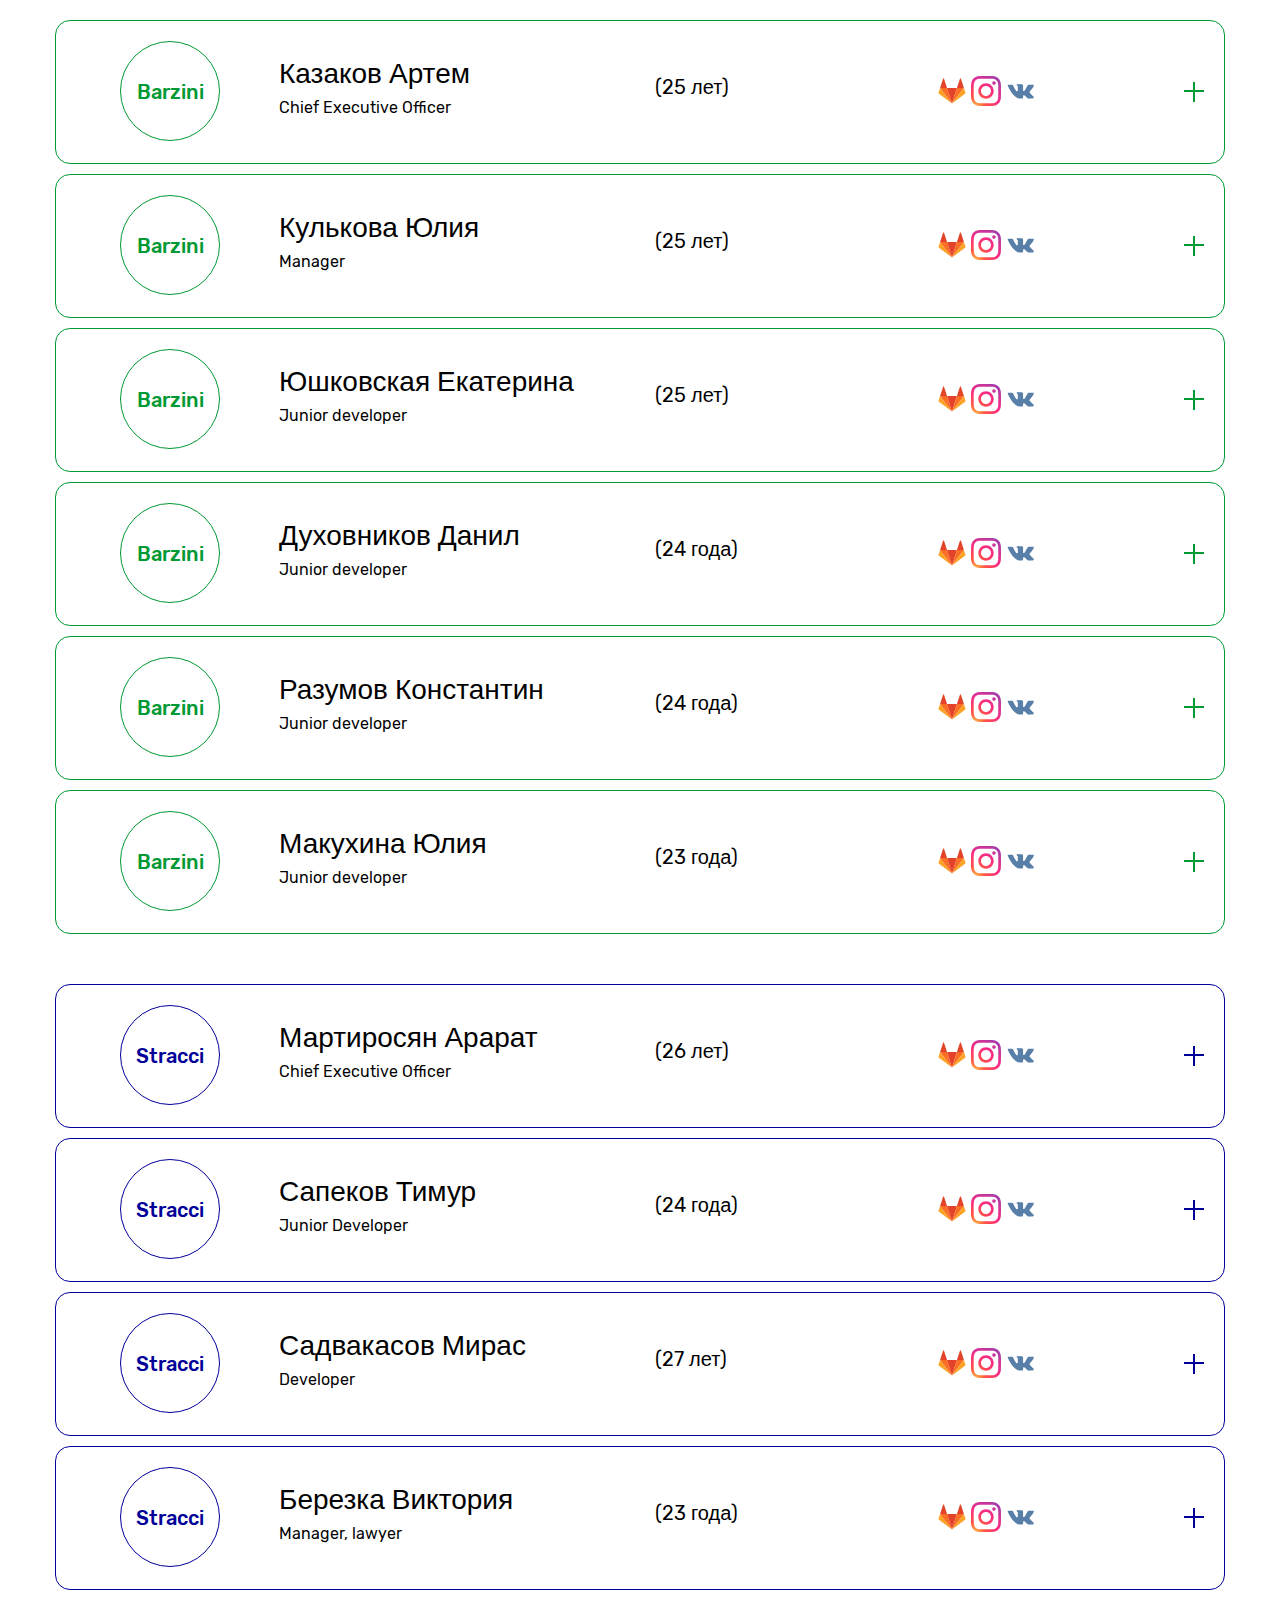
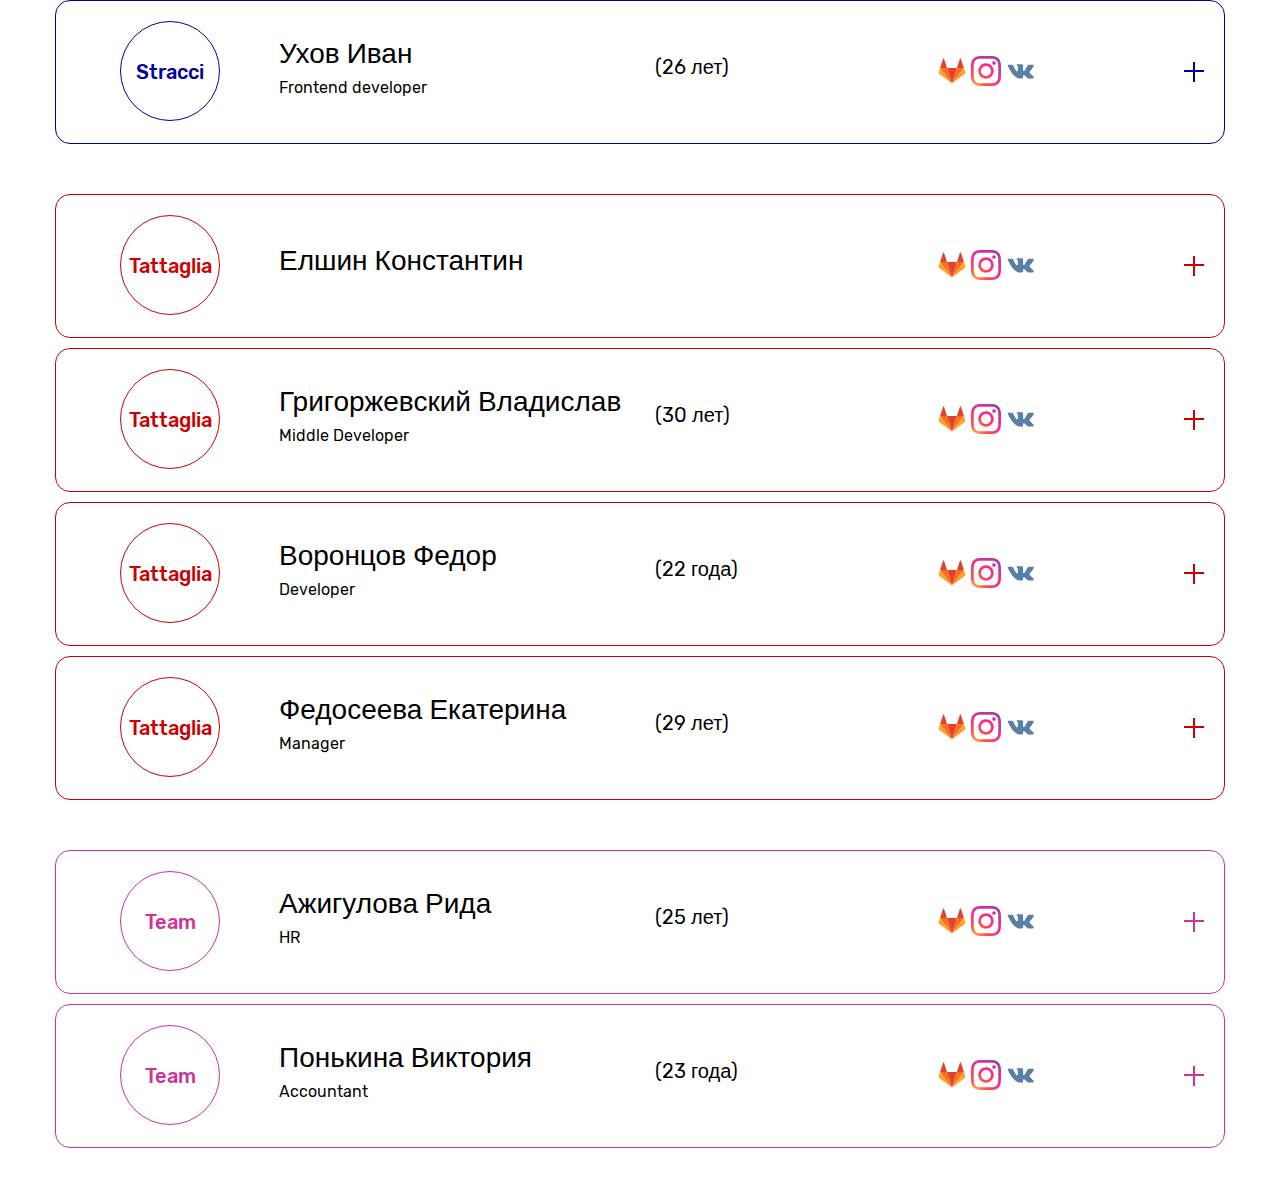
==== commit 962d8d2b: "5changes" ====
--- a/index.html
+++ b/index.html
@@ -14,6 +14,7 @@
     <div class="row">
       <div class="card barzini-color">
         <div class="card_header">
+          <div class="wraption"></div>
           <div class="col-md-2 d-flex flex-row justify-content-center">
             <div class="card__team_box">
               <p>Barzini</p>
@@ -835,11 +836,18 @@
 
   <script src="../js/jquery-3.5.1.min.js"></script>
   <script>
-    $(".card_header").click(function () {
-      if ($(this).hasClass('active')) {
-        $(this).removeClass('active');
+    $(".wraption").click(function () {
+
+      let context = $(this).attr('class');
+      let cardHeader = $(this).closest('div').attr('class');
+      $(this).parents('.card-header').addClass('active');
+      console.log(context);
+      console.log(cardHeader);
+
+      if ($(cardHeader).hasClass('active')) {
+        $(cardHeader).removeClass('active');
       } else {
-        $(this).addClass("active");
+        $(cardHeader).addClass("active");
       }
     });
   </script>
--- a/css/style.css
+++ b/css/style.css
@@ -1,17 +1,17 @@
 @font-face {
   font-family: "Rubik";
   font-weight: 300;
-  src: url("fonts/rubik-v9-latin-300.woff") format("woff");
+  src: url("../fonts/rubik-v9-latin-300.woff") format("woff");
 }
 @font-face {
   font-family: "Rubik";
   font-weight: 400;
-  src: url("fonts/rubik-v9-latin-500.woff") format("woff");
+  src: url("../fonts/rubik-v9-latin-500.woff") format("woff");
 }
 @font-face {
   font-family: "Rubik";
   font-weight: 500;
-  src: url("fonts/rubik-v9-latin-regular.woff") format("woff");
+  src: url("../fonts/rubik-v9-latin-regular.woff") format("woff");
 }
 *{
   box-sizing: border-box;
@@ -34,7 +34,6 @@
   border-radius: 15px;
   margin-bottom: 10px;
   align-items: center;
-  cursor: pointer;
   border: 1px solid;
 }
 .barzini-color {
@@ -71,7 +70,6 @@
   background: #fff;
   padding: 15px;
   position: relative;
-  cursor: pointer;
   align-items: center;
 }
 .container .card:first-child .card_header {
@@ -106,6 +104,17 @@
   transform: rotate(-90deg);
   transition: all 0.5s ease;
 }
+
+.container .card .card_header .wraption {
+  position: absolute;
+  width: 20px;
+  height: 20px;
+  top: 43%;
+  right: 15px;
+  cursor: pointer;
+  z-index: 10;
+}
+
 .container .card .card_body {
   display: flex;
   width: 100%;
